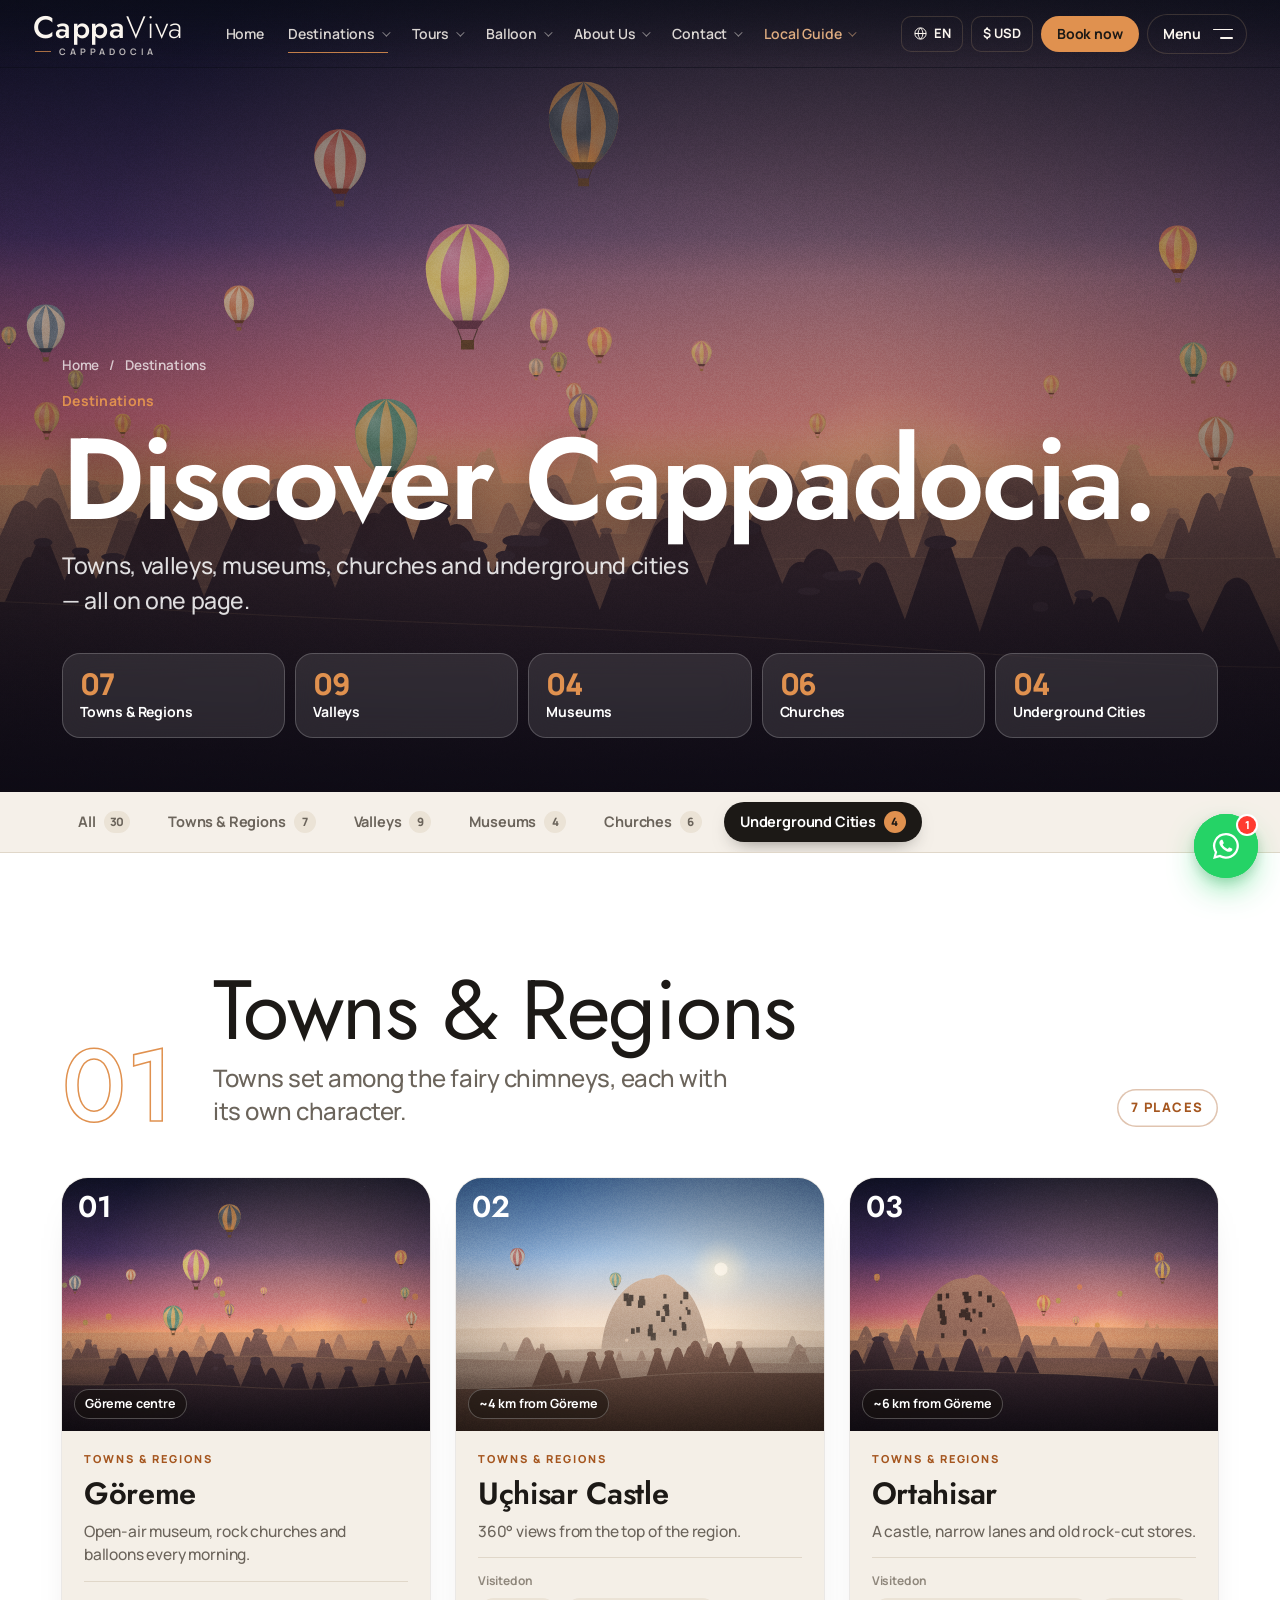
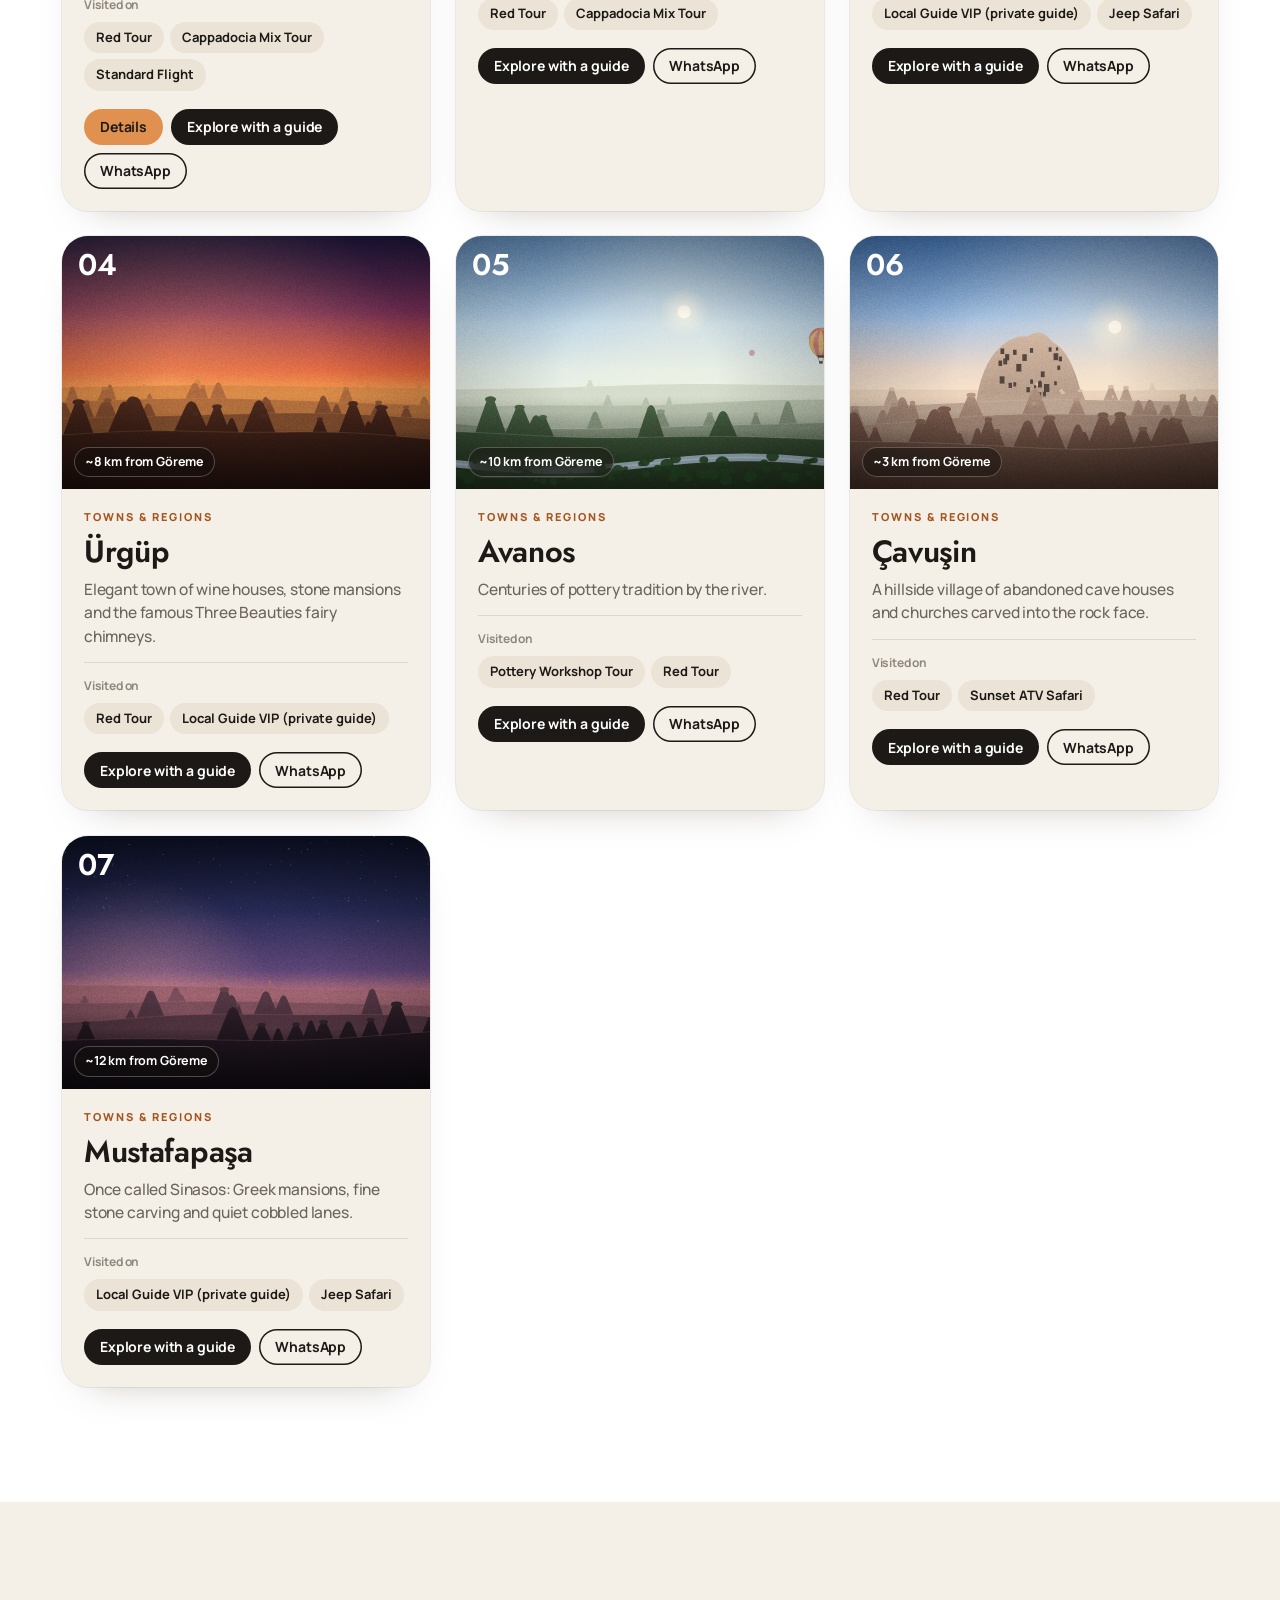
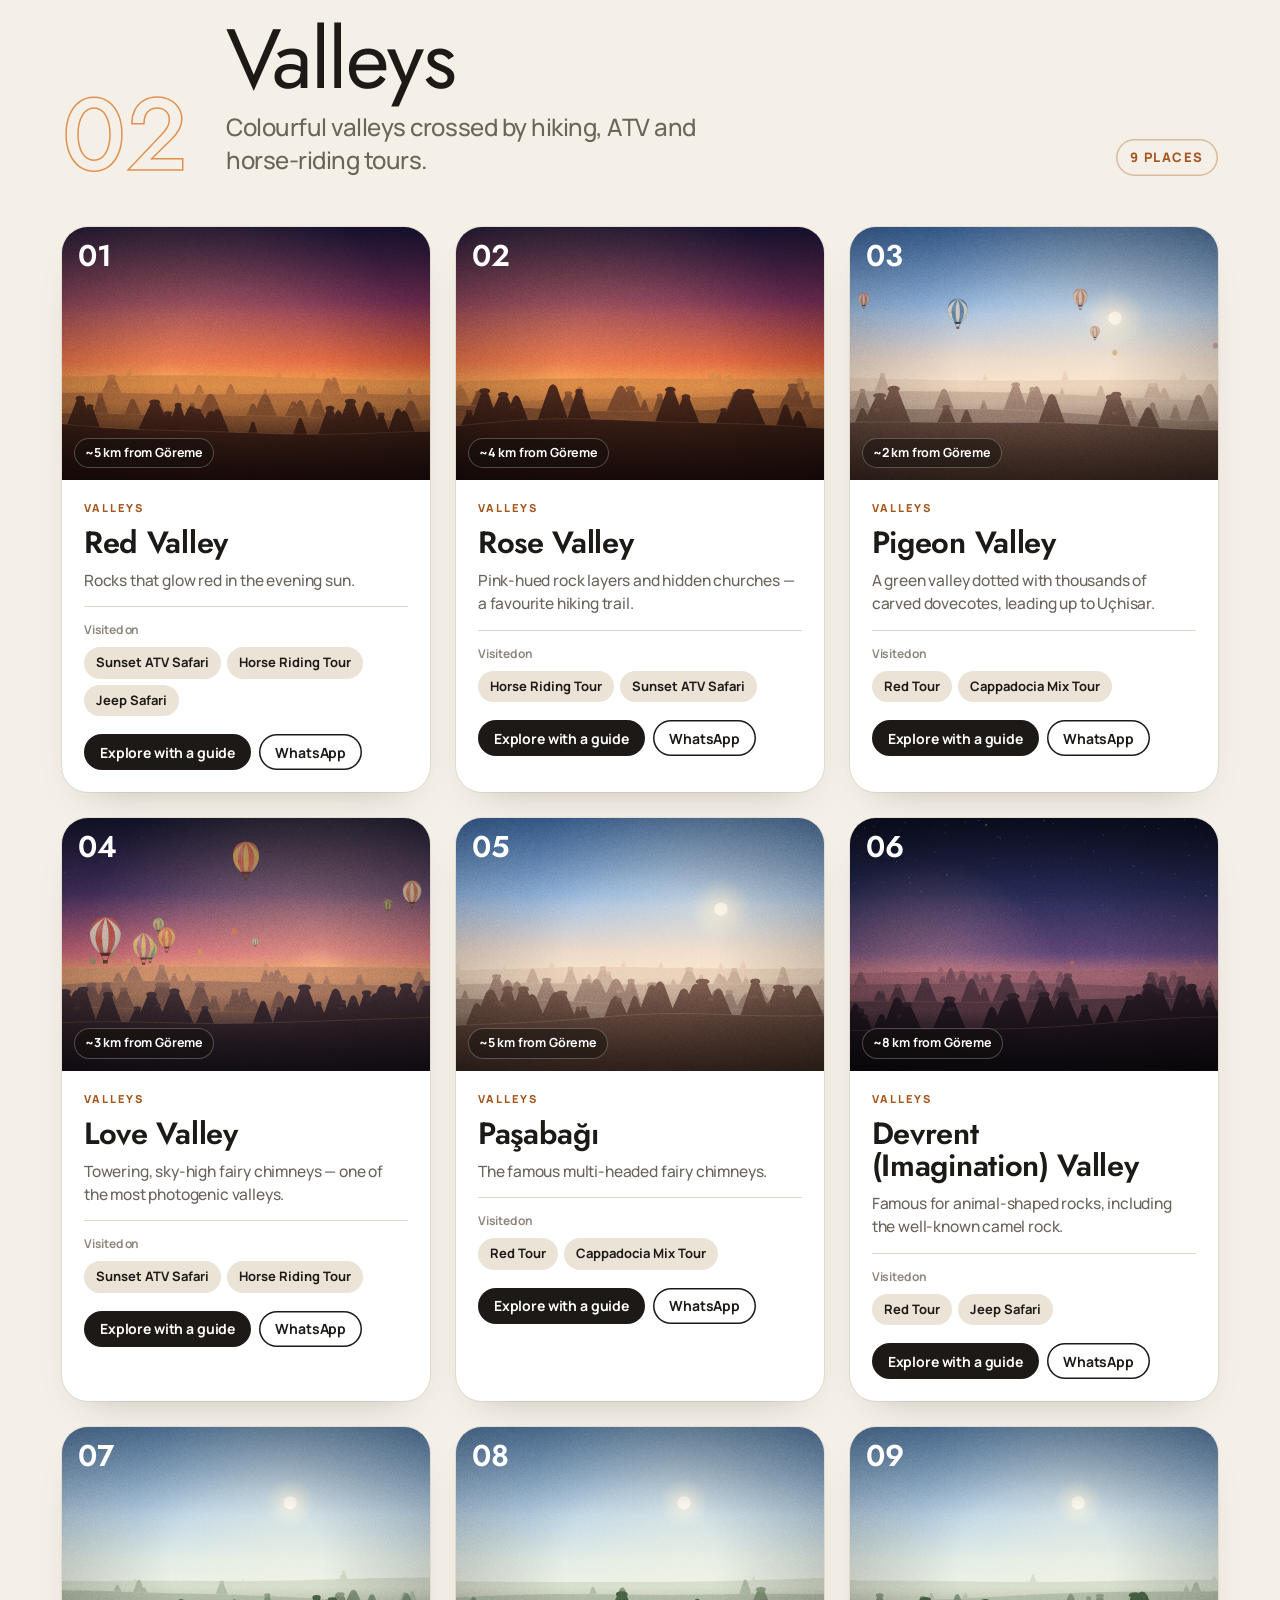
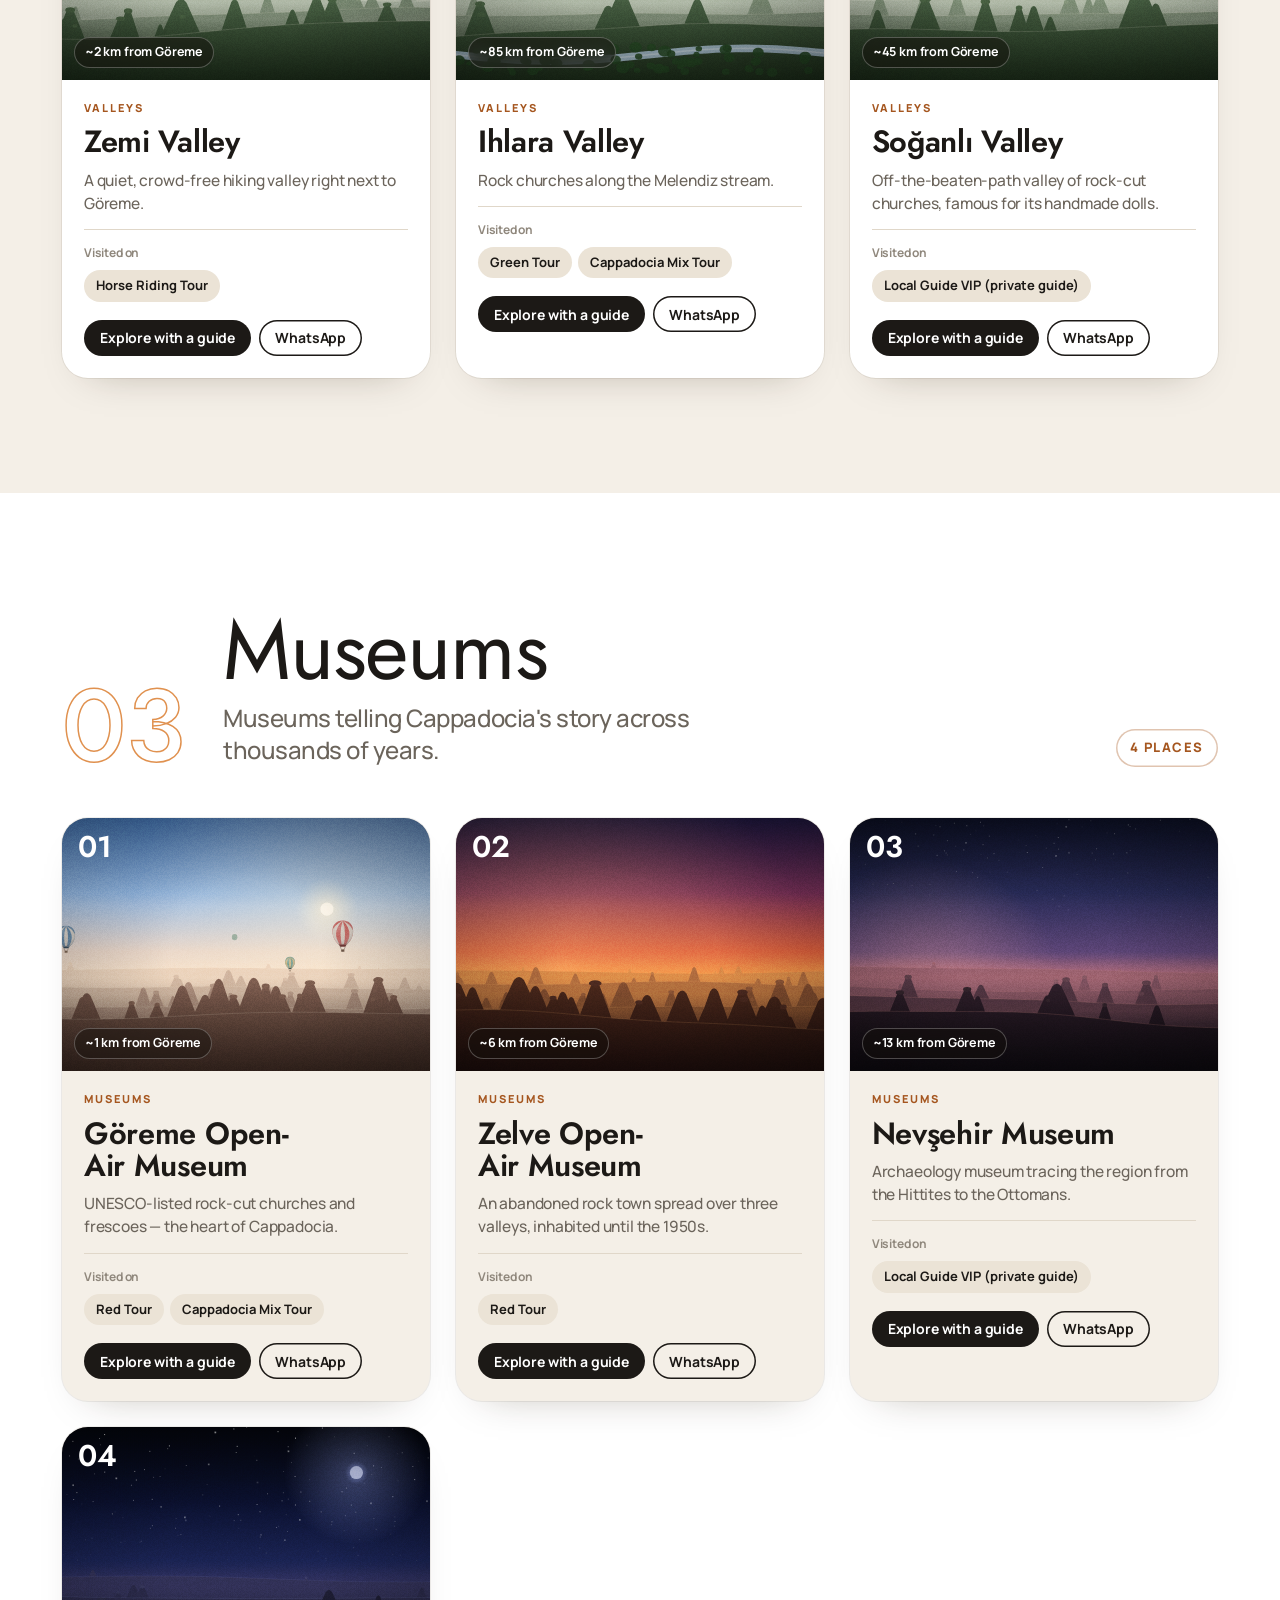
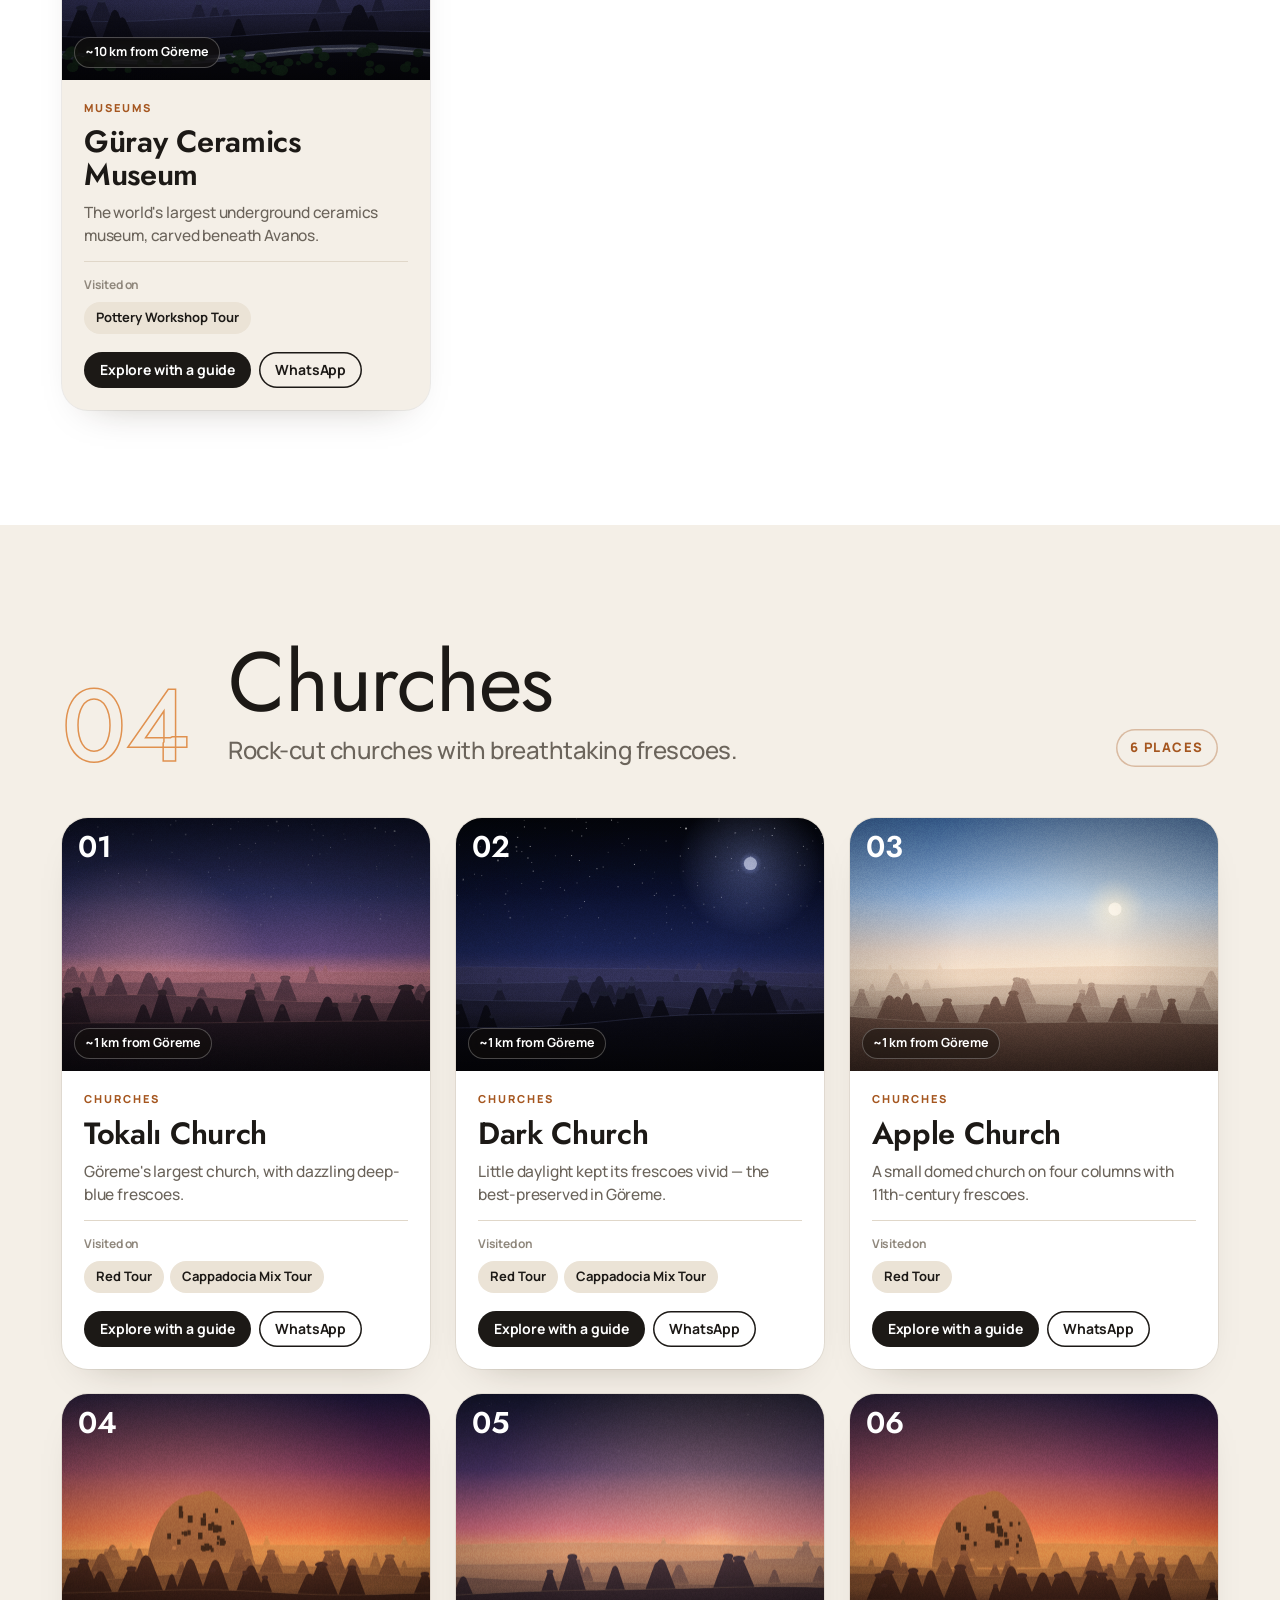
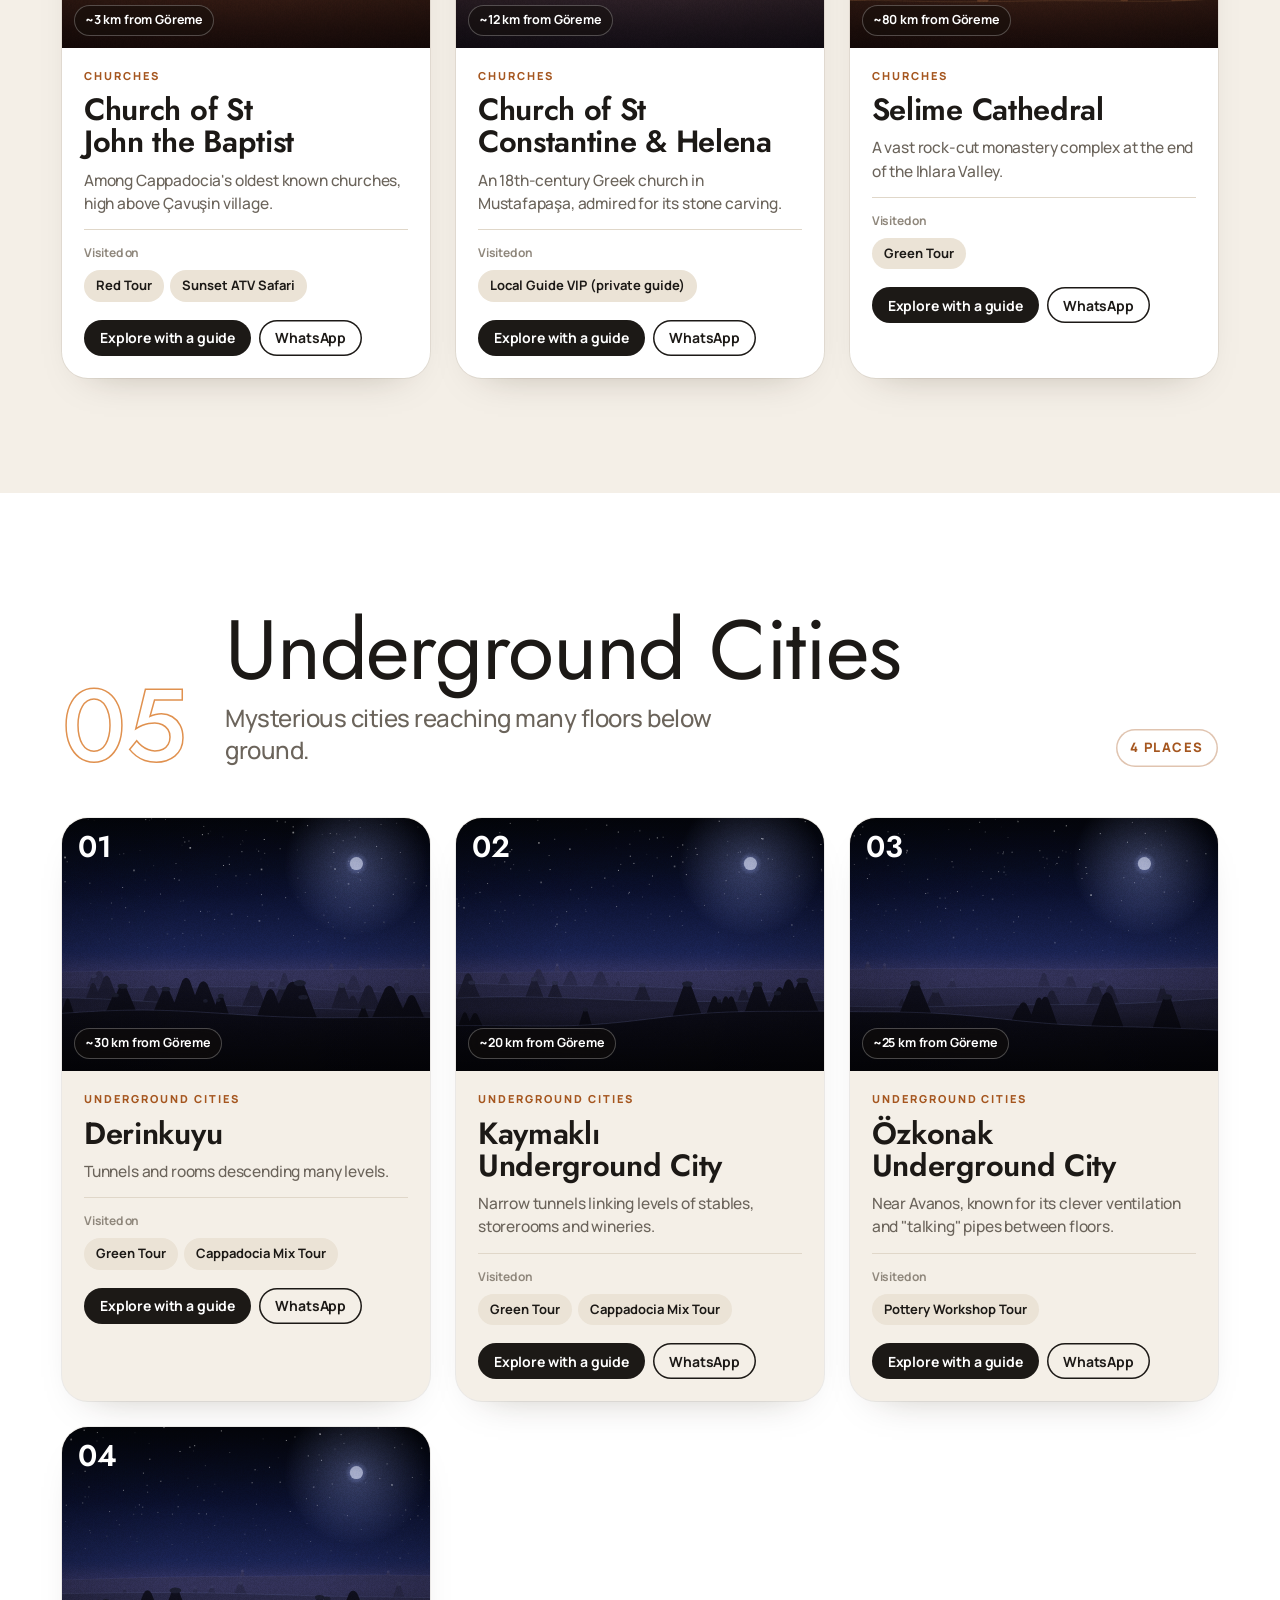
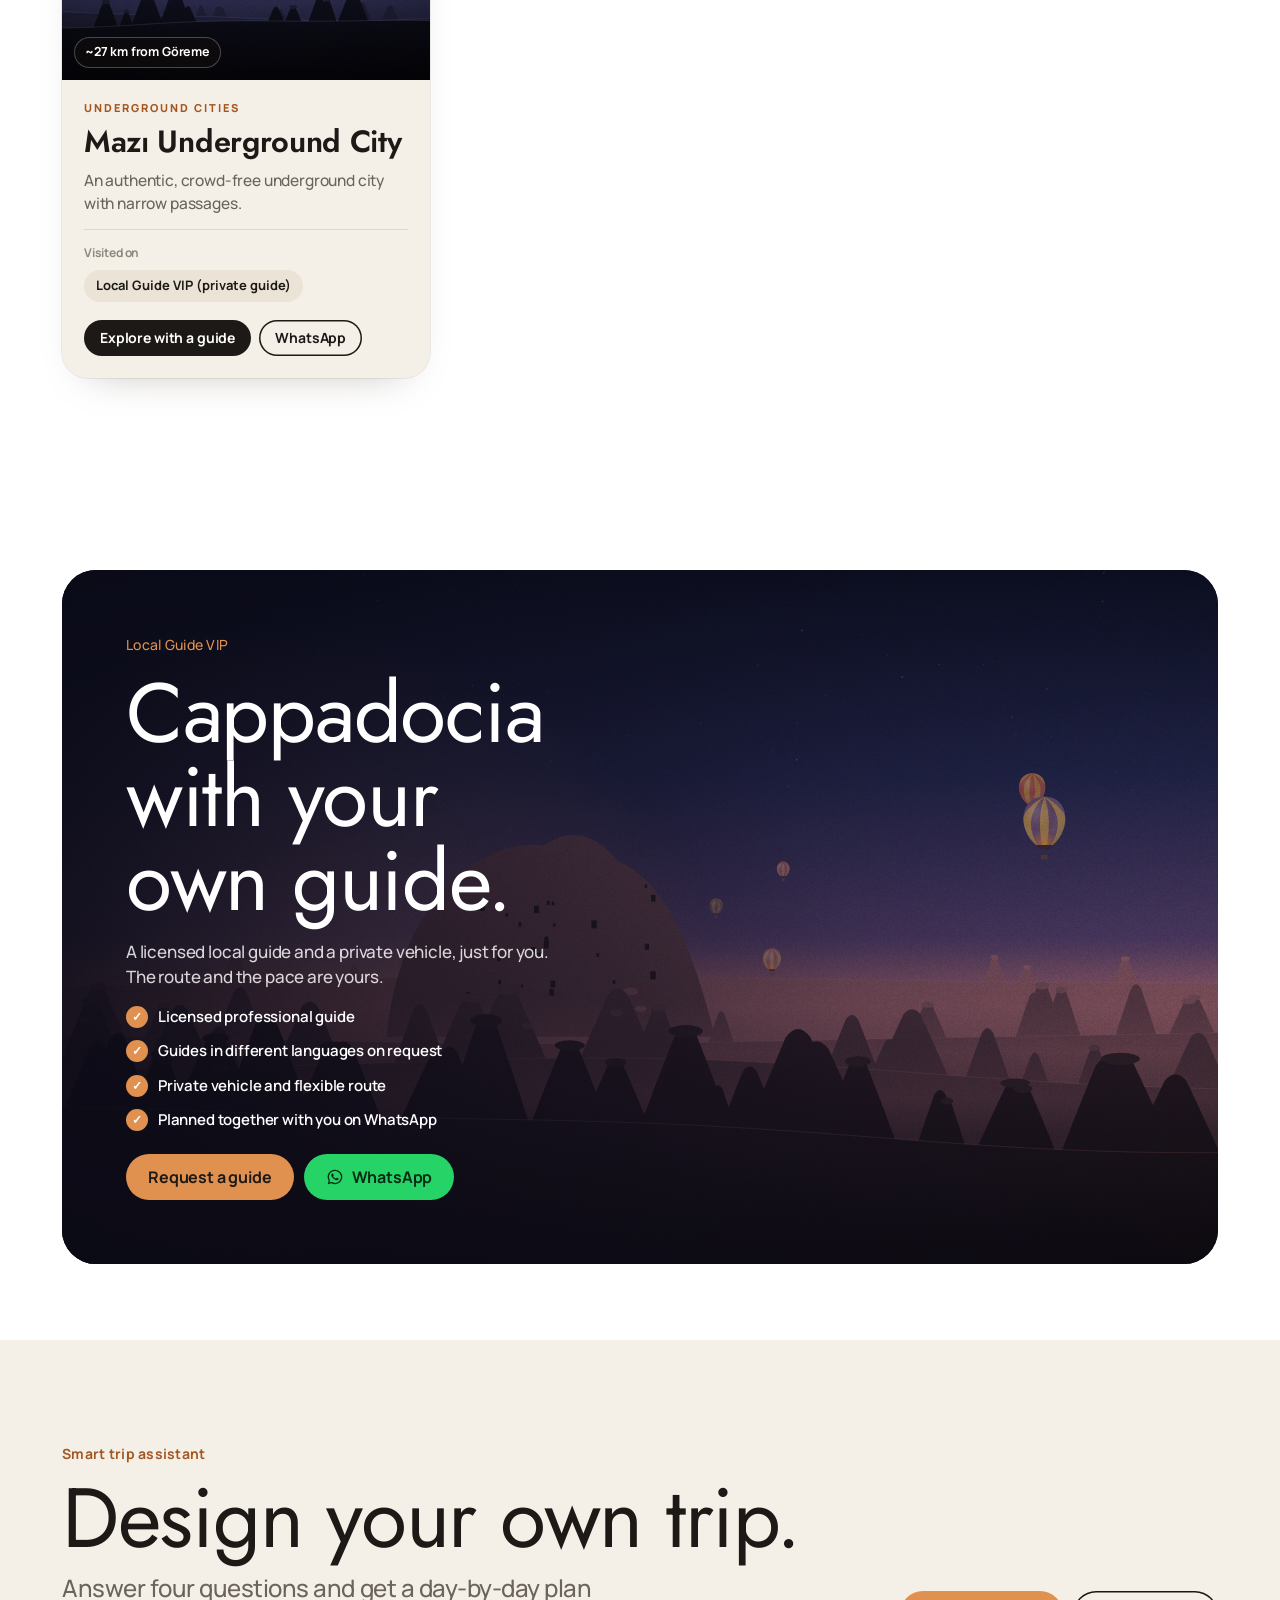
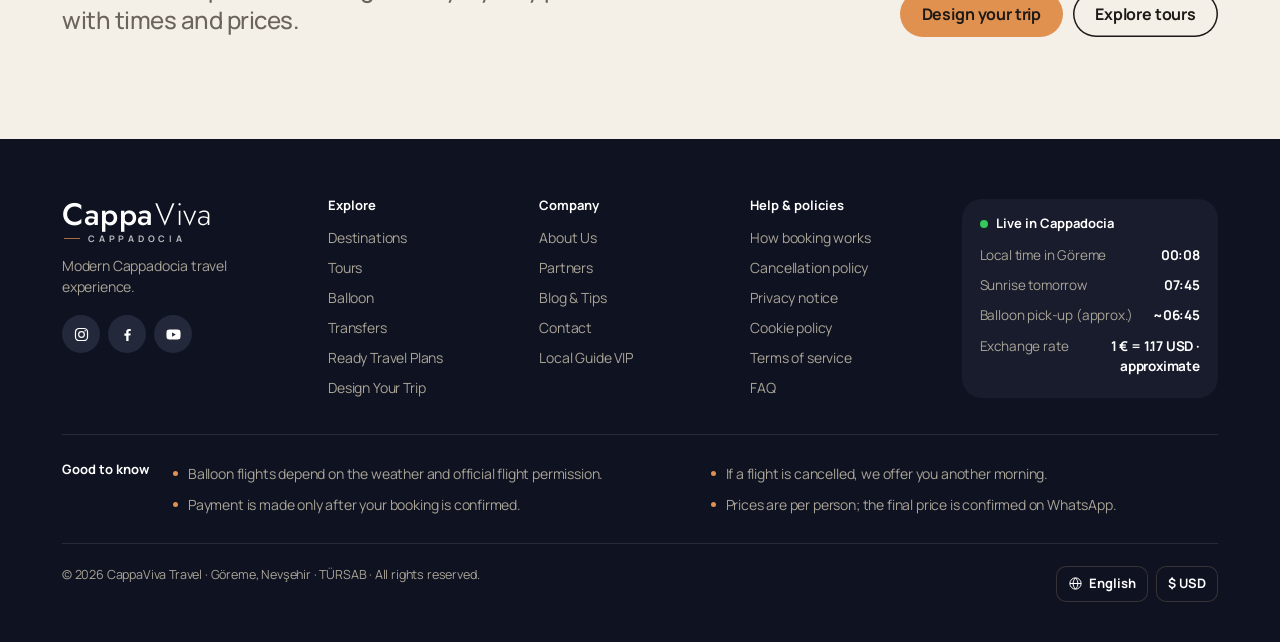
==== destinasyon.html @ 3844f974 "Terminal kurulumu" ====
<!doctype html>
<html lang="en" dir="ltr">
<head>
<meta charset="utf-8">
<meta name="viewport" content="width=device-width,initial-scale=1,viewport-fit=cover">
<title>CappaViva</title>
<meta name="description" content="Cappadocia destinations: towns, valleys, museums, churches and underground cities — Göreme, Uçhisar, Ürgüp, Red Valley, Derinkuyu and more.">
<link rel="preconnect" href="https://fonts.googleapis.com">
<link rel="preconnect" href="https://fonts.gstatic.com" crossorigin>
<link rel="stylesheet" href="https://fonts.googleapis.com/css2?family=Manrope:wght@400;500;600;700;800&family=Jost:ital,wght@0,300;0,400;0,500;0,600;1,300;1,400&family=Noto+Sans+Arabic:wght@400;600;700;800&display=swap">
<link rel="stylesheet" href="assets/css/style.css">
</head>
<body>
<svg width="0" height="0" style="position:absolute" aria-hidden="true">
  <defs>
    <symbol id="i-star" viewBox="0 0 24 24"><path fill="currentColor" d="M12 2.8l2.8 6 6.5.7-4.9 4.4 1.4 6.4L12 17l-5.8 3.3 1.4-6.4L2.7 9.5l6.5-.7z"/></symbol>
    <symbol id="i-wa" viewBox="0 0 24 24"><path fill="currentColor" d="M12 2.2a9.7 9.7 0 0 0-8.4 14.6L2.3 21.7l5-1.3A9.7 9.7 0 1 0 12 2.2zm0 17.7a8 8 0 0 1-4.1-1.1l-.3-.2-3 .8.8-2.9-.2-.3A8 8 0 1 1 12 19.9zm4.4-6c-.2-.1-1.4-.7-1.7-.8s-.4-.1-.5.1-.6.8-.8.9-.3.2-.5 0a6.6 6.6 0 0 1-3.3-2.9c-.2-.4.2-.4.7-1.3.1-.2 0-.3 0-.4l-.8-1.8c-.2-.5-.4-.4-.5-.4h-.5a.9.9 0 0 0-.6.3 2.7 2.7 0 0 0-.9 2 4.7 4.7 0 0 0 1 2.5 10.7 10.7 0 0 0 4.1 3.6c1.5.7 2.1.7 2.9.6a2.4 2.4 0 0 0 1.6-1.1 2 2 0 0 0 .1-1.1c0-.1-.2-.2-.4-.3z"/></symbol>
    <symbol id="i-globe" viewBox="0 0 24 24"><g fill="none" stroke="currentColor" stroke-width="1.6"><circle cx="12" cy="12" r="9"/><path d="M3 12h18M12 3c2.6 2.6 3.8 5.6 3.8 9s-1.2 6.4-3.8 9c-2.6-2.6-3.8-5.6-3.8-9S9.4 5.6 12 3z"/></g></symbol>
    <symbol id="i-plane" viewBox="0 0 24 24"><path fill="none" stroke="currentColor" stroke-width="1.6" stroke-linejoin="round" d="M10.5 13.5 3 11l1.5-1.5 7 1L16 6c1-1 2.6-1.4 3.2-.8s.2 2.2-.8 3.2l-4.5 4.5 1 7L13.4 21.4l-2.5-7.5-3.4 3.4.3 2.2-1.3 1.3-1.4-3-3-1.4 1.3-1.3 2.2.3z"/></symbol>
    <symbol id="i-balloon" viewBox="0 0 24 24"><path fill="none" stroke="currentColor" stroke-width="1.6" stroke-linejoin="round" d="M12 2.5c-4 0-6.5 3-6.5 6.3 0 3 2.3 5.4 4.4 6.7h4.2c2.1-1.3 4.4-3.7 4.4-6.7 0-3.3-2.5-6.3-6.5-6.3zM12 2.5c-1.6 0-2.7 3-2.7 6.3 0 3 .9 5.4 1.7 6.7M12 2.5c1.6 0 2.7 3 2.7 6.3 0 3-.9 5.4-1.7 6.7M10 15.5l.4 3m3.6-3-.4 3"/><rect x="9.8" y="18.5" width="4.4" height="3" rx=".8" fill="none" stroke="currentColor" stroke-width="1.6"/></symbol>
    <symbol id="i-shield" viewBox="0 0 24 24"><path fill="none" stroke="currentColor" stroke-width="1.6" stroke-linejoin="round" d="M12 3 4.5 6v5.5c0 4.6 3.2 8 7.5 9.5 4.3-1.5 7.5-4.9 7.5-9.5V6zM8.5 12l2.5 2.5 4.5-5"/></symbol>
    <symbol id="i-arrow" viewBox="0 0 16 16"><path fill="none" stroke="currentColor" stroke-width="2" stroke-linecap="round" stroke-linejoin="round" d="M6 3l5 5-5 5"/></symbol>
    <symbol id="i-x" viewBox="0 0 16 16"><path fill="none" stroke="currentColor" stroke-width="2" stroke-linecap="round" d="M3 3l10 10M13 3 3 13"/></symbol>
    <symbol id="i-copy" viewBox="0 0 16 16"><rect x="5" y="5" width="8.5" height="8.5" rx="1.5" fill="none" stroke="currentColor" stroke-width="1.5"/><path fill="none" stroke="currentColor" stroke-width="1.5" d="M3 10.5V3.8A1.3 1.3 0 0 1 4.3 2.5H11"/></symbol>
    <symbol id="i-ig" viewBox="0 0 24 24"><rect x="3.5" y="3.5" width="17" height="17" rx="5" fill="none" stroke="currentColor" stroke-width="1.7"/><circle cx="12" cy="12" r="4" fill="none" stroke="currentColor" stroke-width="1.7"/><circle cx="17.2" cy="6.8" r="1.1" fill="currentColor"/></symbol>
    <symbol id="i-fb" viewBox="0 0 24 24"><path fill="currentColor" d="M13.5 21v-7.5h2.6l.4-3h-3V8.6c0-.9.3-1.5 1.5-1.5h1.6V4.4a21 21 0 0 0-2.4-.1c-2.4 0-4 1.4-4 4.1v2.2H7.6v3h2.6V21z"/></symbol>
    <symbol id="i-yt" viewBox="0 0 24 24"><path fill="currentColor" d="M21.6 7.2a2.5 2.5 0 0 0-1.8-1.8C18.2 5 12 5 12 5s-6.2 0-7.8.4A2.5 2.5 0 0 0 2.4 7.2 26 26 0 0 0 2 12a26 26 0 0 0 .4 4.8 2.5 2.5 0 0 0 1.8 1.8C5.8 19 12 19 12 19s6.2 0 7.8-.4a2.5 2.5 0 0 0 1.8-1.8A26 26 0 0 0 22 12a26 26 0 0 0-.4-4.8zM10 15V9l5.2 3z"/></symbol>
  </defs>
</svg>

<div id="page">
<header class="nav on-hero" id="nav">
  <div class="nav-in">
    <a class="wm" href="index.html" aria-label="CappaViva"><span class="wm-name">Cappa<i>Viva</i></span><span class="wm-sub">Cappadocia</span></a>
    <ul class="nav-links" id="navLinks">
      <li><a href="index.html" data-i18n="nav.home">Home</a></li>
      <li data-mega="dest"><a href="destinasyonlar.html" class="active" aria-current="page"><span data-i18n="nav.dest">Destinations</span><i class="car"></i></a></li>
      <li data-mega="tours"><a href="index.html#turlar"><span data-i18n="nav.tours">Tours</span><i class="car"></i></a></li>
      <li data-mega="balloon"><a href="index.html#balon"><span data-i18n="nav.balloon">Balloon</span><i class="car"></i></a></li>
      <li data-mega="about"><a href="index.html#hakkimizda"><span data-i18n="nav.about">About Us</span><i class="car"></i></a></li>
      <li data-mega="contact"><a href="index.html#iletisim"><span data-i18n="nav.contact">Contact</span><i class="car"></i></a></li>
      <li data-mega="guide"><a href="index.html#rezervasyon" class="guide" data-book="vip"><span data-i18n="nav.guide">Local Guide</span><i class="car"></i></a></li>
    </ul>
    <div class="nav-tools">
      <div class="pop-wrap" id="langWrap">
        <button class="chip-btn" id="langBtn" aria-haspopup="menu" aria-expanded="false" data-i18n-aria="nav.lang"><svg><use href="#i-globe"/></svg><span id="langCode">EN</span></button>
        <div class="pop" role="menu"><h5 data-i18n="nav.lang">Language</h5><div class="lang-grid" id="langGrid"></div></div>
      </div>
      <div class="pop-wrap cur-btn" id="curWrap">
        <button class="chip-btn" id="curBtn" aria-haspopup="menu" aria-expanded="false" data-i18n-aria="nav.cur"><span id="curCode">€ EUR</span></button>
        <div class="pop" role="menu"><h5 data-i18n="nav.cur">Currency</h5><div class="cur-list" id="curList"></div><p class="note" id="curNote"></p></div>
      </div>
      <a class="btn btn-primary btn-sm" href="index.html#rezervasyon" data-book="" data-i18n="nav.book">Book now</a>
      <button class="menu-btn" id="menuBtn" aria-expanded="false" aria-controls="drawer"><span data-i18n="nav.menu">Menu</span><span class="lines"><i></i><i></i></span></button>
    </div>
  </div>
  <i class="progress" id="progress"></i>
  <div class="mega" id="mega"><div class="mega-in" id="megaIn"></div></div>
</header>
<div class="mega-scrim" id="megaScrim"></div>

<!-- GÖREME (ve diğer yerlerin) DETAY SAYFASI — içerik place-details.js'ten otomatik gelir -->
<main id="placePage" class="dpage"></main>

<footer>
  <div class="c">
    <div class="ft-top">
      <div class="ft-brand">
        <span class="wm"><span class="wm-name">Cappa<i>Viva</i></span><span class="wm-sub">Cappadocia</span></span>
        <p data-i18n="ft.tagline">Modern Cappadocia travel experience.</p>
        <div class="ft-social"><a href="#" aria-label="Instagram"><svg><use href="#i-ig"/></svg></a><a href="#" aria-label="Facebook"><svg><use href="#i-fb"/></svg></a><a href="#" aria-label="YouTube"><svg><use href="#i-yt"/></svg></a></div>
      </div>
      <div><h4 data-i18n="ft.explore"></h4><ul><li><a href="destinasyonlar.html" data-i18n="nav.dest"></a></li><li><a href="index.html#turlar" data-i18n="nav.tours"></a></li><li><a href="index.html#balon" data-i18n="nav.balloon"></a></li><li><a href="index.html#transfer" data-i18n="dr.transfer"></a></li><li><a href="index.html#planlar" data-i18n="dr.plans"></a></li><li><a href="index.html#planla" data-i18n="dr.planner"></a></li></ul></div>
      <div><h4 data-i18n="ft.company"></h4><ul><li><a href="index.html#hakkimizda" data-i18n="nav.about"></a></li><li><a href="index.html#ortaklar" data-i18n="pt.eyebrow"></a></li><li><a href="index.html#blog" data-i18n="dr.blog"></a></li><li><a href="index.html#iletisim" data-i18n="nav.contact"></a></li><li><a href="index.html#rezervasyon" data-book="vip" data-i18n="dr.vip"></a></li></ul></div>
      <div><h4 data-i18n="ft.help"></h4><ul><li><a href="index.html#sss" data-i18n="ft.guide"></a></li><li><a href="#" data-i18n="ft.cancel"></a></li><li><a href="#" data-i18n="ft.privacy"></a></li><li><a href="#" data-i18n="ft.cookies"></a></li><li><a href="#" data-i18n="ft.terms"></a></li><li><a href="index.html#sss" data-i18n="dr.faq"></a></li></ul></div>
      <div class="live">
        <h4><i></i><span data-i18n="ft.live"></span></h4>
        <div class="live-row"><span data-i18n="ft.time"></span><b data-live="time">—</b></div>
        <div class="live-row"><span data-i18n="ft.sunrise"></span><b data-live="sun">—</b></div>
        <div class="live-row"><span data-i18n="ft.pickup"></span><b data-live="pick">—</b></div>
        <div class="live-row" data-live-wrap="temp" hidden><span data-i18n="wx.temp"></span><b data-live="temp">—</b></div>
        <div class="live-row" data-live-wrap="wind" hidden><span data-i18n="wx.wind"></span><b data-live="wind">—</b></div>
        <div class="live-row"><span data-i18n="ft.rate"></span><b data-live="rate">—</b></div>
      </div>
    </div>
    <div class="ft-pol">
      <h4 data-i18n="ft.pol.t">Good to know</h4>
      <ul><li data-i18n="ft.pol1"></li><li data-i18n="ft.pol2"></li><li data-i18n="ft.pol3"></li><li data-i18n="ft.pol4"></li></ul>
    </div>
    <div class="ft-bot">
      <span>© 2026 CappaViva Travel · Göreme, Nevşehir · TÜRSAB · <span data-i18n="ft.rights"></span></span>
      <span class="ft-set"><button class="chip-btn" data-open="lang"><svg><use href="#i-globe"/></svg><span data-lang-name></span></button><button class="chip-btn" data-open="cur"><span data-cur-name></span></button></span>
    </div>
  </div>
</footer>
</div>

<aside class="drawer" id="drawer" aria-label="Menu" aria-hidden="true">
  <div class="dr-head"><a class="wm" href="index.html"><span class="wm-name">Cappa<i>Viva</i></span><span class="wm-sub">Cappadocia</span></a><button class="dr-close" id="drClose"><span data-i18n="nav.close">Close</span><svg><use href="#i-x"/></svg></button></div>
  <div class="dr-body"><div class="dr-grid" id="drBody"></div></div>
  <div class="dr-foot">
    <div class="row"><a class="btn btn-primary" href="index.html#rezervasyon" data-book="" data-i18n="nav.book">Book now</a><a class="btn btn-wa" data-wa-link target="_blank" rel="noopener"><svg width="18" height="18"><use href="#i-wa"/></svg>WhatsApp</a></div>
    <div class="dr-contact"><span><b data-phone></b></span><span><b data-email></b></span></div>
  </div>
</aside>

<div class="lp" id="lp" role="dialog" aria-live="polite" hidden>
  <div class="lp-top"><span class="lp-globe"><svg><use href="#i-globe"/></svg></span><p id="lpQ"></p></div>
  <div class="lp-acts"><button class="btn btn-sm" id="lpNo" style="color:rgba(255,255,255,.8)"></button><button class="btn btn-primary btn-sm" id="lpYes"></button></div>
</div>

<div class="toast" id="toast" role="status" aria-live="polite"></div>

<script src="assets/js/data.js"></script>
<script src="assets/js/lang/en.js"></script>
<script src="assets/js/i18n.js"></script>
<script src="assets/js/scene.js"></script>
<script src="assets/js/places.js"></script>
<script src="assets/js/app.js"></script>
<script src="assets/js/wa-widget.js"></script>
<script src="assets/js/place-details.js"></script>
<script src="assets/js/place-page.js"></script>
</body>
</html>
---- assets/css/style.css ----
/* =========================================================
   CappaViva — stil dosyası
   Palet: Kapadokya'nın doğal tonları — tüf taşı (açık bej), gün doğumu
   (kayısı), gece mavisi (koyu bölümler). Marka yazısı: Cormorant Garamond.
   ========================================================= */
:root{
  --white:#ffffff; --paper:#f4efe7; --sand:#ebe3d6; --ink:#1c1916; --ink-2:#6b645b; --ink-3:#8f877c; --line:#e0d7c9;
  --night:#0f1220; --dark-2:#181c2c; --dark-3:#23283a; --on-dark:#f4efe7; --on-dark-2:#a9a497;
  --black:var(--night);
  --accent:#e0914f; --accent-deep:#a5561f; --rose:#b8566f; --wa:#25d366;
  --f:"Manrope","SF Pro Display",-apple-system,BlinkMacSystemFont,"Segoe UI",Roboto,"Noto Sans",sans-serif;
  --f-brand:"Cormorant Garamond","Cormorant","Iowan Old Style","Palatino Linotype",Georgia,serif;
  --f-serif:var(--f-brand);
  --c:1200px; --g:22px; --r:22px; --nav:68px;
  --ease:cubic-bezier(.22,.8,.2,1);
  color-scheme:light;
}
:lang(ar),:lang(fa){--f:"Noto Sans Arabic","Manrope",Tahoma,sans-serif;--f-serif:var(--f)}
:lang(zh){--f:"Manrope","PingFang SC","Hiragino Sans GB","Microsoft YaHei","Noto Sans SC",sans-serif;--f-serif:var(--f)}
:lang(ja){--f:"Manrope","Hiragino Kaku Gothic ProN","Hiragino Sans","Yu Gothic","Noto Sans JP",sans-serif;--f-serif:var(--f)}
:lang(ko){--f:"Manrope","Apple SD Gothic Neo","Malgun Gothic","Noto Sans KR",sans-serif;--f-serif:var(--f)}
*{box-sizing:border-box}
[hidden]{display:none!important}
html{-webkit-text-size-adjust:100%}
body{margin:0;background:var(--white);color:var(--ink);font-family:var(--f);font-size:17px;line-height:1.5;letter-spacing:-.01em;-webkit-font-smoothing:antialiased;overflow-x:hidden}
body.lock{overflow:hidden}
a{color:inherit;text-decoration:none}
button{font:inherit;color:inherit;background:none;border:0;cursor:pointer;padding:0}
h1,h2,h3,h4{margin:0;text-wrap:balance;letter-spacing:-.035em;line-height:1.06;font-weight:800}
:lang(ar) h1,:lang(ar) h2,:lang(ar) h3,:lang(fa) h1,:lang(fa) h2,:lang(fa) h3,:lang(zh) h1,:lang(zh) h2,:lang(ja) h1,:lang(ja) h2,:lang(ko) h1,:lang(ko) h2{letter-spacing:0;line-height:1.2}
p{margin:0}
:focus-visible{outline:2px solid var(--accent);outline-offset:3px;border-radius:6px}
.c{max-width:var(--c);margin:0 auto;padding-inline:var(--g)}
section{scroll-margin-top:var(--nav)}
.eyebrow{font-size:14px;font-weight:700;letter-spacing:.02em;color:var(--accent-deep)}
.dark .eyebrow{color:var(--accent)}
.h2{font-size:clamp(44px,6.6vw,84px)}
.h2,.tile h3,.dcard h3,.tier h3,.plan-sum h3,.news-box h2,.bv-top h1,.rv-text h3,.pl-intro .h2{font-family:var(--f-serif);font-weight:600;letter-spacing:-.012em;line-height:1}
.tile h3,.dcard h3{font-weight:600}
.lede{font-size:clamp(19px,2.1vw,24px);line-height:1.35;color:var(--ink-2);font-weight:500;max-width:36ch;letter-spacing:-.02em}
.dark{background:var(--black);color:var(--on-dark)}
.dark .lede{color:var(--on-dark-2)}
.sec{padding-block:clamp(84px,12vw,150px)}
.sec-head{display:grid;gap:14px;margin-bottom:clamp(36px,5vw,64px)}
.row-head{display:flex;flex-wrap:wrap;align-items:end;justify-content:space-between;gap:18px}
.tnum{font-variant-numeric:tabular-nums}
.owner{display:inline-flex;gap:6px;align-items:center;font-size:12px;font-weight:700;color:#8a560c;background:#fff1e0;border:1px dashed #e5a45c;border-radius:8px;padding:4px 10px}
.owner::before{content:"✎"}

/* Wordmark — CappaViva yazısı */
.wm{display:inline-grid;gap:4px;line-height:1;direction:ltr;text-align:left;white-space:nowrap}
.wm-name{font-family:var(--f-brand);font-weight:600;font-size:31px;letter-spacing:.005em}
.wm-name i{font-style:italic;font-weight:500;margin-left:1px}
.wm-sub{font-family:"Manrope",sans-serif;font-size:9px;font-weight:700;letter-spacing:.42em;text-transform:uppercase;opacity:.72;padding-left:2px;display:flex;align-items:center;gap:8px}
.wm-sub::before{content:"";width:16px;height:1px;background:var(--accent)}

/* Buttons */
.btn{display:inline-flex;align-items:center;justify-content:center;gap:8px;height:46px;padding:0 22px;border-radius:999px;font-weight:700;font-size:16px;letter-spacing:-.01em;transition:transform .25s var(--ease),background .25s,color .25s,box-shadow .25s;white-space:nowrap}
.btn:hover{transform:translateY(-1px)}
.btn:active{transform:scale(.97)}
.btn-primary{background:var(--accent);color:#1c1916}
.btn-primary:hover{background:#eba063}
.btn-dark{background:var(--ink);color:#fff}
.btn-glass{background:rgba(255,255,255,.16);color:#fff;backdrop-filter:blur(14px);-webkit-backdrop-filter:blur(14px);box-shadow:inset 0 0 0 1px rgba(255,255,255,.35)}
.btn-glass:hover{background:rgba(255,255,255,.26)}
.btn-line{box-shadow:inset 0 0 0 1.5px currentColor}
.btn-wa{background:var(--wa);color:#062b14}
.btn-sm{height:36px;padding:0 16px;font-size:14px}
.link{color:var(--accent-deep);font-weight:700;display:inline-flex;align-items:center;gap:4px}
.dark .link{color:var(--accent)}
.link::after{content:"›";font-size:1.25em;line-height:1;transition:transform .25s var(--ease)}
[dir=rtl] .link::after{content:"‹"}
.link:hover::after{transform:translateX(3px)}
.link.back::after{content:none}
.link.back::before{content:"‹";font-size:1.25em;line-height:1;transition:transform .25s var(--ease)}
[dir=rtl] .link.back::before{content:"›"}
.link.back:hover::before{transform:translateX(-3px)}
[dir=rtl] .link:hover::after{transform:translateX(-3px)}

/* ---------- INTRO ---------- */
.intro{position:fixed;inset:0;z-index:200;background:var(--night);display:grid;place-items:center;color:#f4efe7;clip-path:inset(0 0 0 0);transition:clip-path 1s cubic-bezier(.76,0,.24,1)}
.intro.go{clip-path:inset(0 0 100% 0)}
.intro .wm{justify-items:center}
.intro .wm-name{font-size:clamp(56px,10vw,120px);overflow:hidden;padding-bottom:.06em}
.intro .wm-name span{display:inline-block;transform:translateY(110%);animation:rise 1s var(--ease) forwards}
.intro .wm-name i{display:inline-block;transform:translateY(110%);animation:rise 1s var(--ease) .3s forwards}
.intro .wm-sub{font-size:12px;opacity:0;animation:fade .8s ease .7s forwards}
.intro .bar{position:absolute;bottom:18%;left:50%;width:120px;height:1px;background:rgba(255,255,255,.15);transform:translateX(-50%);overflow:hidden}
.intro .bar::after{content:"";position:absolute;inset:0;background:var(--accent);transform:translateX(-100%);animation:load 1.1s var(--ease) forwards}
@keyframes rise{to{transform:none}}
@keyframes load{to{transform:none}}
@keyframes fade{to{opacity:.72}}

/* ---------- NAV ---------- */
.nav{position:sticky;top:env(safe-area-inset-top,0px);z-index:60;height:var(--nav);background:rgba(244,239,231,.84);backdrop-filter:saturate(160%) blur(20px);-webkit-backdrop-filter:saturate(160%) blur(20px);border-bottom:1px solid rgba(60,40,20,.09);transition:background .35s,color .35s,border-color .35s}
.nav.on-hero{background:linear-gradient(180deg,rgba(10,12,22,.5),rgba(10,12,22,0));backdrop-filter:none;-webkit-backdrop-filter:none;border-bottom-color:transparent;color:#fbf6ef}
.nav.mega-open{background:rgba(244,239,231,.98);color:var(--ink);backdrop-filter:saturate(160%) blur(24px);-webkit-backdrop-filter:saturate(160%) blur(24px);border-bottom-color:rgba(60,40,20,.09)}
.nav-in{height:100%;display:flex;align-items:center;gap:clamp(18px,2.4vw,40px);max-width:1520px;margin:0 auto;padding-inline:clamp(16px,2.6vw,44px)}
.nav-links{display:flex;align-items:center;gap:0;list-style:none;margin:0;padding:0;height:100%}
.nav-links>li{height:100%;display:flex;align-items:center}
.nav-links>li>a{font-size:14px;font-weight:600;padding:9px 12px;border-radius:9px;opacity:.86;display:inline-flex;align-items:center;gap:7px;position:relative;transition:opacity .2s}
.nav-links>li>a:hover,.nav-links>li.open>a{opacity:1}
.nav-links .car{width:6px;height:6px;border-right:1.5px solid currentColor;border-bottom:1.5px solid currentColor;transform:rotate(45deg) translateY(-2px);opacity:.55;transition:transform .35s var(--ease)}
.nav-links>li.open .car{transform:rotate(225deg) translate(-1px,-1px)}
.nav-links>li>a.active::after,.nav-links>li.open>a::after{content:"";position:absolute;left:12px;right:12px;bottom:0;height:1.5px;background:var(--accent)}
.nav-links .guide{color:var(--accent-deep)}
.nav.on-hero:not(.mega-open) .nav-links .guide{color:#ffc58f}
.nav-tools{display:flex;align-items:center;gap:8px;margin-inline-start:auto}
.chip-btn{height:36px;padding:0 12px;border-radius:10px;font-size:13px;font-weight:700;display:inline-flex;align-items:center;gap:6px;box-shadow:inset 0 0 0 1px rgba(128,110,90,.35);transition:background .2s}
.chip-btn:hover{background:rgba(128,110,90,.12)}
.chip-btn svg{width:15px;height:15px}
.menu-btn{height:40px;padding:0 14px 0 16px;border-radius:999px;display:inline-flex;align-items:center;gap:12px;font-size:14px;font-weight:700;box-shadow:inset 0 0 0 1px rgba(128,110,90,.35);transition:background .2s}
.menu-btn:hover{background:rgba(128,110,90,.12)}
.menu-btn .lines{width:20px;height:10px;position:relative}
.menu-btn .lines i{position:absolute;left:0;right:0;height:1.5px;border-radius:2px;background:currentColor;transition:.35s var(--ease)}
.menu-btn .lines i:first-child{top:0}.menu-btn .lines i:last-child{bottom:0;left:7px}
.menu-btn:hover .lines i:last-child{left:0}
.progress{position:absolute;left:0;bottom:-1px;height:2px;width:100%;transform-origin:0 50%;transform:scaleX(0);background:linear-gradient(90deg,var(--accent),var(--rose))}
[dir=rtl] .progress{transform-origin:100% 50%}
@media (max-width:1240px){.nav-links{display:none}}
@media (max-width:640px){.nav-tools .btn,.nav-tools .cur-btn{display:none}.menu-btn>span:first-child{display:none}.menu-btn{padding:0 11px}.wm-name{font-size:26px}.wm-sub{font-size:8px;letter-spacing:.34em}}

/* ---------- MEGA MENU (üst bar açılır menüler) ---------- */
.mega{position:absolute;left:0;right:0;top:100%;background:rgba(244,239,231,.98);color:var(--ink);backdrop-filter:saturate(160%) blur(24px);-webkit-backdrop-filter:saturate(160%) blur(24px);border-bottom:1px solid rgba(60,40,20,.1);box-shadow:0 40px 70px -40px rgba(40,25,10,.35);clip-path:inset(0 0 100% 0);visibility:hidden;transition:clip-path .55s var(--ease),visibility 0s .55s}
.mega.open{clip-path:inset(0 0 -80px 0);visibility:visible;transition:clip-path .55s var(--ease)}
.mega-in{max-width:1520px;margin:0 auto;padding:34px clamp(16px,2.6vw,44px) 42px}
.mega-pane{display:none;gap:clamp(24px,3vw,48px)}
.mega-pane.on{display:grid;animation:mIn .5s var(--ease)}
@keyframes mIn{from{opacity:0;transform:translateY(-10px)}to{opacity:1;transform:none}}
.mega h5{margin:0 0 12px;font-size:11px;font-weight:800;letter-spacing:.2em;text-transform:uppercase;color:var(--accent-deep)}
.m-title{font-family:var(--f-serif);font-size:clamp(30px,2.6vw,40px);font-weight:600;line-height:1.05;letter-spacing:-.01em}
.m-p{color:var(--ink-2);font-weight:500;font-size:15px;margin:10px 0 16px;max-width:34ch}
.m-dest{grid-template-columns:260px minmax(0,1fr)}
.m-dest-grid{display:grid;grid-template-columns:repeat(4,minmax(0,1fr));gap:18px 16px}
.m-card{display:grid;gap:6px;align-content:start}
.m-card .thumb{position:relative;aspect-ratio:16/10;border-radius:14px;overflow:hidden;isolation:isolate;background:#d8cdbd}
.m-card .thumb .media{z-index:0}
.m-card:hover .media canvas,.m-card:hover .media img{transform:scale(1.06)}
.m-card b{font-family:var(--f-serif);font-size:21px;font-weight:600;line-height:1.1}
.m-card small{font-size:12.5px;color:var(--ink-2);font-weight:600}
.m-cols{grid-template-columns:repeat(4,minmax(0,1fr)) minmax(0,1.15fr)}
.m-list{list-style:none;margin:0;padding:0;display:grid;gap:2px}
.m-list a,.m-list button{display:flex;justify-content:space-between;align-items:baseline;gap:12px;width:100%;text-align:start;padding:7px 0;font-size:15px;font-weight:600;border-bottom:1px solid transparent;transition:color .2s,border-color .2s}
.m-list a:hover,.m-list button:hover{color:var(--accent-deep);border-bottom-color:var(--line)}
.m-list em{font-style:normal;font-size:13px;font-weight:700;color:var(--ink-3);white-space:nowrap}
.m-feature{border-radius:22px;padding:24px;background:var(--night);color:var(--on-dark);display:grid;gap:10px;align-content:start;position:relative;overflow:hidden}
.m-feature::before{content:"";position:absolute;inset:auto -40% -60% auto;width:320px;height:320px;background:radial-gradient(circle,rgba(224,145,79,.4),transparent 60%)}
.m-feature>*{position:relative}
.m-feature h5{color:var(--accent)}
.m-feature p{color:var(--on-dark-2);font-size:14.5px;font-weight:500}
.m-feature .btn{justify-self:start;margin-top:6px}
.m-balloon{grid-template-columns:minmax(0,1fr) minmax(0,2fr) minmax(0,1fr)}
.m-tiers{display:grid;grid-template-columns:repeat(3,minmax(0,1fr));gap:14px}
.m-tier{background:var(--white);border-radius:18px;padding:18px;display:grid;gap:6px;align-content:start;box-shadow:inset 0 0 0 1px var(--line);text-align:start;transition:box-shadow .25s,transform .35s var(--ease)}
.m-tier:hover{box-shadow:inset 0 0 0 1.5px var(--accent);transform:translateY(-2px)}
.m-tier small{font-size:12px;font-weight:700;color:var(--accent-deep)}
.m-tier b{font-family:var(--f-serif);font-size:22px;font-weight:600}
.m-tier span{font-size:14px;font-weight:700;color:var(--ink-2)}
.live-list{display:grid;gap:8px}
.live-list div{display:flex;justify-content:space-between;gap:12px;font-size:14px;padding-bottom:8px;border-bottom:1px solid var(--line)}
.live-list span{color:var(--ink-2);font-weight:600}
.live-list b{font-weight:800;direction:ltr;unicode-bidi:isolate}
.m-note{font-size:12.5px;color:var(--ink-3);font-weight:600;margin-top:10px}
.m-about{grid-template-columns:260px minmax(0,2fr) minmax(0,1fr)}
.m-reasons{display:grid;grid-template-columns:repeat(2,minmax(0,1fr));gap:18px 26px}
.m-reasons b{display:block;font-family:var(--f-serif);font-size:21px;font-weight:600;margin-bottom:4px}
.m-reasons p{font-size:14px;color:var(--ink-2);font-weight:500}
.m-contact{grid-template-columns:260px minmax(0,1.3fr) minmax(0,1fr)}
.m-ct{display:grid;gap:10px}
.m-ct div{display:flex;justify-content:space-between;align-items:center;gap:12px;padding:14px 16px;border-radius:14px;background:var(--white);box-shadow:inset 0 0 0 1px var(--line)}
.m-ct small{display:block;font-size:12px;color:var(--ink-3);font-weight:700}
.m-ct b{font-size:16px;direction:ltr;unicode-bidi:isolate}
.m-guide{grid-template-columns:minmax(0,1.2fr) minmax(0,1fr) minmax(0,1fr)}
.m-checks{list-style:none;margin:0;padding:0;display:grid;gap:12px}
.m-checks li{display:flex;gap:10px;font-weight:600;font-size:15px}
.m-checks li::before{content:"✓";width:22px;height:22px;flex:none;border-radius:50%;display:grid;place-items:center;font-size:12px;font-weight:800;color:#fff;background:var(--accent)}
.mega-scrim{position:fixed;left:0;right:0;bottom:0;top:var(--nav);z-index:55;background:rgba(28,22,14,.28);backdrop-filter:blur(6px);-webkit-backdrop-filter:blur(6px);opacity:0;pointer-events:none;transition:opacity .45s}
body.mega-on .mega-scrim{opacity:1;pointer-events:auto}

/* Popovers */
.pop-wrap{position:relative}
.pop{position:absolute;inset-inline-end:0;top:calc(100% + 10px);background:rgba(255,255,255,.97);color:var(--ink);backdrop-filter:blur(24px);-webkit-backdrop-filter:blur(24px);border-radius:18px;box-shadow:0 24px 60px rgba(0,0,0,.2),0 0 0 1px rgba(0,0,0,.06);padding:8px;opacity:0;transform:translateY(-6px) scale(.98);transform-origin:top right;pointer-events:none;transition:.24s var(--ease);z-index:5}
.pop{visibility:hidden}
.pop-wrap.open .pop{opacity:1;transform:none;pointer-events:auto;visibility:visible}
@media (max-width:640px){.pop{position:fixed;top:calc(var(--nav) + 8px + env(safe-area-inset-top,0px));left:16px;right:16px}.lang-grid,.cur-list{width:auto}}
.pop h5{margin:6px 10px 8px;font-size:12px;color:var(--ink-3);font-weight:700;letter-spacing:.02em}
.lang-grid{display:grid;grid-template-columns:repeat(2,minmax(0,1fr));gap:2px;width:min(340px,calc(100vw - 32px))}
.cur-list{display:grid;gap:2px;width:220px}
.opt{text-align:start;padding:9px 12px;border-radius:10px;font-size:14px;font-weight:600;display:flex;justify-content:space-between;align-items:center;gap:10px}
.opt:hover{background:var(--paper)}
.opt small{color:var(--ink-3);font-weight:600;font-size:12px}
.opt[aria-checked="true"]{background:#f7ebdc;color:var(--accent-deep)}
.pop .note{font-size:11.5px;color:var(--ink-3);padding:8px 12px 4px}

/* ---------- PREMIUM MENÜ (tam ekran) ---------- */
.dr-scrim{display:none}
.drawer{position:fixed;inset:0;z-index:90;background:radial-gradient(900px 600px at 100% 0%,rgba(224,145,79,.16),transparent 60%),radial-gradient(700px 500px at 0% 100%,rgba(184,86,111,.12),transparent 60%),var(--night);color:var(--on-dark);display:grid;grid-template-rows:auto minmax(0,1fr) auto;clip-path:circle(0px at calc(100% - 70px) 34px);visibility:hidden;transition:clip-path .85s cubic-bezier(.76,0,.24,1),visibility 0s .85s}
[dir=rtl] .drawer{clip-path:circle(0px at 70px 34px)}
body.drawer-open .drawer{clip-path:circle(160% at calc(100% - 70px) 34px);visibility:visible;transition:clip-path .85s cubic-bezier(.76,0,.24,1)}
[dir=rtl] body.drawer-open .drawer{clip-path:circle(160% at 70px 34px)}
.dr-head{display:flex;align-items:center;justify-content:space-between;height:var(--nav);max-width:1520px;width:100%;margin:0 auto;padding:env(safe-area-inset-top,0px) clamp(16px,2.6vw,44px) 0}
.dr-close{height:40px;padding:0 16px;border-radius:999px;display:inline-flex;align-items:center;gap:10px;font-size:14px;font-weight:700;box-shadow:inset 0 0 0 1px rgba(255,255,255,.25);transition:background .2s}
.dr-close:hover{background:rgba(255,255,255,.08)}
.dr-close svg{width:13px;height:13px;transition:transform .45s var(--ease)}
.dr-close:hover svg{transform:rotate(90deg)}
.dr-body{overflow:auto;overscroll-behavior:contain}
.dr-grid{max-width:1520px;margin:0 auto;padding:clamp(16px,3vh,40px) clamp(16px,2.6vw,44px) 30px;display:grid;grid-template-columns:minmax(0,1.15fr) minmax(0,1fr) minmax(0,.85fr);gap:clamp(24px,4vw,70px);align-items:start}
.dr-main ol{list-style:none;margin:0;padding:0;display:grid}
.dr-item{display:flex;align-items:baseline;gap:16px;width:100%;text-align:start;padding:5px 0;font-family:var(--f-serif);font-size:clamp(30px,3.6vw,52px);font-weight:500;line-height:1.08;letter-spacing:-.01em;color:rgba(244,239,231,.55);opacity:0;transform:translateY(24px);transition:color .3s,opacity .6s var(--ease),transform .7s var(--ease)}
.dr-item small{font-family:"Manrope",sans-serif;font-size:12px;font-weight:700;letter-spacing:.12em;color:var(--accent);min-width:22px;transform:translateY(-4px)}
.dr-item:hover,.dr-item.on{color:var(--on-dark)}
.dr-item.on span{font-style:italic}
.dr-item .arr{margin-inline-start:auto;font-family:"Manrope",sans-serif;font-size:18px;opacity:0;transition:opacity .3s,transform .3s var(--ease);transform:translateX(-6px)}
.dr-item.on .arr{opacity:1;transform:none;color:var(--accent)}
[dir=rtl] .dr-item .arr{transform:scaleX(-1)}
body.drawer-open .dr-item{opacity:1;transform:none}
.dr-inline{display:none}
.dr-sub{position:sticky;top:0;min-height:300px}
.dr-sub-in{display:grid;gap:26px;animation:mIn .5s var(--ease)}
.dr-g h6{margin:0 0 10px;font-size:11px;font-weight:800;letter-spacing:.2em;text-transform:uppercase;color:var(--accent)}
.dr-g ul{list-style:none;margin:0;padding:0;display:grid;gap:2px}
.dr-g a,.dr-g button{display:flex;justify-content:space-between;align-items:baseline;gap:12px;width:100%;text-align:start;padding:8px 0;font-size:16px;font-weight:600;color:var(--on-dark);border-bottom:1px solid rgba(255,255,255,.08);transition:color .2s,padding .3s var(--ease)}
.dr-g a:hover,.dr-g button:hover{color:var(--accent);padding-inline-start:6px}
.dr-g em{font-style:normal;font-size:13px;color:var(--on-dark-2);font-weight:700}
.dr-g p{color:var(--on-dark-2);font-size:15px;font-weight:500;margin-bottom:12px}
.dr-side{display:grid;gap:18px}
.dr-card{background:rgba(255,255,255,.05);border-radius:22px;padding:20px;box-shadow:inset 0 0 0 1px rgba(255,255,255,.08);display:grid;gap:10px}
.dr-card h6{margin:0 0 4px;font-size:11px;font-weight:800;letter-spacing:.2em;text-transform:uppercase;color:var(--on-dark-2);display:flex;align-items:center;gap:8px}
.dr-card h6 i{width:8px;height:8px;border-radius:50%;background:#34c759;animation:pulse 2s infinite}
.dr-row{display:flex;justify-content:space-between;gap:12px;font-size:14px}
.dr-row span{color:var(--on-dark-2);font-weight:600}
.dr-row b{font-weight:800;direction:ltr;unicode-bidi:isolate}
.dr-chips{display:flex;flex-wrap:wrap;gap:6px}
.dr-chips button{height:32px;padding:0 12px;border-radius:999px;background:rgba(255,255,255,.07);font-size:13px;font-weight:700;color:var(--on-dark-2);transition:background .2s,color .2s}
.dr-chips button:hover{background:rgba(255,255,255,.14);color:#fff}
.dr-chips button[aria-checked="true"]{background:var(--accent);color:#1c1916}
.dr-foot{max-width:1520px;width:100%;margin:0 auto;padding:16px clamp(16px,2.6vw,44px) calc(18px + env(safe-area-inset-bottom,0px));border-top:1px solid rgba(255,255,255,.08);display:flex;flex-wrap:wrap;gap:12px 24px;align-items:center;justify-content:space-between}
.dr-foot .row{display:flex;gap:10px;flex-wrap:wrap}
.dr-contact{font-size:13.5px;color:var(--on-dark-2);display:flex;gap:18px;flex-wrap:wrap}
.dr-contact b{color:#fff;font-weight:700;user-select:all}
@media (max-width:900px){
  .dr-grid{grid-template-columns:1fr;gap:28px}
  .dr-sub{display:none}
  .dr-inline{display:block;padding:6px 0 18px 38px}
  [dir=rtl] .dr-inline{padding:6px 38px 18px 0}
  .dr-inline[hidden]{display:none!important}
  .dr-item{font-size:34px}
  .dr-foot .row{width:100%}.dr-foot .row .btn{flex:1}
}

/* ---------- LANGUAGE PROMPT ---------- */
.lp{position:fixed;left:50%;bottom:calc(24px + env(safe-area-inset-bottom,0px));z-index:120;transform:translate(-50%,140%);width:min(520px,calc(100vw - 32px));background:rgba(22,22,26,.9);color:#fff;backdrop-filter:blur(24px) saturate(160%);-webkit-backdrop-filter:blur(24px) saturate(160%);border-radius:22px;padding:18px 18px 16px;box-shadow:0 30px 80px rgba(0,0,0,.45),inset 0 0 0 1px rgba(255,255,255,.1);display:grid;gap:14px;transition:transform .7s var(--ease)}
.lp.show{transform:translate(-50%,0)}
.lp-top{display:flex;gap:14px;align-items:center}
.lp-globe{width:42px;height:42px;border-radius:50%;flex:none;background:conic-gradient(from 200deg,#e0914f,#b8566f,#5b4bd6,#e0914f);display:grid;place-items:center}
.lp-globe svg{width:22px;height:22px;color:#fff}
.lp p{font-size:16px;font-weight:700;letter-spacing:-.02em}
.lp-acts{display:flex;gap:8px;flex-wrap:wrap;justify-content:flex-end}

/* ---------- HERO ---------- */
.hero{height:250vh;position:relative;background:#14142a;margin-top:calc(-1 * var(--nav))}
.hero-sticky{position:sticky;top:0;height:100vh;height:100svh;overflow:hidden}
#heroCanvas,.hero-img{position:absolute;inset:0;width:100%;height:100%;display:block;transform-origin:50% 70%;object-fit:cover}
.hero-shade{position:absolute;inset:0;background:linear-gradient(180deg,rgba(12,10,20,.55) 0%,rgba(12,10,20,.05) 30%,rgba(12,10,20,.05) 55%,rgba(20,12,8,.55) 100%),radial-gradient(80% 60% at 50% 55%,rgba(0,0,0,0),rgba(0,0,0,.22));pointer-events:none}
.hero-copy{position:absolute;inset:0;display:grid;place-content:center;justify-items:center;text-align:center;gap:18px;padding:var(--nav) var(--g) 150px;color:#fbf5ec;will-change:transform,opacity}
.hero-eyebrow{font-size:12px;font-weight:700;letter-spacing:.42em;text-transform:uppercase;display:flex;align-items:center;gap:14px;opacity:.92}
.hero-eyebrow::before,.hero-eyebrow::after{content:"";width:34px;height:1px;background:currentColor;opacity:.6}
:lang(ar) .hero-eyebrow,:lang(fa) .hero-eyebrow,:lang(zh) .hero-eyebrow,:lang(ja) .hero-eyebrow,:lang(ko) .hero-eyebrow{letter-spacing:.08em}
.hero-title{font-family:var(--f-serif);font-weight:500;font-size:clamp(68px,13.5vw,210px);letter-spacing:-.015em;line-height:.88;color:#fff7ec;text-shadow:0 6px 60px rgba(40,18,6,.35)}
.hero-title>span:first-child{display:block}
.hero-sub{display:block;font-family:var(--f);font-size:clamp(17px,1.8vw,24px);font-weight:500;letter-spacing:.01em;line-height:1.3;margin-top:.9em;color:rgba(255,246,234,.92);text-shadow:0 2px 20px rgba(0,0,0,.35)}
.hero-ctas{display:flex;flex-wrap:wrap;gap:12px;justify-content:center;margin-top:10px}
.hero-msg{position:absolute;inset:auto 0 22vh 0;text-align:center;color:#fff7ec;padding-inline:var(--g);opacity:0;pointer-events:none}
.hero-msg p{font-family:var(--f-serif);font-size:clamp(36px,5.6vw,78px);font-weight:500;font-style:italic;letter-spacing:-.01em;line-height:1.05;text-shadow:0 2px 30px rgba(0,0,0,.35);max-width:18ch;margin:0 auto}
:lang(ar) .hero-msg p,:lang(fa) .hero-msg p,:lang(zh) .hero-msg p,:lang(ja) .hero-msg p,:lang(ko) .hero-msg p{font-style:normal}
.hero-bar{position:absolute;left:50%;bottom:calc(24px + env(safe-area-inset-bottom,0px));transform:translateX(-50%);display:flex;background:rgba(15,18,32,.38);backdrop-filter:blur(18px) saturate(140%);-webkit-backdrop-filter:blur(18px) saturate(140%);border-radius:18px;box-shadow:inset 0 0 0 1px rgba(255,255,255,.14);color:#fbf5ec;max-width:calc(100vw - 32px)}
.hero-bar>div{padding:12px 22px;display:grid;gap:2px;min-width:0}
.hero-bar>div+div{border-inline-start:1px solid rgba(255,255,255,.14)}
.hero-bar small{font-size:11.5px;font-weight:600;opacity:.72;white-space:nowrap}
.hero-bar b{font-size:16px;font-weight:800;white-space:nowrap;direction:ltr;unicode-bidi:isolate}
.hero-bar .st{color:#ffc36b;letter-spacing:1px;font-size:12px}
@media (max-width:760px){.hero-bar{display:grid;grid-template-columns:1fr 1fr;width:calc(100vw - 32px)}.hero-bar>div{padding:10px 14px}.hero-bar>div:nth-child(3){border-inline-start:0}.hero-bar>div:nth-child(n+3){border-top:1px solid rgba(255,255,255,.14)}.hero-copy{padding-bottom:190px}}
.scroll-cue{display:none}

/* ---------- TRUST ---------- */
.trust{background:var(--white);border-bottom:1px solid var(--line)}
.trust-in{display:grid;grid-template-columns:repeat(5,minmax(0,1fr));gap:18px;padding-block:26px;align-items:center}
.trust-in>div{display:grid;gap:2px;text-align:center;justify-items:center}
.trust-in strong{font-size:22px;font-weight:800;letter-spacing:-.03em}
.trust-in span{font-size:13px;color:var(--ink-2);font-weight:600}
.stars{display:inline-flex;gap:2px;color:var(--accent)}
.stars svg{width:14px;height:14px}
.tursab-mini{display:inline-flex;align-items:center;gap:8px}
.tursab-mini .badge-t{height:30px;padding:0 10px;border-radius:7px;background:#0a3d8f;color:#fff;font-weight:800;font-size:13px;letter-spacing:.04em;display:grid;place-items:center}
.tursab-mini img{height:34px;width:auto}
@media (max-width:900px){.trust-in{grid-template-columns:repeat(3,minmax(0,1fr));row-gap:22px}}
@media (max-width:560px){.trust-in{grid-template-columns:repeat(2,minmax(0,1fr))}}

/* ---------- MEDIA SLOT (fotoğraf ya da geçici çizim) ---------- */
.media{position:absolute;inset:0;z-index:-2;overflow:hidden}
.media canvas,.media img{position:absolute;inset:0;width:100%;height:100%;display:block;object-fit:cover;transition:transform 1.2s var(--ease),opacity .6s}
.media img{opacity:0}
.media.has-img img{opacity:1}
.media.has-img canvas{opacity:0}

/* ---------- DESTINATIONS (pinned horizontal) ---------- */
.dest{background:var(--white);position:relative}
.dest-sticky{padding-block:clamp(84px,10vw,130px) 40px}
.dest-track-wrap{overflow-x:auto;scroll-snap-type:x mandatory;scrollbar-width:none;padding-block:6px 20px}
.dest-track-wrap::-webkit-scrollbar{display:none}
.dest-track{display:flex;gap:20px;width:max-content}
.dest-track::before,.dest-track::after{content:"";flex:none;width:max(2px,calc((100vw - var(--c))/2 + var(--g) - 20px))}
.dcard{scroll-snap-align:start;position:relative;width:clamp(260px,26vw,370px);aspect-ratio:4/5.3;border-radius:26px;overflow:hidden;color:#fff;isolation:isolate;display:flex;flex-direction:column;justify-content:flex-end;padding:26px;flex:none;transition:transform .6s var(--ease)}
.dcard::before{content:"";position:absolute;inset:0;z-index:-1;background:linear-gradient(180deg,rgba(0,0,0,0) 42%,rgba(0,0,0,.68))}
.dcard:hover .media canvas,.dcard:hover .media img{transform:scale(1.05)}
.dcard .num{position:absolute;top:22px;inset-inline-start:26px;font-family:var(--f-serif);font-style:italic;font-size:22px;opacity:.9}
.dcard small{font-size:12.5px;font-weight:700;opacity:.88}
.dcard h3{font-size:32px;margin-block:4px 6px}
.dcard p{font-size:15px;font-weight:500;opacity:.92}
.dest-bar{margin-top:18px;height:3px;border-radius:3px;background:var(--sand);overflow:hidden;max-width:360px}
.dest-bar i{display:block;height:100%;width:100%;transform-origin:0 50%;transform:scaleX(.1);background:var(--ink)}
[dir=rtl] .dest-bar i{transform-origin:100% 50%}
.dest.pinned .dest-sticky{position:sticky;top:0;height:100vh;height:100svh;display:flex;flex-direction:column;justify-content:center;padding-block:calc(var(--nav) + 20px) 30px;overflow:hidden}
.dest.pinned .dest-track-wrap{overflow:visible;scroll-snap-type:none}
.dest-sticky>.c{width:100%}
.dest.pinned .dest-track{will-change:transform}

/* ---------- TOURS ---------- */
.tours{background:var(--paper)}
.filters{display:flex;flex-wrap:wrap;gap:8px;margin-bottom:26px}
.filters button{height:40px;padding:0 18px;border-radius:999px;background:var(--sand);font-size:15px;font-weight:700;transition:background .25s,color .25s}
.filters button:hover{background:#e0d5c4}
.filters button[aria-pressed="true"]{background:var(--ink);color:#fff}
.tgrid{display:grid;grid-template-columns:repeat(3,minmax(0,1fr));gap:18px}
.tile{position:relative;border-radius:var(--r);overflow:hidden;background:#222;color:#fff;min-height:440px;display:flex;flex-direction:column;justify-content:space-between;isolation:isolate;transition:transform .5s var(--ease),box-shadow .5s var(--ease)}
.tile:hover{transform:translateY(-4px);box-shadow:0 30px 60px -20px rgba(0,0,0,.35)}
.tile:hover .media canvas,.tile:hover .media img{transform:scale(1.045)}
.tile::before{content:"";position:absolute;inset:0;z-index:-1;background:linear-gradient(180deg,rgba(0,0,0,.45) 0%,rgba(0,0,0,0) 36%,rgba(0,0,0,0) 55%,rgba(0,0,0,.62) 100%)}
.tile::after{content:"";position:absolute;inset:0;z-index:0;pointer-events:none;background:radial-gradient(400px circle at var(--mx,50%) var(--my,50%),rgba(255,255,255,.14),transparent 45%);opacity:0;transition:opacity .4s}
.tile:hover::after{opacity:1}
.tile>:not(.media){position:relative;z-index:1}
.tile.wide{grid-column:span 2}
.tile-top{padding:28px 28px 0;display:grid;gap:8px}
.tile-tag{font-size:12.5px;font-weight:700;letter-spacing:.02em;opacity:.9}
.tile h3{font-size:clamp(28px,3.2vw,40px);letter-spacing:-.045em}
.tile.wide h3{font-size:clamp(34px,4.6vw,56px)}
.tile-top p{font-size:15.5px;font-weight:500;opacity:.92;max-width:38ch}
.tile-bot{padding:0 28px 26px;display:flex;flex-wrap:wrap;align-items:end;justify-content:space-between;gap:14px}
.price{display:grid;gap:0}
.price small{font-size:12px;font-weight:600;opacity:.8}
.price b{font-size:28px;letter-spacing:-.04em;font-weight:800}
.price s{font-size:15px;opacity:.7;font-weight:600;margin-inline-start:6px}
.price.ask b{font-size:19px}
.tile-acts{display:flex;gap:8px}
.tile.hide{display:none}
@media (max-width:960px){.tgrid{grid-template-columns:repeat(2,minmax(0,1fr))}}
@media (max-width:640px){.tgrid{grid-template-columns:1fr}.tile.wide{grid-column:auto}.tile{min-height:420px}}

/* ---------- BALLOON ---------- */
.bstory{background:var(--black);color:var(--on-dark)}
.bgrid{display:grid;grid-template-columns:minmax(0,1.15fr) minmax(0,1fr);gap:clamp(28px,5vw,70px)}
.bvis{position:sticky;top:calc(var(--nav) + 24px);height:calc(100vh - var(--nav) - 48px);max-height:720px;border-radius:30px;overflow:hidden;background:#111;isolation:isolate}
.bvis .media{z-index:0;opacity:0;transform:scale(1.06);transition:opacity 1s var(--ease),transform 1.6s var(--ease)}
.bvis .media.on{opacity:1;transform:none}
.bvis .bchip{position:absolute;inset-inline-start:18px;bottom:18px;z-index:2;background:rgba(0,0,0,.42);backdrop-filter:blur(14px);-webkit-backdrop-filter:blur(14px);padding:8px 14px;border-radius:999px;font-size:13px;font-weight:700}
.tiers{display:grid}
.tier{min-height:78vh;display:grid;align-content:center;gap:16px;padding-block:30px;opacity:.28;transition:opacity .6s var(--ease)}
.tier.on{opacity:1}
.tier:first-child{min-height:60vh;align-content:start;padding-top:0}
.tier h3{font-size:clamp(34px,4.4vw,54px)}
.tier ul{list-style:none;margin:0;padding:0;display:grid;gap:10px;color:var(--on-dark-2);font-weight:600}
.tier li{display:flex;gap:10px;align-items:baseline}
.tier li::before{content:"";width:6px;height:6px;border-radius:50%;background:var(--accent);flex:none;transform:translateY(-2px)}
.tier .price b{font-size:40px}
@media (max-width:860px){.bgrid{grid-template-columns:1fr}.bvis{top:calc(var(--nav) + 10px);height:44vh;z-index:2}.tier{min-height:auto;padding-block:48px;opacity:1}.tier:first-child{min-height:auto;padding-top:30px}}

/* ---------- TRANSFER ---------- */
.trans{background:var(--paper)}
.tr-grid{display:grid;grid-template-columns:repeat(4,minmax(0,1fr));gap:18px}
.tr{background:var(--white);border-radius:var(--r);padding:28px 24px;display:grid;gap:12px;align-content:start;transition:transform .45s var(--ease),box-shadow .45s var(--ease)}
.tr:hover{transform:translateY(-4px);box-shadow:0 24px 50px -26px rgba(0,0,0,.3)}
.tr svg{width:34px;height:34px;color:var(--accent-deep)}
.tr h3{font-size:22px;letter-spacing:-.03em}
.tr p{font-size:15px;color:var(--ink-2);font-weight:500}
.tr .link{margin-top:6px;font-size:15px}
.tr-note{margin-top:26px;display:flex;flex-wrap:wrap;gap:10px 26px;font-size:14.5px;font-weight:600;color:var(--ink-2)}
.tr-note span::before{content:"✓";color:var(--accent-deep);margin-inline-end:8px;font-weight:800}
@media (max-width:960px){.tr-grid{grid-template-columns:repeat(2,minmax(0,1fr))}}
@media (max-width:520px){.tr-grid{grid-template-columns:1fr}}

/* ---------- PLANS ---------- */
.plans{background:var(--white)}
.seg{display:inline-flex;background:var(--sand);border-radius:999px;padding:4px;position:relative;max-width:100%;overflow-x:auto;scrollbar-width:none}
.seg::-webkit-scrollbar{display:none}
.seg button{flex:1 0 auto}
.seg button{position:relative;z-index:1;height:40px;padding:0 clamp(12px,2.4vw,26px);font-size:15px;font-weight:700;border-radius:999px;transition:color .3s;white-space:nowrap}
.seg button[aria-selected="true"]{color:#fff}
.seg-ind{position:absolute;top:4px;bottom:4px;left:0;border-radius:999px;background:var(--ink);transition:transform .45s var(--ease),width .45s var(--ease)}
.plan-panel{margin-top:34px;display:grid;grid-template-columns:minmax(0,1fr) minmax(0,1.5fr);gap:clamp(24px,5vw,70px);align-items:start}
.plan-sum{display:grid;gap:14px;position:sticky;top:calc(var(--nav) + 30px);justify-items:start}
.plan-sum h3{font-size:clamp(34px,4vw,50px)}
.plan-sum p{color:var(--ink-2);font-weight:500}
.plan-days{display:grid;gap:14px}
.day{background:var(--paper);border-radius:var(--r);padding:24px 26px;display:grid;gap:12px}
.day h4{font-size:14px;letter-spacing:.02em;color:var(--accent-deep);font-weight:800}
.day ol{list-style:none;margin:0;padding:0;display:grid;gap:12px}
.day li{display:grid;grid-template-columns:78px 1fr;gap:14px;align-items:baseline}
.day time{font-size:13px;font-weight:700;color:var(--ink-3)}
.day b{font-size:17px;letter-spacing:-.02em}
.day li span{display:block;font-size:14.5px;color:var(--ink-2);font-weight:500}
.plan-anim{animation:planIn .55s var(--ease)}
@keyframes planIn{from{opacity:0;transform:translateY(14px)}to{opacity:1;transform:none}}
@media (max-width:860px){.plan-panel{grid-template-columns:1fr}.plan-sum{position:static}}

/* ---------- WORKSHOPS ---------- */
.ws{background:var(--black);color:var(--on-dark)}
.ws-feature{display:grid;grid-template-columns:repeat(2,minmax(0,1fr));gap:18px;margin-bottom:18px}
.ws-feature .tile{min-height:400px}
.ws-grid{display:grid;grid-template-columns:repeat(3,minmax(0,1fr));gap:18px}
.xcard{background:var(--dark-2);border-radius:var(--r);padding:26px;display:grid;gap:10px;align-content:start;text-align:start;transition:background .3s,transform .45s var(--ease);position:relative;overflow:hidden}
.xcard:hover{background:var(--dark-3);transform:translateY(-3px)}
.xcard svg{width:30px;height:30px;color:var(--accent)}
.xcard h3{font-size:21px;letter-spacing:-.03em}
.xcard p{font-size:14.5px;color:var(--on-dark-2);font-weight:500}
.xcard .go{position:absolute;top:24px;inset-inline-end:24px;font-size:13px;font-weight:700;color:var(--accent);opacity:0;transform:translateX(-6px);transition:.3s var(--ease)}
.xcard:hover .go{opacity:1;transform:none}
@media (max-width:860px){.ws-feature{grid-template-columns:1fr}.ws-grid{grid-template-columns:repeat(2,minmax(0,1fr))}}
@media (max-width:520px){.ws-grid{grid-template-columns:1fr}}

/* ---------- WHY ---------- */
.why{background:var(--paper)}
.stats{display:grid;grid-template-columns:repeat(4,minmax(0,1fr));gap:18px;margin-bottom:18px}
.stat{background:var(--white);border-radius:var(--r);padding:30px 26px;display:grid;gap:6px}
.stat strong{font-size:clamp(44px,5.4vw,70px);letter-spacing:-.055em;font-weight:800;line-height:1;background:linear-gradient(135deg,var(--accent),var(--rose));-webkit-background-clip:text;background-clip:text;color:transparent;direction:ltr;justify-self:start}
[dir=rtl] .stat strong{justify-self:end}
.stat span{font-size:15px;font-weight:700;color:var(--ink-2)}
.reasons{display:grid;grid-template-columns:repeat(4,minmax(0,1fr));gap:18px}
.reason{padding:6px 4px;display:grid;gap:8px;align-content:start}
.reason h3{font-size:20px;letter-spacing:-.03em}
.reason p{font-size:15px;color:var(--ink-2);font-weight:500}
@media (max-width:860px){.stats,.reasons{grid-template-columns:repeat(2,minmax(0,1fr))}}
@media (max-width:600px){.stats,.reasons{grid-template-columns:1fr}}

/* ---------- BLOG ---------- */
.blog{background:var(--white)}
.bl-grid{display:grid;grid-template-columns:repeat(3,minmax(0,1fr));gap:18px}
.post{background:var(--paper);border-radius:var(--r);overflow:hidden;display:grid;grid-template-rows:auto 1fr;transition:transform .45s var(--ease),box-shadow .45s var(--ease)}
.post:hover{transform:translateY(-4px);box-shadow:0 24px 50px -24px rgba(0,0,0,.3)}
.post .ph{position:relative;aspect-ratio:16/10;max-width:100%;isolation:isolate;overflow:hidden}
.post .ph .media{z-index:0}
.post:hover .media canvas,.post:hover .media img{transform:scale(1.05)}
.post-b{padding:22px 24px 26px;display:grid;gap:8px;align-content:start}
.post-b small{font-size:12.5px;font-weight:700;color:var(--accent-deep)}
.post-b h3{font-size:22px;letter-spacing:-.03em;line-height:1.15}
.post-b p{font-size:15px;color:var(--ink-2);font-weight:500}
@media (max-width:860px){.bl-grid{grid-template-columns:1fr}}

/* ---------- REVIEWS ---------- */
.reviews{background:var(--paper)}
.rv-box{display:grid;grid-template-columns:auto minmax(0,1fr);gap:clamp(24px,5vw,70px);align-items:center;background:var(--white);border-radius:30px;padding:clamp(28px,5vw,60px)}
.rv-score{display:grid;justify-items:start;gap:8px}
.rv-score strong{font-size:clamp(90px,12vw,150px);font-weight:800;letter-spacing:-.07em;line-height:.9;direction:ltr}
.rv-score .stars svg{width:24px;height:24px}
.rv-text{display:grid;gap:14px;justify-items:start}
.rv-text h3{font-size:clamp(26px,3vw,38px)}
.rv-text p{color:var(--ink-2);font-weight:500}
.rv-acts{display:flex;flex-wrap:wrap;gap:10px}
@media (max-width:720px){.rv-box{grid-template-columns:1fr}}

/* ---------- FAQ ---------- */
.faq{background:var(--white)}
.faq-list{max-width:880px;border-top:1px solid var(--line)}
.faq details{border-bottom:1px solid var(--line);interpolate-size:allow-keywords}
.faq summary{list-style:none;cursor:pointer;display:flex;justify-content:space-between;gap:20px;align-items:center;padding:24px 0;font-size:clamp(18px,2vw,22px);font-weight:800;letter-spacing:-.03em}
.faq summary::-webkit-details-marker{display:none}
.faq summary i{width:30px;height:30px;border-radius:50%;background:var(--paper);flex:none;position:relative;transition:transform .4s var(--ease),background .3s}
.faq summary i::before,.faq summary i::after{content:"";position:absolute;left:9px;right:9px;top:14.25px;height:1.5px;background:var(--ink);border-radius:2px}
.faq summary i::after{transform:rotate(90deg);transition:transform .4s var(--ease)}
.faq details[open] summary i{background:var(--accent);transform:rotate(180deg)}
.faq details[open] summary i::after{transform:rotate(0)}
.faq details::details-content{height:0;overflow:clip;transition:height .45s var(--ease),content-visibility .45s allow-discrete}
.faq details[open]::details-content{height:auto}
.faq .ans{padding:0 0 26px;color:var(--ink-2);font-weight:500;max-width:68ch}

/* ---------- CONTACT ---------- */
.contact{background:var(--black);color:var(--on-dark)}
.ct-grid{display:grid;grid-template-columns:minmax(0,1fr) minmax(0,1.25fr);gap:clamp(24px,5vw,70px);align-items:stretch}
.ct-list{display:grid;gap:12px;align-content:start}
.ct-item{background:var(--dark-2);border-radius:18px;padding:18px 20px;display:flex;justify-content:space-between;align-items:center;gap:12px;flex-wrap:wrap}
.ct-item small{display:block;font-size:12.5px;color:var(--on-dark-2);font-weight:700}
.ct-item b{font-size:19px;letter-spacing:-.02em;user-select:all;direction:ltr;unicode-bidi:isolate}
.ct-item .acts{display:flex;gap:8px}
.chipbtn{height:34px;padding:0 14px;border-radius:999px;background:var(--dark-3);font-size:13px;font-weight:700;display:inline-flex;align-items:center;gap:6px;transition:background .2s}
.chipbtn:hover{background:#2d3347}
.chipbtn.wa{background:var(--wa);color:#062b14}
.map{position:relative;border-radius:26px;overflow:hidden;background:#151a2b;min-height:400px}
.map svg{width:100%;height:100%;display:block;position:absolute;inset:0}
.map .mlink{position:absolute;inset-inline-end:18px;bottom:18px}
.map .mnote{position:absolute;inset-inline-end:16px;top:14px;font-size:11px;color:var(--on-dark-2)}
@media (max-width:860px){.ct-grid{grid-template-columns:1fr}}

/* ---------- PLANNER ---------- */
.planner{background:radial-gradient(1200px 600px at 85% 0%,#f6e3cf 0%,rgba(255,241,227,0) 60%),radial-gradient(900px 500px at 0% 100%,#f2dfe2 0%,rgba(251,232,239,0) 60%),var(--paper)}
.pl-grid{display:grid;grid-template-columns:minmax(0,.9fr) minmax(0,1.3fr);gap:clamp(24px,5vw,70px);align-items:start}
.pl-intro{display:grid;gap:18px;position:sticky;top:calc(var(--nav) + 40px)}
.pl-feats{list-style:none;margin:10px 0 0;padding:0;display:grid;gap:10px;font-weight:600;color:var(--ink-2)}
.pl-feats li{display:flex;gap:10px;align-items:center}
.pl-feats li::before{content:"✓";width:22px;height:22px;border-radius:50%;flex:none;display:grid;place-items:center;font-size:12px;font-weight:800;color:#fff;background:linear-gradient(135deg,#e0914f,#b8566f)}
.bot{background:rgba(255,255,255,.82);backdrop-filter:blur(20px);-webkit-backdrop-filter:blur(20px);border-radius:30px;box-shadow:0 30px 80px -30px rgba(0,0,0,.25),inset 0 0 0 1px rgba(0,0,0,.05);overflow:hidden}
.bot-head{display:flex;align-items:center;gap:12px;padding:18px 22px;border-bottom:1px solid rgba(0,0,0,.06)}
.bot-av{width:40px;height:40px;border-radius:50%;background:conic-gradient(from 200deg,#e0914f,#b8566f,#6b5bd6,#e0914f);display:grid;place-items:center;flex:none;position:relative}
.bot-av::after{content:"";position:absolute;right:-1px;bottom:-1px;width:12px;height:12px;border-radius:50%;background:#34c759;border:2px solid #fff}
.bot-av svg{width:20px;height:20px;color:#fff}
.bot-head b{font-size:15px}
.bot-head small{display:block;font-size:12.5px;color:var(--ink-2);font-weight:600}
.bot-steps{margin-inline-start:auto;display:flex;gap:5px}
.bot-steps i{width:22px;height:4px;border-radius:4px;background:#e4dacb;transition:background .4s}
.bot-steps i.on{background:var(--accent)}
.bot-body{padding:22px;display:grid;gap:16px;min-height:380px;align-content:start}
.bubble{max-width:88%;background:var(--paper);border-radius:20px 20px 20px 6px;padding:14px 16px;font-weight:600;font-size:16px;animation:pop .5s var(--ease)}
[dir=rtl] .bubble{border-radius:20px 20px 6px 20px}
@keyframes pop{from{opacity:0;transform:translateY(10px) scale(.97)}to{opacity:1;transform:none}}
.ans-area{display:grid;gap:14px;animation:pop .55s var(--ease) .08s both}
.chips{display:flex;flex-wrap:wrap;gap:8px}
.chip{height:42px;padding:0 16px;border-radius:999px;background:var(--white);box-shadow:inset 0 0 0 1.5px var(--line);font-size:15px;font-weight:700;transition:background .2s,box-shadow .2s,color .2s,transform .2s}
.chip:hover{box-shadow:inset 0 0 0 1.5px var(--ink-3)}
.chip:active{transform:scale(.96)}
.chip[aria-pressed="true"]{background:var(--ink);color:#fff;box-shadow:none}
.fld{display:grid;gap:6px}
.fld label,.fld .lbl{font-size:13px;font-weight:700;color:var(--ink-2)}
.fld input,.fld select,.fld textarea{height:50px;border-radius:14px;border:1.5px solid var(--line);background:var(--white);padding:0 14px;font:inherit;font-size:16px;color:var(--ink);transition:border-color .2s;width:100%;min-width:0}
.fld textarea{height:90px;padding:12px 14px;resize:vertical}
.fld input:focus,.fld select:focus,.fld textarea:focus{outline:0;border-color:var(--accent)}
.two{display:grid;grid-template-columns:1fr 1fr;gap:12px}
@media (max-width:460px){.two{grid-template-columns:1fr}}
.stepper{display:flex;align-items:center;justify-content:space-between;height:50px;border-radius:14px;border:1.5px solid var(--line);padding:0 6px;background:var(--white)}
.stepper button{width:38px;height:38px;border-radius:10px;background:var(--paper);font-size:20px;font-weight:700}
.stepper output{font-weight:800;font-size:18px}
.bot-acts{display:flex;gap:10px;justify-content:space-between;align-items:center;flex-wrap:wrap;padding:14px 22px 20px;border-top:1px solid rgba(0,0,0,.06)}
.bot-err{color:#c0362c;font-size:14px;font-weight:700}
.typing{display:inline-flex;gap:5px;padding:16px 18px;background:var(--paper);border-radius:20px 20px 20px 6px;width:max-content}
.typing i{width:8px;height:8px;border-radius:50%;background:var(--ink-3);animation:dot 1.1s infinite}
.typing i:nth-child(2){animation-delay:.15s}.typing i:nth-child(3){animation-delay:.3s}
@keyframes dot{0%,60%,100%{transform:none;opacity:.4}30%{transform:translateY(-5px);opacity:1}}
.res{display:grid;gap:14px}
.res-day{background:var(--white);border-radius:20px;padding:18px 20px;box-shadow:inset 0 0 0 1px rgba(0,0,0,.06);display:grid;gap:10px;animation:pop .6s var(--ease) both}
.res-day h4{font-size:14px;color:var(--accent-deep);font-weight:800;letter-spacing:.02em;display:flex;justify-content:space-between;gap:8px}
.res-day h4 span{color:var(--ink-3);font-weight:700}
.res-day ol{list-style:none;margin:0;padding:0;display:grid;gap:10px}
.res-day li{display:grid;grid-template-columns:62px 1fr auto;gap:12px;align-items:baseline}
.res-day time{font-size:13px;font-weight:800;color:var(--ink-3)}
.res-day b{font-size:16px;letter-spacing:-.02em}
.res-day li span{display:block;font-size:13.5px;color:var(--ink-2);font-weight:500}
.res-day .pp{font-size:13px;font-weight:800;white-space:nowrap}
.res-sum{display:flex;justify-content:space-between;align-items:end;gap:10px;flex-wrap:wrap;background:var(--ink);color:#fff;border-radius:20px;padding:18px 20px}
.res-sum small{display:block;font-size:12.5px;opacity:.7;font-weight:600}
.res-sum b{font-size:30px;letter-spacing:-.04em}
.tip{font-size:14px;color:var(--ink-2);font-weight:600;display:flex;gap:10px;background:#f8eee1;border-radius:14px;padding:12px 14px}
.tip::before{content:"✦";color:var(--accent-deep)}
@media (max-width:900px){.pl-grid{grid-template-columns:1fr}.pl-intro{position:static}}

/* ---------- PARTNERS ---------- */
.partners{background:var(--white)}
.pt-grid{display:grid;grid-template-columns:repeat(4,minmax(0,1fr));gap:18px}
.pt{border-radius:var(--r);padding:28px 24px;background:var(--paper);display:grid;gap:14px;align-content:start;min-height:190px;position:relative;overflow:hidden}
.pt svg{width:32px;height:32px;color:var(--accent-deep)}
.pt h3{font-size:20px;letter-spacing:-.03em}
.pt .slot{margin-top:auto;display:flex;gap:6px}
.pt .slot i{height:26px;flex:1;border-radius:6px;background:repeating-linear-gradient(135deg,#e6ddd0 0 6px,#efe8dd 6px 12px)}
.pt-foot{margin-top:24px;display:flex;flex-wrap:wrap;align-items:center;gap:14px;justify-content:space-between}
.marquee{overflow:hidden;margin-top:36px;mask-image:linear-gradient(90deg,transparent,#000 12%,#000 88%,transparent);-webkit-mask-image:linear-gradient(90deg,transparent,#000 12%,#000 88%,transparent)}
.marquee-in{display:flex;gap:40px;width:max-content;animation:mq 40s linear infinite}
.marquee-in span{font-size:clamp(28px,4vw,48px);font-weight:800;letter-spacing:-.04em;color:#e2d8c8;white-space:nowrap}
.marquee-in span em{font-family:var(--f-serif);font-weight:400;color:#d2a177}
@keyframes mq{to{transform:translateX(-50%)}}
@media (max-width:860px){.pt-grid{grid-template-columns:repeat(2,minmax(0,1fr))}}
@media (max-width:480px){.pt-grid{grid-template-columns:1fr}}

/* ---------- NEWSLETTER ---------- */
.news{background:var(--white);padding-block:0 clamp(84px,10vw,130px)}
.news-box{border-radius:36px;padding:clamp(34px,6vw,80px);background:radial-gradient(700px 400px at 90% 10%,rgba(224,145,79,.5),transparent 60%),radial-gradient(600px 400px at 10% 100%,rgba(184,86,111,.45),transparent 60%),#0d0d12;color:#fff;display:grid;grid-template-columns:minmax(0,1.1fr) minmax(0,1fr);gap:30px;align-items:center;overflow:hidden;position:relative}
.news-box h2{font-size:clamp(32px,4.6vw,56px)}
.news-box p{color:rgba(255,255,255,.75);font-weight:500;margin-top:12px}
.news-form{display:flex;gap:10px;flex-wrap:wrap}
.news-form input{flex:1 1 220px;min-width:0;height:54px;border-radius:999px;border:0;background:rgba(255,255,255,.12);color:#fff;padding:0 22px;font:inherit;font-size:16px;box-shadow:inset 0 0 0 1px rgba(255,255,255,.2)}
.news-form input::placeholder{color:rgba(255,255,255,.6)}
.news-form input:focus{outline:0;box-shadow:inset 0 0 0 1.5px var(--accent)}
.news-form .btn{height:54px;padding:0 28px}
@media (max-width:860px){.news-box{grid-template-columns:1fr}}

/* ---------- TÜRSAB BAR ---------- */
.tbar{background:var(--paper);border-top:1px solid var(--line)}
.tbar-in{display:flex;flex-wrap:wrap;align-items:center;justify-content:space-between;gap:18px;padding-block:22px}
.tbar-l{display:flex;align-items:center;gap:16px;flex-wrap:wrap}
.tlogo{height:48px;min-width:96px;border-radius:10px;background:#0a3d8f;color:#fff;display:grid;place-items:center;padding:0 14px;font-weight:800;letter-spacing:.06em;font-size:17px}
.tlogo img{height:48px;width:auto}
.tbar-l b{display:block;font-size:15px}
.tbar-l small{font-size:13px;color:var(--ink-2);font-weight:600}
.tbar-r{display:flex;align-items:center;gap:22px;flex-wrap:wrap;font-size:13px;font-weight:700;color:var(--ink-2)}
.tbar-r span{display:inline-flex;align-items:center;gap:8px}
.tbar-r svg{width:18px;height:18px;color:var(--accent-deep)}

/* ---------- FOOTER ---------- */
footer{background:var(--night);color:var(--on-dark-2);font-size:14px;padding-block:60px 40px}
.ft-top{display:grid;grid-template-columns:minmax(0,1.3fr) repeat(3,minmax(0,1fr)) minmax(0,1.4fr);gap:28px;padding-bottom:36px;border-bottom:1px solid rgba(255,255,255,.1)}
.ft-brand{display:grid;gap:12px;align-content:start}
.ft-brand .wm{font-size:28px;color:#fff}
.ft-brand p{max-width:26ch}
.ft-social{display:flex;gap:8px;margin-top:6px}
.ft-social a{width:38px;height:38px;border-radius:50%;background:var(--dark-3);display:grid;place-items:center;transition:background .2s}
.ft-social a:hover{background:#2d3347}
.ft-social svg{width:17px;height:17px;color:#fff}
footer h4{font-size:13px;color:#fff;font-weight:700;letter-spacing:0;margin-bottom:14px}
footer ul{list-style:none;margin:0;padding:0;display:grid;gap:9px}
footer ul a:hover{color:#fff}
.live{background:var(--dark-2);border-radius:20px;padding:18px 18px;display:grid;gap:10px;align-content:start}
.live h4{display:flex;align-items:center;gap:8px;margin:0 0 4px}
.live h4 i{width:8px;height:8px;border-radius:50%;background:#34c759;box-shadow:0 0 0 0 rgba(52,199,89,.6);animation:pulse 2s infinite}
@keyframes pulse{70%{box-shadow:0 0 0 8px rgba(52,199,89,0)}100%{box-shadow:0 0 0 0 rgba(52,199,89,0)}}
.live-row{display:flex;justify-content:space-between;gap:12px;font-size:13.5px}
.live-row b{color:#fff;font-weight:700;direction:ltr;unicode-bidi:isolate;text-align:end}
.live-row span{flex:none}
.ft-pol{display:grid;grid-template-columns:auto minmax(0,1fr);gap:24px;padding-block:28px;border-bottom:1px solid rgba(255,255,255,.1)}
.ft-pol h4{margin:0}
.ft-pol ul{grid-template-columns:repeat(2,minmax(0,1fr));gap:10px 30px}
.ft-pol li{display:flex;gap:10px}
.ft-pol li::before{content:"";width:5px;height:5px;border-radius:50%;background:var(--accent);flex:none;margin-top:8px}
.ft-bot{padding-top:22px;display:flex;flex-wrap:wrap;justify-content:space-between;gap:12px;font-size:12.5px}
.ft-bot .ft-set{display:flex;gap:8px}
.ft-bot .chip-btn{color:#fff}
@media (max-width:1000px){.ft-top{grid-template-columns:repeat(3,minmax(0,1fr))}.ft-brand{grid-column:1/-1}.live{grid-column:1/-1}}
@media (max-width:640px){.ft-top{grid-template-columns:repeat(2,minmax(0,1fr))}.ft-pol{grid-template-columns:1fr}.ft-pol ul{grid-template-columns:1fr}}

/* ---------- FAB & TOAST ---------- */
.fab{position:fixed;inset-inline-end:20px;bottom:calc(20px + env(safe-area-inset-bottom,0px));z-index:70;height:58px;padding:0 20px 0 16px;border-radius:999px;background:var(--wa);color:#062b14;font-weight:800;display:flex;align-items:center;gap:10px;box-shadow:0 14px 34px -8px rgba(37,211,102,.55),0 4px 12px rgba(0,0,0,.12);transition:transform .3s var(--ease),opacity .3s}
.fab:hover{transform:translateY(-2px) scale(1.02)}
.fab svg{width:26px;height:26px}
body.drawer-open .fab,body.bview-on .fab{opacity:0;pointer-events:none}
@media (max-width:560px){.fab span{display:none}.fab{padding:0;width:58px;justify-content:center}}
.toast{position:fixed;left:50%;bottom:calc(96px + env(safe-area-inset-bottom,0px));z-index:130;transform:translate(-50%,20px);background:rgba(29,29,31,.94);color:#fff;padding:12px 18px;border-radius:14px;font-size:14.5px;font-weight:600;max-width:calc(100vw - 32px);opacity:0;pointer-events:none;transition:.35s var(--ease)}
.toast.show{opacity:1;transform:translate(-50%,0)}

/* ---------- BOOKING VIEW ---------- */
.bview{min-height:100vh;background:var(--paper);padding-block:calc(var(--nav) + 30px) 80px}
.bv-top{display:flex;justify-content:space-between;align-items:end;gap:20px;flex-wrap:wrap;margin-bottom:28px}
.bv-top h1{font-size:clamp(40px,6vw,72px)}
.bv-top p{color:var(--ink-2);font-weight:500;margin-top:10px;max-width:52ch}
.bv-steps{display:grid;grid-template-columns:repeat(4,minmax(0,1fr));gap:8px;margin-bottom:26px}
.bv-step{display:grid;gap:8px;font-size:13px;font-weight:700;color:var(--ink-3);text-align:start}
.bv-step i{height:4px;border-radius:4px;background:#e4dacb;position:relative;overflow:hidden}
.bv-step i::after{content:"";position:absolute;inset:0;background:var(--accent);transform:scaleX(0);transform-origin:0 50%;transition:transform .6s var(--ease)}
[dir=rtl] .bv-step i::after{transform-origin:100% 50%}
.bv-step.done i::after,.bv-step.cur i::after{transform:none}
.bv-step.cur{color:var(--ink)}
.bv-grid{display:grid;grid-template-columns:minmax(0,1.6fr) minmax(0,1fr);gap:24px;align-items:start}
.bv-card{background:var(--white);border-radius:28px;padding:clamp(20px,3vw,34px);display:grid;gap:18px}
.bv-card h2{font-size:clamp(24px,3vw,32px)}
.bv-panel{display:grid;gap:18px;animation:pop .5s var(--ease)}
.cat-tabs{display:flex;gap:6px;flex-wrap:wrap}
.cat-tabs button{height:36px;padding:0 14px;border-radius:999px;background:var(--paper);font-size:14px;font-weight:700;transition:background .2s,color .2s}
.cat-tabs button[aria-pressed="true"]{background:var(--ink);color:#fff}
.exp-list{display:grid;grid-template-columns:repeat(2,minmax(0,1fr));gap:10px}
.exp{display:flex;justify-content:space-between;align-items:center;gap:10px;text-align:start;padding:16px;border-radius:18px;box-shadow:inset 0 0 0 1.5px var(--line);transition:box-shadow .2s,background .2s;min-width:0}
.exp:hover{box-shadow:inset 0 0 0 1.5px var(--ink-3)}
.exp[aria-checked="true"]{box-shadow:inset 0 0 0 2px var(--accent);background:#fbf3e8}
.exp b{font-size:15.5px;letter-spacing:-.02em;display:block}
.exp small{font-size:12.5px;color:var(--ink-2);font-weight:600}
.exp .rad{width:22px;height:22px;border-radius:50%;box-shadow:inset 0 0 0 1.5px var(--line);flex:none;position:relative}
.exp[aria-checked="true"] .rad{box-shadow:inset 0 0 0 7px var(--accent)}
.cal{display:grid;gap:10px}
.cal-head{display:flex;justify-content:space-between;align-items:center}
.cal-head b{font-size:18px;letter-spacing:-.02em;text-transform:capitalize}
.cal-nav{display:flex;gap:6px}
.cal-nav button{width:36px;height:36px;border-radius:50%;background:var(--paper);display:grid;place-items:center}
.cal-nav button:disabled{opacity:.35;cursor:default}
.cal-nav svg{width:14px;height:14px}
[dir=rtl] .cal-nav svg{transform:scaleX(-1)}
.cal-grid{display:grid;grid-template-columns:repeat(7,minmax(0,1fr));gap:4px;text-align:center}
.cal-grid .wd{font-size:12px;font-weight:700;color:var(--ink-3);padding:6px 0}
.cal{max-width:480px}
.cal-grid button{height:44px;border-radius:12px;font-size:15px;font-weight:700;transition:background .15s,color .15s;max-width:100%}
.cal-grid button:hover:not(:disabled){background:var(--paper)}
.cal-grid button:disabled{color:#bdb4a6;cursor:default}
.cal-grid button.today{box-shadow:inset 0 0 0 1.5px var(--line)}
.cal-grid button[aria-pressed="true"]{background:var(--ink);color:#fff}
.check{display:flex;align-items:center;gap:10px;font-weight:600;font-size:15px;cursor:pointer}
.check input{width:20px;height:20px;accent-color:var(--accent)}
.bv-acts{display:flex;justify-content:space-between;gap:10px;flex-wrap:wrap}
.bv-err{color:#c0362c;font-size:14px;font-weight:700}
.sumcard{position:sticky;top:calc(var(--nav) + 24px);background:var(--ink);color:#fff;border-radius:28px;padding:26px;display:grid;gap:14px;overflow:hidden}
.sumcard::before{content:"";position:absolute;inset:auto -30% -50% auto;width:360px;height:360px;background:radial-gradient(circle,rgba(240,138,36,.35),transparent 60%);pointer-events:none}
.sumcard h3{font-size:14px;color:rgba(255,255,255,.6);font-weight:700;letter-spacing:.02em}
.sum-row{display:flex;justify-content:space-between;gap:12px;font-size:15px;position:relative}
.sum-row span{color:rgba(255,255,255,.65);font-weight:600}
.sum-row b{text-align:end}
.sum-total{border-top:1px solid rgba(255,255,255,.15);padding-top:14px;display:grid;gap:4px;position:relative}
.sum-total small{color:rgba(255,255,255,.65);font-weight:600}
.sum-total b{font-size:34px;letter-spacing:-.04em}
.sum-note{font-size:12.5px;color:rgba(255,255,255,.6);position:relative}
.bk-msg{font-family:ui-monospace,Menlo,monospace;font-size:13px;background:var(--paper);border-radius:14px;padding:14px;white-space:pre-wrap;line-height:1.55;max-height:280px;overflow:auto}
@media (max-width:900px){.bv-grid{grid-template-columns:1fr}.sumcard{position:static}.exp-list{grid-template-columns:1fr}.bv-steps{grid-template-columns:repeat(4,minmax(0,1fr))}.bv-step{font-size:11.5px}}

/* ---------- Scroll-linked reveals (content stays visible without support) ---------- */
@supports (animation-timeline: view()){
  @media (prefers-reduced-motion:no-preference){
    .rv{animation:rv linear both;animation-timeline:view();animation-range:entry 0% entry 70%}
    .rv-s{animation:rvs linear both;animation-timeline:view();animation-range:entry 0% cover 35%}
    @keyframes rv{from{opacity:.15;transform:translateY(60px)}to{opacity:1;transform:none}}
    @keyframes rvs{from{transform:scale(.93)}to{transform:none}}
  }
}
::view-transition-old(root),::view-transition-new(root){animation-duration:.45s;animation-timing-function:cubic-bezier(.22,.8,.2,1)}
@media (prefers-reduced-motion:reduce){*,*::before,*::after{animation-duration:.01ms!important;animation-iteration-count:1!important;transition-duration:.01ms!important}.intro{display:none}}

[data-phone]{direction:ltr;unicode-bidi:isolate}

/* Premium menü ek stiller */
.dr-big{font-family:var(--f-serif);font-size:clamp(28px,2.6vw,38px);font-weight:600;line-height:1.08;margin-bottom:12px;color:var(--on-dark)!important}
.dr-g .m-checks li{color:var(--on-dark)}
.live-list div[hidden]{display:none!important}
.mega .link{font-size:14.5px}
.m-feature .link{color:var(--accent)}
.tile h3,.dcard h3,.tier h3,.plan-sum h3{letter-spacing:-.01em}
.m-tiers{align-items:start}
.m-feature .m-title{font-size:30px;color:var(--on-dark);font-weight:600}
/* ===== YAZI TİPİ: Jost (sade ve modern) ===== */
:root{--f-brand:"Jost","Manrope",-apple-system,"Segoe UI",sans-serif}
.wm-name{font-weight:500;letter-spacing:.02em}
.wm-name i{font-style:normal;font-weight:300}
.hero-title{font-weight:300;letter-spacing:-.02em}
.hero-msg p{font-style:normal;font-weight:300}
.h2,.tile h3,.dcard h3,.tier h3,.plan-sum h3,.news-box h2,.bv-top h1,.rv-text h3,.m-title,.m-card b,.m-tier b,.m-reasons b,.dr-big{font-weight:400;letter-spacing:-.015em}
.dr-item{font-weight:300}
.dr-item.on span{font-style:normal;font-weight:400}
/* ===== ÜST BAR: fareyle gelince altında ışık yanar ===== */
.nav-links>li>a{isolation:isolate;transition:opacity .2s,background .3s}
.nav-links>li>a:hover,.nav-links>li.open>a{background:rgba(224,145,79,.10)}
.nav-links>li>a::before{content:"";position:absolute;left:50%;bottom:-8px;width:80%;height:20px;transform:translateX(-50%) scaleX(.2);background:radial-gradient(50% 60% at 50% 100%,rgba(240,160,90,.9),rgba(240,160,90,0));filter:blur(5px);opacity:0;z-index:-1;pointer-events:none;transition:opacity .35s,transform .5s var(--ease)}
.nav-links>li>a:hover::before,.nav-links>li.open>a::before{opacity:1;transform:translateX(-50%) scaleX(1);animation:navGlow 2.4s ease-in-out infinite}
.nav-links>li>a:hover::after,.nav-links>li.open>a::after{content:"";position:absolute;left:12px;right:12px;bottom:0;height:2px;border-radius:2px;background:linear-gradient(90deg,transparent,var(--accent),#ffe2b8,var(--accent),transparent);background-size:200% 100%;animation:navSweep 1.8s linear infinite}
@keyframes navGlow{50%{opacity:.5}}
@keyframes navSweep{from{background-position:200% 0}to{background-position:-200% 0}}

/* ===== PREMIUM MENÜ: kutu kutu, ışıklı bölümler ===== */
.dr-main ol{grid-template-columns:repeat(2,minmax(0,1fr));gap:10px}
.dr-item{position:relative;overflow:hidden;align-items:center;gap:14px;min-height:86px;padding:18px 20px;border-radius:20px;background:rgba(255,255,255,.035);box-shadow:inset 0 0 0 1px rgba(255,255,255,.09);font-size:clamp(19px,1.6vw,25px);font-weight:400;line-height:1.15;color:rgba(244,239,231,.82);transition:color .3s,background .35s,box-shadow .35s,opacity .6s var(--ease),transform .7s var(--ease)}
.dr-item::before{content:"";position:absolute;inset:0;background:linear-gradient(115deg,transparent 30%,rgba(255,255,255,.14) 50%,transparent 70%);transform:translateX(-120%);transition:transform .9s var(--ease);pointer-events:none}
.dr-item:hover::before{transform:translateX(120%)}
.dr-item::after{content:"";position:absolute;right:-40px;bottom:-60px;width:170px;height:170px;border-radius:50%;background:radial-gradient(circle,rgba(224,145,79,.38),transparent 65%);opacity:0;transition:opacity .45s;pointer-events:none}
.dr-item:hover,.dr-item.on{background:rgba(255,255,255,.07);box-shadow:inset 0 0 0 1px rgba(224,145,79,.6),0 18px 40px -20px rgba(224,145,79,.45);color:#fff}
.dr-item:hover::after,.dr-item.on::after{opacity:1}
.dr-item small{transform:none;padding:6px 8px;border-radius:8px;background:rgba(224,145,79,.16);flex:none}
.dr-item span{position:relative}
.dr-item .arr{position:relative}
.dr-item.on span{font-style:normal;font-weight:500}
body.drawer-open .dr-item:hover{transform:translateY(-2px)}
@media (max-width:900px){.dr-main ol{grid-template-columns:1fr;gap:8px}.dr-item{min-height:64px;font-size:22px;padding:14px 16px}.dr-inline{padding:10px 6px 14px}}   

/* ===== ANA SAYFA: premium ışıklı kutular ve geçişli yazılar ===== */
/* 1) Başlıklar: ekrana girerken üzerinden ışık geçer */
.sec-head .h2{background:linear-gradient(100deg,currentColor 0 42%,#f3b27a 50%,currentColor 58% 100%);background-size:260% 100%;background-position:100% 0;-webkit-background-clip:text;background-clip:text;-webkit-text-fill-color:transparent}
@supports (animation-timeline: view()){@media (prefers-reduced-motion:no-preference){
  .sec-head .h2{animation:h2Shine linear both;animation-timeline:view();animation-range:entry 30% cover 50%}
}}
@keyframes h2Shine{from{background-position:100% 0}to{background-position:0 0}}
.sec-head .eyebrow{display:inline-flex;align-items:center;gap:10px}
.sec-head .eyebrow::before{content:"";width:28px;height:1.5px;background:currentColor}

/* 2) Tüm kartlar: kutulu, çerçeveli, üzerine gelince ışık geçer */
.tr,.xcard,.stat,.reason,.post,.day,.pt,.ct-item{position:relative;overflow:hidden;isolation:isolate;border-radius:22px;transition:transform .5s var(--ease),box-shadow .5s var(--ease),background .4s}
.tr,.stat,.reason,.post,.pt{background:var(--white);box-shadow:inset 0 0 0 1px var(--line)}
.reason{padding:26px 24px}
.plans .day{background:var(--paper);box-shadow:inset 0 0 0 1px var(--line)}
.xcard,.ct-item{box-shadow:inset 0 0 0 1px rgba(255,255,255,.08)}
.tr:hover,.stat:hover,.reason:hover,.post:hover,.pt:hover,.day:hover{transform:translateY(-4px);box-shadow:inset 0 0 0 1px rgba(224,145,79,.6),0 26px 50px -26px rgba(165,86,31,.4)}
.xcard:hover,.ct-item:hover{transform:translateY(-3px);box-shadow:inset 0 0 0 1px rgba(224,145,79,.6),0 26px 50px -26px rgba(224,145,79,.35)}
.tr::before,.xcard::before,.stat::before,.reason::before,.post::before,.day::before,.pt::before,.ct-item::before{content:"";position:absolute;inset:0;z-index:3;pointer-events:none;background:linear-gradient(115deg,transparent 35%,rgba(255,255,255,.6) 50%,transparent 65%);transform:translateX(-130%);transition:transform 1s var(--ease)}
.xcard::before,.ct-item::before{background:linear-gradient(115deg,transparent 35%,rgba(255,255,255,.13) 50%,transparent 65%)}
.tr:hover::before,.xcard:hover::before,.stat:hover::before,.reason:hover::before,.post:hover::before,.day:hover::before,.pt:hover::before,.ct-item:hover::before{transform:translateX(130%)}
.tr::after,.xcard::after,.stat::after,.reason::after,.post::after,.day::after,.pt::after,.ct-item::after{content:"";position:absolute;inset:0;z-index:-1;pointer-events:none;background:radial-gradient(340px circle at var(--mx,50%) var(--my,0%),rgba(224,145,79,.18),transparent 60%);opacity:0;transition:opacity .4s}
.tr:hover::after,.xcard:hover::after,.stat:hover::after,.reason:hover::after,.post:hover::after,.day:hover::after,.pt:hover::after,.ct-item:hover::after{opacity:1}

/* 3) Büyük görsel kartlar: üzerine gelince ışıklı çerçeve */
.tile:hover,.dcard:hover{box-shadow:0 0 0 1.5px rgba(243,178,122,.85),0 30px 70px -24px rgba(165,86,31,.5)}
.dcard{transition:transform .6s var(--ease),box-shadow .5s var(--ease)}
.dcard:hover{transform:translateY(-6px)}

/* 4) Sık sorulanlar: her soru ayrı kutu */
.faq-list{border-top:0;display:grid;gap:10px}
.faq details{border:0;border-radius:18px;background:var(--paper);padding:0 22px;box-shadow:inset 0 0 0 1px var(--line);transition:box-shadow .35s,background .35s}
.faq details:hover,.faq details[open]{background:var(--white);box-shadow:inset 0 0 0 1px rgba(224,145,79,.6),0 22px 44px -28px rgba(165,86,31,.4)}
.faq summary{padding:20px 0}

/* 5) Düğmeler ve filtreler: parlama */
.btn-primary,.btn-dark{position:relative;overflow:hidden;isolation:isolate}
.btn-primary::after,.btn-dark::after{content:"";position:absolute;inset:0;z-index:-1;background:linear-gradient(115deg,transparent 30%,rgba(255,255,255,.45) 50%,transparent 70%);transform:translateX(-130%);transition:transform .8s var(--ease)}
.btn-primary:hover::after,.btn-dark:hover::after{transform:translateX(130%)}
.btn-primary:hover{box-shadow:0 12px 30px -10px rgba(224,145,79,.8)}
.filters button:hover,.seg button:hover{box-shadow:0 0 0 1.5px rgba(224,145,79,.5)}

/* 6) Güven barı: kutucuklar */
.trust-in>div{padding:14px 10px;border-radius:16px;transition:background .35s,box-shadow .35s,transform .45s var(--ease)}
.trust-in>div:hover{background:var(--paper);box-shadow:inset 0 0 0 1px rgba(224,145,79,.5);transform:translateY(-2px)}

/* =========================================================
   DESTİNASYONLAR SAYFASI + MENÜDE KATEGORİLER
   ========================================================= */
/* üst menü: 5 kategori sütunu + Local Rehber kutusu */
.m-places{grid-template-columns:repeat(5,minmax(0,1fr)) minmax(240px,1.25fr)}
.m-pc h5 a{color:inherit;display:inline-flex;gap:6px;align-items:center;transition:color .2s}
.m-pc h5 a::after{content:"→";transition:transform .25s var(--ease)}
.m-pc h5 a:hover{color:var(--ink)}
.m-pc h5 a:hover::after{transform:translateX(3px)}
.m-pc .m-list a{padding:5px 0;font-size:14px}
.m-places .m-feature .link{color:var(--accent);margin-top:4px}
@media (max-width:1180px){.m-places{grid-template-columns:repeat(3,minmax(0,1fr))}}
/* yan menü: kategoriler çip çip */
.dr-pl h6 a{color:inherit}
.dr-pl ul{display:flex;flex-wrap:wrap;gap:6px}
.dr-pl li a{display:inline-flex;width:auto;padding:7px 12px;border:1px solid rgba(255,255,255,.14);border-radius:999px;font-size:14px}
.dr-pl li a:hover{padding-inline-start:12px;border-color:var(--accent);background:rgba(224,145,79,.12)}

/* sayfa başlığı */
.page-hero{position:relative;isolation:isolate;overflow:hidden;margin-top:calc(-1 * var(--nav));min-height:min(88vh,820px);display:flex;align-items:flex-end;color:#fff;background:#14142a}
.page-hero .media{z-index:-2}
.page-hero .media canvas,.page-hero .media img{animation:phZoom 18s ease-out both}
@keyframes phZoom{from{transform:scale(1.12)}to{transform:scale(1)}}
.page-hero-shade{position:absolute;inset:0;z-index:-1;background:linear-gradient(180deg,rgba(10,10,22,.55) 0%,rgba(10,10,22,.1) 35%,rgba(12,10,20,.25) 60%,rgba(12,10,20,.82) 100%)}
.page-hero-in{width:100%;padding-top:calc(var(--nav) + 60px);padding-bottom:clamp(36px,6vh,64px);display:grid;gap:14px;justify-items:start}
.page-hero .eyebrow{color:var(--accent)}
.page-hero h1{font-family:var(--f-serif);font-weight:600;font-size:clamp(52px,9vw,128px);line-height:.95;letter-spacing:-.02em;text-shadow:0 10px 40px rgba(0,0,0,.35)}
.page-lede{font-size:clamp(18px,2vw,23px);font-weight:500;max-width:46ch;color:rgba(255,255,255,.86);letter-spacing:-.015em}
.crumbs{display:flex;gap:10px;align-items:center;font-size:13.5px;font-weight:600;color:rgba(255,255,255,.72)}
.crumbs a:hover{color:#fff}
.ph-cats{display:grid;grid-template-columns:repeat(5,minmax(0,1fr));gap:10px;width:100%;margin-top:22px}
.ph-cats a{display:grid;gap:2px;padding:16px 18px;border-radius:18px;background:rgba(255,255,255,.1);backdrop-filter:blur(14px);-webkit-backdrop-filter:blur(14px);box-shadow:inset 0 0 0 1px rgba(255,255,255,.2);transition:background .3s,transform .3s var(--ease),box-shadow .3s}
.ph-cats a:hover{background:rgba(255,255,255,.18);transform:translateY(-3px);box-shadow:inset 0 0 0 1px rgba(243,178,122,.8),0 20px 40px -20px rgba(224,145,79,.7)}
.ph-cats b{font-size:30px;font-weight:800;letter-spacing:-.04em;line-height:1;color:var(--accent)}
.ph-cats span{font-size:14px;font-weight:700}
@media (max-width:800px){.ph-cats{grid-template-columns:repeat(2,minmax(0,1fr))}.ph-cats a:last-child{grid-column:1/-1}}

/* yapışkan kategori sekmeleri */
.dp-tabs{position:sticky;top:var(--nav);z-index:40;background:rgba(244,239,231,.9);backdrop-filter:saturate(160%) blur(18px);-webkit-backdrop-filter:saturate(160%) blur(18px);border-bottom:1px solid var(--line)}
.dp-tabs-in{display:flex;gap:6px;overflow-x:auto;scrollbar-width:none;padding-top:10px;padding-bottom:10px}
.dp-tabs-in::-webkit-scrollbar{display:none}
.dp-tabs a{flex:none;display:inline-flex;align-items:center;gap:8px;height:40px;padding:0 16px;border-radius:999px;font-size:14.5px;font-weight:700;color:var(--ink-2);transition:background .25s,color .25s,box-shadow .25s}
.dp-tabs a small{font-size:11.5px;font-weight:800;min-width:22px;height:22px;padding:0 6px;border-radius:999px;display:grid;place-items:center;background:var(--sand);color:var(--ink-2)}
.dp-tabs a:hover{color:var(--ink);background:rgba(255,255,255,.7)}
.dp-tabs a.on{background:var(--ink);color:#fff;box-shadow:0 8px 20px -10px rgba(28,25,22,.6)}
.dp-tabs a.on small{background:var(--accent);color:#1c1916}

/* kategori bölümleri */
.dp-sec{padding:clamp(70px,9vw,120px) 0;background:var(--white);scroll-margin-top:calc(var(--nav) + 60px)}
.dp-sec.alt{background:var(--paper)}
.dp-head{display:grid;grid-template-columns:auto minmax(0,1fr) auto;gap:clamp(16px,3vw,40px);align-items:end;margin-bottom:clamp(30px,4vw,54px)}
.dp-num{font-family:var(--f-serif);font-size:clamp(60px,8vw,110px);line-height:.8;font-weight:500;color:transparent;-webkit-text-stroke:1.5px var(--accent)}
.dp-head .lede{margin-top:10px}
.dp-count{font-size:13px;font-weight:800;letter-spacing:.12em;text-transform:uppercase;color:var(--accent-deep);padding:9px 14px;border-radius:999px;box-shadow:inset 0 0 0 1.5px rgba(165,86,31,.35);white-space:nowrap}
@media (max-width:720px){.dp-head{grid-template-columns:1fr}.dp-count{justify-self:start}}

/* kartlar */
.dl-grid{display:grid;grid-template-columns:repeat(auto-fill,minmax(min(100%,330px),1fr));gap:clamp(16px,2vw,26px)}
.dl-card{position:relative;isolation:isolate;display:flex;flex-direction:column;border-radius:26px;background:var(--white);box-shadow:0 0 0 1px rgba(60,40,20,.08),0 18px 40px -28px rgba(40,25,10,.35);overflow:hidden;transition:transform .5s var(--ease),box-shadow .4s;scroll-margin-top:calc(var(--nav) + 80px)}
.dp-sec:not(.alt) .dl-card{background:var(--paper)}
.dl-card::after{content:"";position:absolute;inset:0;z-index:2;pointer-events:none;background:radial-gradient(360px circle at var(--mx,50%) var(--my,0%),rgba(224,145,79,.16),transparent 60%);opacity:0;transition:opacity .4s}
.dl-card:hover{transform:translateY(-6px);box-shadow:0 0 0 1.5px rgba(243,178,122,.85),0 30px 70px -24px rgba(165,86,31,.5)}
.dl-card:hover::after{opacity:1}
.dl-media{position:relative;aspect-ratio:16/11;overflow:hidden;isolation:isolate;background:#d8cdbd}
.dl-media .media{z-index:0}
.dl-media::after{content:"";position:absolute;inset:0;z-index:1;background:linear-gradient(180deg,rgba(0,0,0,.25),transparent 35%,transparent 65%,rgba(0,0,0,.35))}
.dl-card:hover .media canvas,.dl-card:hover .media img{transform:scale(1.07)}
.dl-no{position:absolute;z-index:2;top:14px;inset-inline-start:16px;font-family:var(--f-serif);font-size:30px;font-weight:600;color:#fff;line-height:1}
.dl-km{position:absolute;z-index:2;bottom:12px;inset-inline-start:12px;font-size:12.5px;font-weight:700;color:#fff;padding:6px 11px;border-radius:999px;background:rgba(20,16,12,.45);backdrop-filter:blur(10px);-webkit-backdrop-filter:blur(10px);box-shadow:inset 0 0 0 1px rgba(255,255,255,.25)}
.dl-body{display:grid;gap:10px;padding:20px 22px 22px;flex:1;align-content:start}
.dl-tag{font-size:11px;font-weight:800;letter-spacing:.18em;text-transform:uppercase;color:var(--accent-deep)}
.dl-body h3{font-family:var(--f-serif);font-size:clamp(26px,2.4vw,32px);font-weight:600;letter-spacing:-.01em;line-height:1.05}
.dl-body>p{color:var(--ink-2);font-weight:500;font-size:15.5px}
.dl-tours{display:grid;gap:8px;margin-top:4px;padding-top:14px;border-top:1px solid var(--line)}
.dl-tours small{font-size:12px;font-weight:700;color:var(--ink-3)}
.dl-chips{display:flex;flex-wrap:wrap;gap:6px}
.dl-chips button{font-size:13px;font-weight:700;padding:6px 12px;border-radius:999px;background:var(--sand);transition:background .2s,color .2s,transform .2s}
.dl-chips button:hover{background:var(--accent);color:#1c1916;transform:translateY(-1px)}
.dl-acts{display:flex;flex-wrap:wrap;gap:8px;margin-top:8px}
.dl-card.flash{animation:dlFlash 2.2s var(--ease)}
@keyframes dlFlash{0%,60%{box-shadow:0 0 0 3px var(--accent),0 30px 70px -20px rgba(224,145,79,.7)}100%{box-shadow:0 0 0 1px rgba(60,40,20,.08),0 18px 40px -28px rgba(40,25,10,.35)}}

/* local rehber kutusu */
.dp-guide{padding:clamp(40px,6vw,90px) 0;background:var(--white)}
.dp-guide-box{position:relative;isolation:isolate;overflow:hidden;border-radius:34px;min-height:560px;display:flex;align-items:flex-end;color:#fff;background:var(--night)}
.dp-guide-box .media{z-index:-2}
.dp-guide-box::before{content:"";position:absolute;inset:0;z-index:-1;background:linear-gradient(90deg,rgba(10,10,22,.88) 0%,rgba(10,10,22,.55) 50%,rgba(10,10,22,.1) 100%)}
[dir=rtl] .dp-guide-box::before{background:linear-gradient(270deg,rgba(10,10,22,.88) 0%,rgba(10,10,22,.55) 50%,rgba(10,10,22,.1) 100%)}
.dp-guide-copy{display:grid;gap:16px;max-width:560px;padding:clamp(28px,5vw,64px)}
.dp-guide-copy .eyebrow{color:var(--accent)}
.dp-guide-copy>p{color:rgba(255,255,255,.82);font-weight:500}
.dp-guide-copy .m-checks li{color:#fff}
.dp-guide-copy .row{display:flex;flex-wrap:wrap;gap:10px;margin-top:6px}

/* planını tasarla bandı */
.cta-band{padding:clamp(60px,8vw,110px) 0;background:var(--paper)}
.cta-in{display:flex;flex-wrap:wrap;align-items:end;justify-content:space-between;gap:28px}
.cta-in>div:first-child{display:grid;gap:12px}
.cta-in .row{display:flex;flex-wrap:wrap;gap:10px}

/* =========================================================
   DESTİNASYON DETAY SAYFASI (destinasyon.html)
   ========================================================= */
.pd-facts{display:grid;grid-template-columns:repeat(5,minmax(0,1fr));gap:10px;width:100%;margin-top:22px}
.pd-facts div{display:grid;gap:4px;align-content:start;padding:16px 18px;border-radius:18px;background:rgba(255,255,255,.1);backdrop-filter:blur(14px);-webkit-backdrop-filter:blur(14px);box-shadow:inset 0 0 0 1px rgba(255,255,255,.2)}
.pd-facts small{font-size:11.5px;font-weight:800;letter-spacing:.12em;text-transform:uppercase;color:var(--accent)}
.pd-facts b{font-size:15.5px;font-weight:700;line-height:1.3}
@media (max-width:900px){.pd-facts{grid-template-columns:repeat(2,minmax(0,1fr))}.pd-facts div:last-child{grid-column:1/-1}}

.pd-sec{padding:clamp(70px,9vw,120px) 0;background:var(--white);scroll-margin-top:calc(var(--nav) + 60px)}
.pd-sec.alt{background:var(--paper)}
.pd-sec .sec-head{margin-bottom:clamp(28px,4vw,48px)}

/* tanıtım + hızlı rezervasyon kutusu */
.pd-about{display:grid;grid-template-columns:minmax(0,1.5fr) minmax(280px,1fr);gap:clamp(30px,5vw,80px);align-items:start}
.pd-text{display:grid;gap:18px}
.pd-text>p:not(.eyebrow){font-size:clamp(17px,1.5vw,19px);color:var(--ink-2);font-weight:500;line-height:1.65}
.pd-quick{position:sticky;top:calc(var(--nav) + 80px);display:grid;gap:10px;padding:26px;border-radius:26px;background:var(--night);color:var(--on-dark);overflow:hidden;isolation:isolate;box-shadow:0 30px 60px -30px rgba(15,18,32,.7)}
.pd-quick::before{content:"";position:absolute;z-index:-1;inset:auto -30% -50% auto;width:300px;height:300px;background:radial-gradient(circle,rgba(224,145,79,.45),transparent 60%)}
.pd-quick h3{font-size:12px;font-weight:800;letter-spacing:.2em;text-transform:uppercase;color:var(--accent);margin-bottom:4px}
.pd-q{display:flex;justify-content:space-between;align-items:center;gap:12px;width:100%;text-align:start;padding:14px 16px;border-radius:16px;background:rgba(255,255,255,.06);box-shadow:inset 0 0 0 1px rgba(255,255,255,.1);font-weight:700;transition:background .25s,box-shadow .25s,transform .25s var(--ease)}
.pd-q:hover{background:rgba(224,145,79,.16);box-shadow:inset 0 0 0 1px var(--accent);transform:translateY(-2px)}
.pd-q em{font-style:normal;display:flex;gap:6px;align-items:baseline;white-space:nowrap}
.pd-q em b{color:var(--accent)}
.pd-q s,.pd-price s{font-size:.82em;opacity:.55;font-weight:600}
.pd-quick .btn{margin-top:6px}
.pd-live{display:flex;justify-content:space-between;font-size:13.5px;color:var(--on-dark-2);padding-top:10px;border-top:1px solid rgba(255,255,255,.1)}
.pd-live b{color:var(--on-dark)}
@media (max-width:900px){.pd-about{grid-template-columns:1fr}.pd-quick{position:static}}

/* ne yapılır */
.pd-todo{display:grid;grid-template-columns:repeat(3,minmax(0,1fr));gap:clamp(16px,2vw,26px)}
.pd-t{display:grid;gap:10px;align-content:start}
.pd-t-m{position:relative;aspect-ratio:4/3;border-radius:22px;overflow:hidden;isolation:isolate;background:#d8cdbd;margin-bottom:6px}
.pd-t-m .media{z-index:0}
.pd-t-no{font-style:normal;position:absolute;z-index:1;top:12px;inset-inline-start:14px;font-family:var(--f-serif);font-size:28px;font-weight:600;color:#fff;text-shadow:0 2px 12px rgba(0,0,0,.4)}
.pd-t:hover .media canvas,.pd-t:hover .media img{transform:scale(1.06)}
.pd-t h3{font-family:var(--f-serif);font-size:clamp(24px,2.2vw,30px);font-weight:600;letter-spacing:-.01em}
.pd-t p{color:var(--ink-2);font-weight:500;font-size:15.5px}
@media (max-width:900px){.pd-todo{grid-template-columns:repeat(2,minmax(0,1fr))}}
@media (max-width:560px){.pd-todo{grid-template-columns:1fr}}

/* turlar */
.pd-tours{display:grid;grid-template-columns:repeat(auto-fill,minmax(min(100%,320px),1fr));gap:clamp(16px,2vw,26px)}
.pd-tour{display:flex;flex-direction:column;border-radius:26px;overflow:hidden;background:var(--paper);box-shadow:0 0 0 1px rgba(60,40,20,.08);transition:transform .5s var(--ease),box-shadow .4s}
.pd-tour:hover{transform:translateY(-6px);box-shadow:0 0 0 1.5px rgba(243,178,122,.85),0 30px 70px -24px rgba(165,86,31,.5)}
.pd-tour-m{position:relative;aspect-ratio:16/10;overflow:hidden;isolation:isolate;background:#d8cdbd}
.pd-tour-m .media{z-index:0}
.pd-tour:hover .media canvas,.pd-tour:hover .media img{transform:scale(1.06)}
.pd-off{position:absolute;z-index:1;top:14px;inset-inline-end:14px;padding:7px 12px;border-radius:999px;background:var(--rose);color:#fff;font-size:13px;font-weight:800;box-shadow:0 10px 24px -8px rgba(184,86,111,.8)}
.pd-tour-b{display:grid;gap:10px;padding:22px;flex:1;align-content:start}
.pd-tour-b h3{font-family:var(--f-serif);font-size:30px;font-weight:600}
.pd-tour-b p{color:var(--ink-2);font-weight:500;font-size:15.5px}
.pd-tour-f{display:flex;justify-content:space-between;align-items:end;gap:12px;margin-top:8px;padding-top:16px;border-top:1px solid var(--line)}
.pd-price{display:flex;flex-wrap:wrap;align-items:baseline;gap:6px}
.pd-price small{font-size:12px;font-weight:700;color:var(--ink-3)}
.pd-price b{font-size:26px;font-weight:800;letter-spacing:-.03em}

/* ne zaman */
.pd-when{display:grid;grid-template-columns:repeat(4,minmax(0,1fr));gap:14px}
.pd-w{display:grid;gap:8px;align-content:start;padding:24px;border-radius:24px;background:var(--white);box-shadow:0 0 0 1px rgba(60,40,20,.08);position:relative;overflow:hidden}
.pd-w::before{content:"";position:absolute;inset:0 0 auto;height:5px}
.pd-w.s0::before{background:#8fb06a}.pd-w.s1::before{background:var(--accent)}.pd-w.s2::before{background:var(--accent-deep)}.pd-w.s3::before{background:#7d8fb3}
.pd-w small{font-size:12px;font-weight:800;letter-spacing:.12em;text-transform:uppercase;color:var(--ink-3)}
.pd-w h3{font-family:var(--f-serif);font-size:30px;font-weight:600}
.pd-w p{color:var(--ink-2);font-weight:500;font-size:15px}
@media (max-width:900px){.pd-when{grid-template-columns:repeat(2,minmax(0,1fr))}}
@media (max-width:520px){.pd-when{grid-template-columns:1fr}}

/* pratik bilgiler + rehber önerileri */
.pd-prac{display:grid;grid-template-columns:minmax(0,1.3fr) minmax(0,1fr);gap:clamp(30px,5vw,80px);align-items:start}
.pd-prac .h2{margin:12px 0 26px}
.pd-dl{margin:0;display:grid;border-top:1px solid var(--line)}
.pd-dl div{display:grid;grid-template-columns:170px minmax(0,1fr);gap:20px;padding:18px 0;border-bottom:1px solid var(--line)}
.pd-dl dt{font-weight:800}
.pd-dl dd{margin:0;color:var(--ink-2);font-weight:500}
.pd-tips{display:grid;gap:14px;padding:30px;border-radius:28px;background:linear-gradient(160deg,#fbeee0,#f4e2cf);box-shadow:inset 0 0 0 1px rgba(165,86,31,.15)}
.pd-tips h3{font-family:var(--f-serif);font-size:32px;font-weight:600}
.pd-tips ol{margin:0;padding:0;list-style:none;counter-reset:tip;display:grid;gap:14px}
.pd-tips li{counter-increment:tip;display:grid;grid-template-columns:32px minmax(0,1fr);gap:12px;font-weight:600;font-size:15.5px}
.pd-tips li::before{content:counter(tip);width:32px;height:32px;border-radius:50%;display:grid;place-items:center;background:var(--accent);color:#1c1916;font-weight:800;font-size:14px}
.pd-tips .btn{justify-self:start;margin-top:6px}
@media (max-width:900px){.pd-prac{grid-template-columns:1fr}.pd-dl div{grid-template-columns:1fr;gap:4px}}

/* galeri */
.pd-gal{display:grid;grid-template-columns:repeat(4,minmax(0,1fr));grid-auto-rows:220px;gap:12px}
.pd-gal figure{margin:0;position:relative;overflow:hidden;isolation:isolate;border-radius:20px;background:#d8cdbd}
.pd-gal figure .media{z-index:0}
.pd-gal figure:hover .media canvas,.pd-gal figure:hover .media img{transform:scale(1.06)}
.pd-gal .g0{grid-column:span 2;grid-row:span 2}
.pd-gal .g3,.pd-gal .g4,.pd-gal .g5{grid-column:span 2}
@media (max-width:720px){.pd-gal{grid-template-columns:repeat(2,minmax(0,1fr));grid-auto-rows:160px}.pd-gal .g3,.pd-gal .g4{grid-column:span 1}}

/* harita + yakındakiler */
.pd-map{display:grid;grid-template-columns:minmax(0,1fr) minmax(0,1.6fr);gap:clamp(24px,4vw,60px);align-items:center;margin-bottom:clamp(30px,4vw,50px)}
.pd-map>div{display:grid;gap:12px;justify-items:start}
.pd-map iframe{width:100%;aspect-ratio:16/10;border:0;border-radius:26px;background:var(--sand);box-shadow:0 0 0 1px rgba(60,40,20,.08)}
@media (max-width:900px){.pd-map{grid-template-columns:1fr}}
.pd-near{display:grid;grid-template-columns:repeat(6,minmax(0,1fr));gap:14px}
.pd-n{display:grid;gap:6px;align-content:start}
.pd-n-m{position:relative;aspect-ratio:1;border-radius:18px;overflow:hidden;isolation:isolate;background:#d8cdbd;margin-bottom:4px}
.pd-n-m .media{z-index:0}
.pd-n:hover .media canvas,.pd-n:hover .media img{transform:scale(1.07)}
.pd-n small{font-size:12px;font-weight:700;color:var(--ink-3)}
.pd-n b{font-family:var(--f-serif);font-size:21px;font-weight:600;line-height:1.1}
.pd-n:hover b{color:var(--accent-deep)}
@media (max-width:1000px){.pd-near{grid-template-columns:repeat(3,minmax(0,1fr))}}
@media (max-width:560px){.pd-near{grid-template-columns:repeat(2,minmax(0,1fr))}}

/* yorumlar */
.pd-rev{display:grid;grid-template-columns:repeat(auto-fill,minmax(min(100%,300px),1fr));gap:16px}
.pd-rev blockquote{margin:0;display:grid;gap:10px;padding:26px;border-radius:24px;background:var(--white);box-shadow:0 0 0 1px rgba(60,40,20,.08)}
.pd-rev .st{color:var(--accent);letter-spacing:2px}
.pd-rev cite{font-style:normal;font-weight:800;font-size:14px;color:var(--ink-2)}

/* SSS */
.pd-faq{display:grid;grid-template-columns:minmax(0,.8fr) minmax(0,1.5fr);gap:clamp(24px,5vw,80px);align-items:start}
@media (max-width:900px){.pd-faq{grid-template-columns:1fr}}

/* telefonda alttaki sabit rezervasyon çubuğu */
.pd-bar{display:none}
@media (max-width:900px){
  .pd-bar{position:fixed;left:12px;right:12px;bottom:calc(12px + env(safe-area-inset-bottom,0px));z-index:70;display:flex;align-items:center;justify-content:space-between;gap:12px;padding:10px 10px 10px 18px;border-radius:22px;background:rgba(15,18,32,.94);color:#fff;backdrop-filter:blur(16px);-webkit-backdrop-filter:blur(16px);box-shadow:0 20px 40px -14px rgba(0,0,0,.5);transform:translateY(140%);transition:transform .5s var(--ease)}
  .pd-bar.show{transform:none}
  .pd-bar small{display:block;font-size:12px;font-weight:700;color:var(--on-dark-2)}
  .pd-bar b{font-size:20px;font-weight:800}
  .pd-bar s{font-size:13px;opacity:.55;margin-inline-start:6px}
  body.has-pdbar .waf{bottom:calc(92px + env(safe-area-inset-bottom,0px))!important}
  body.has-pdbar .waf-tip{bottom:calc(108px + env(safe-area-inset-bottom,0px))!important}
  body.has-pdbar footer{padding-bottom:90px}
}
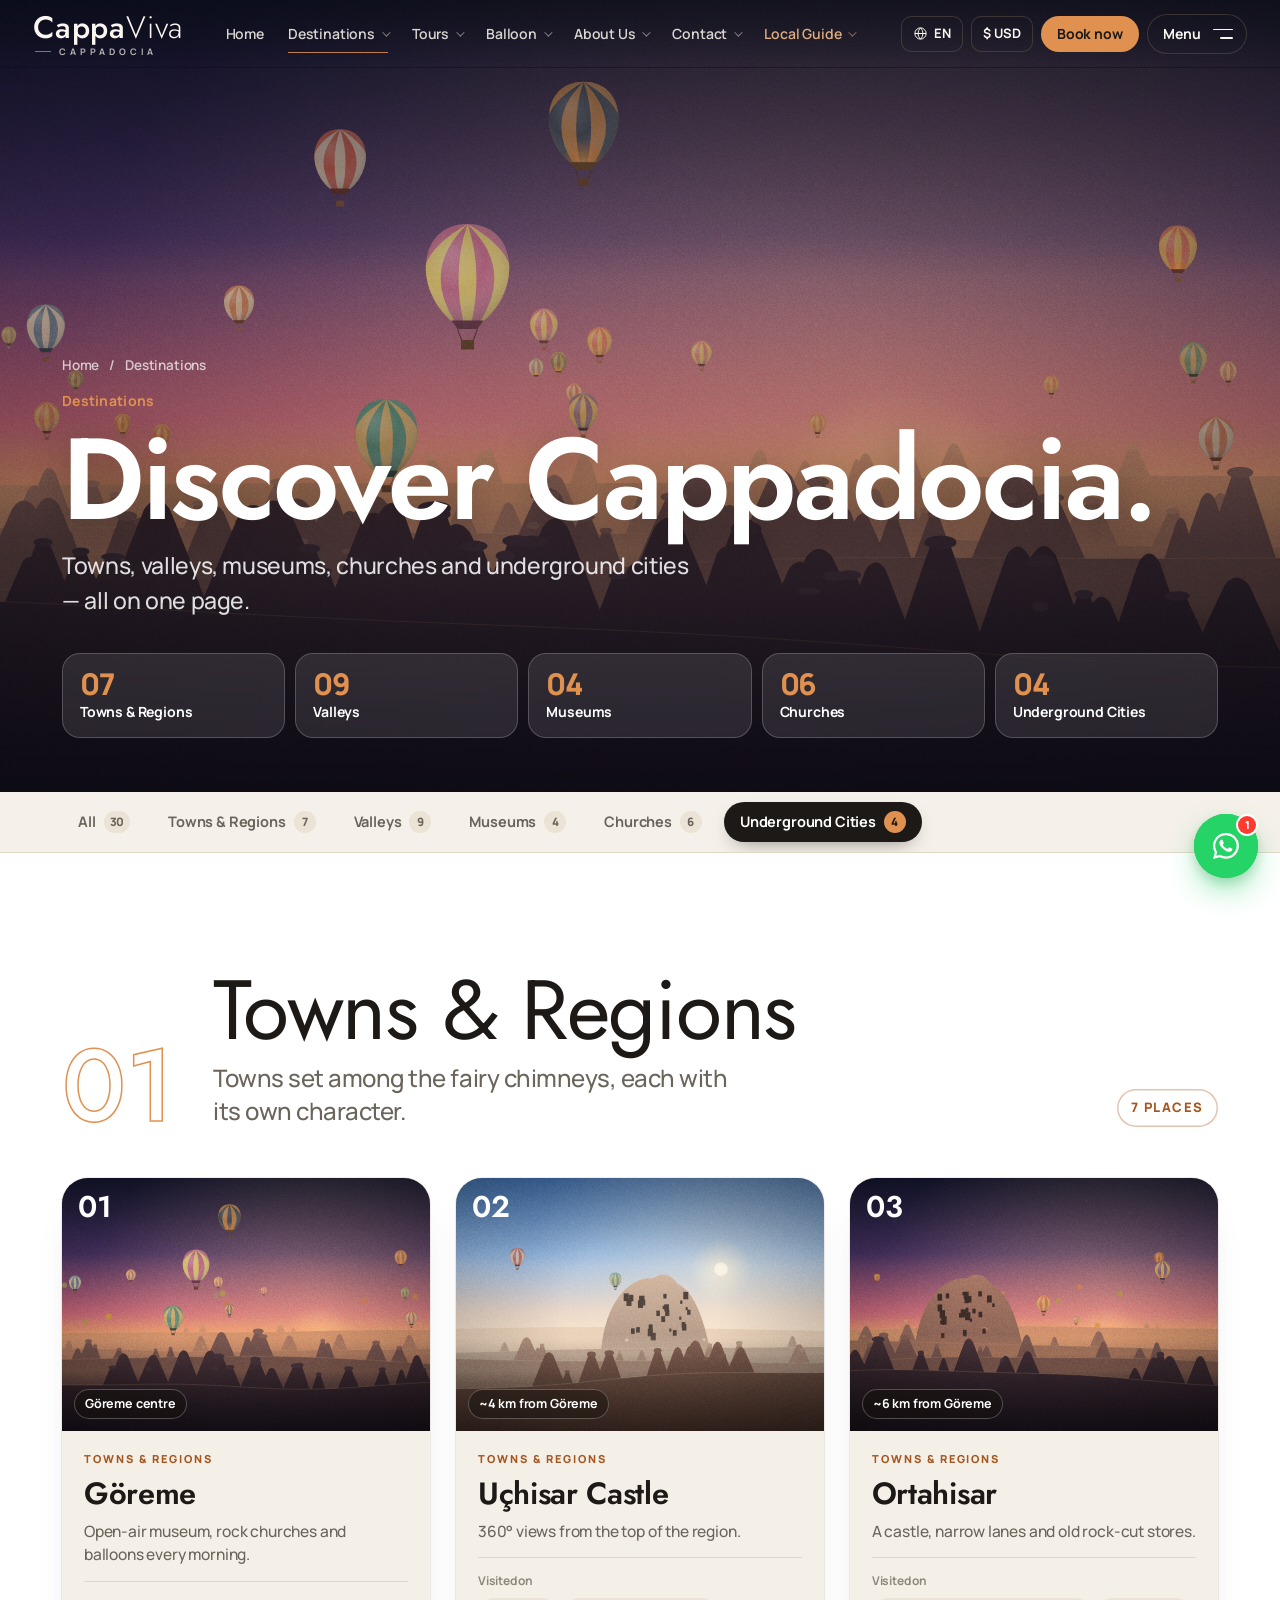
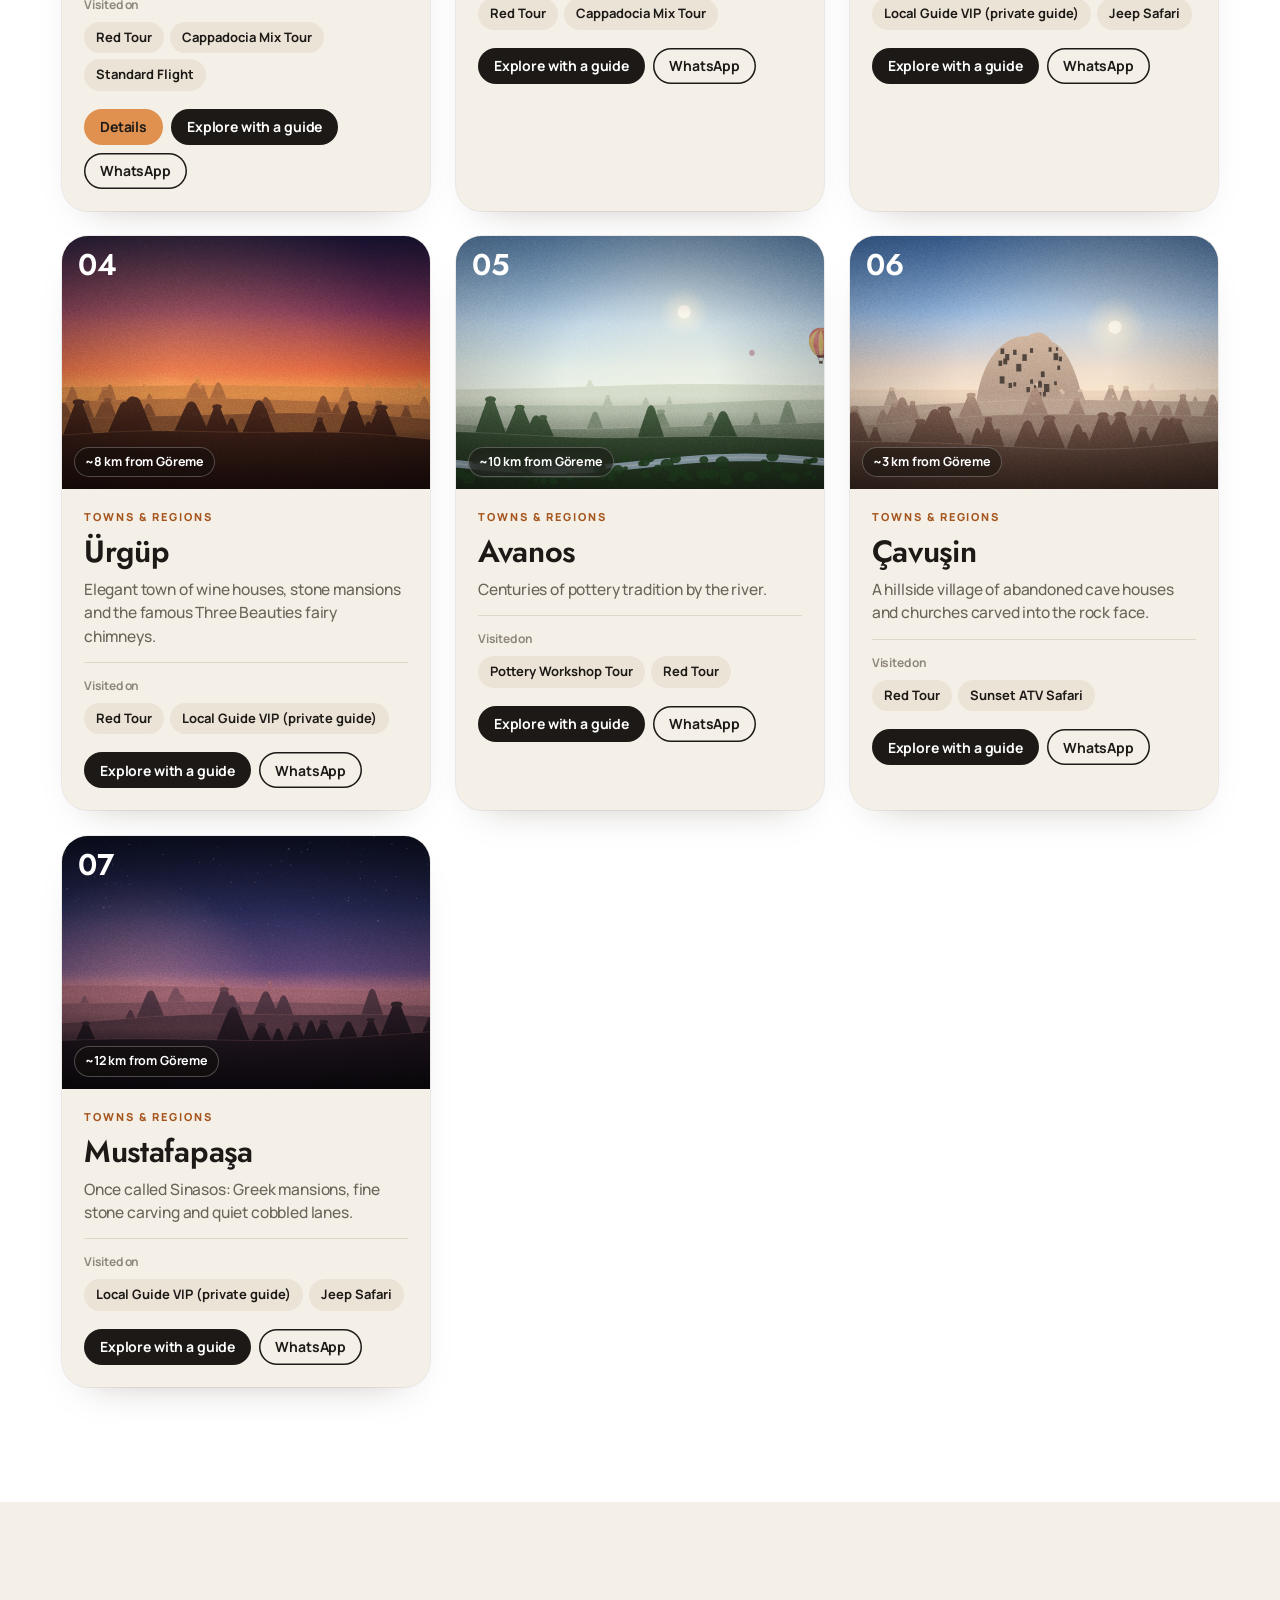
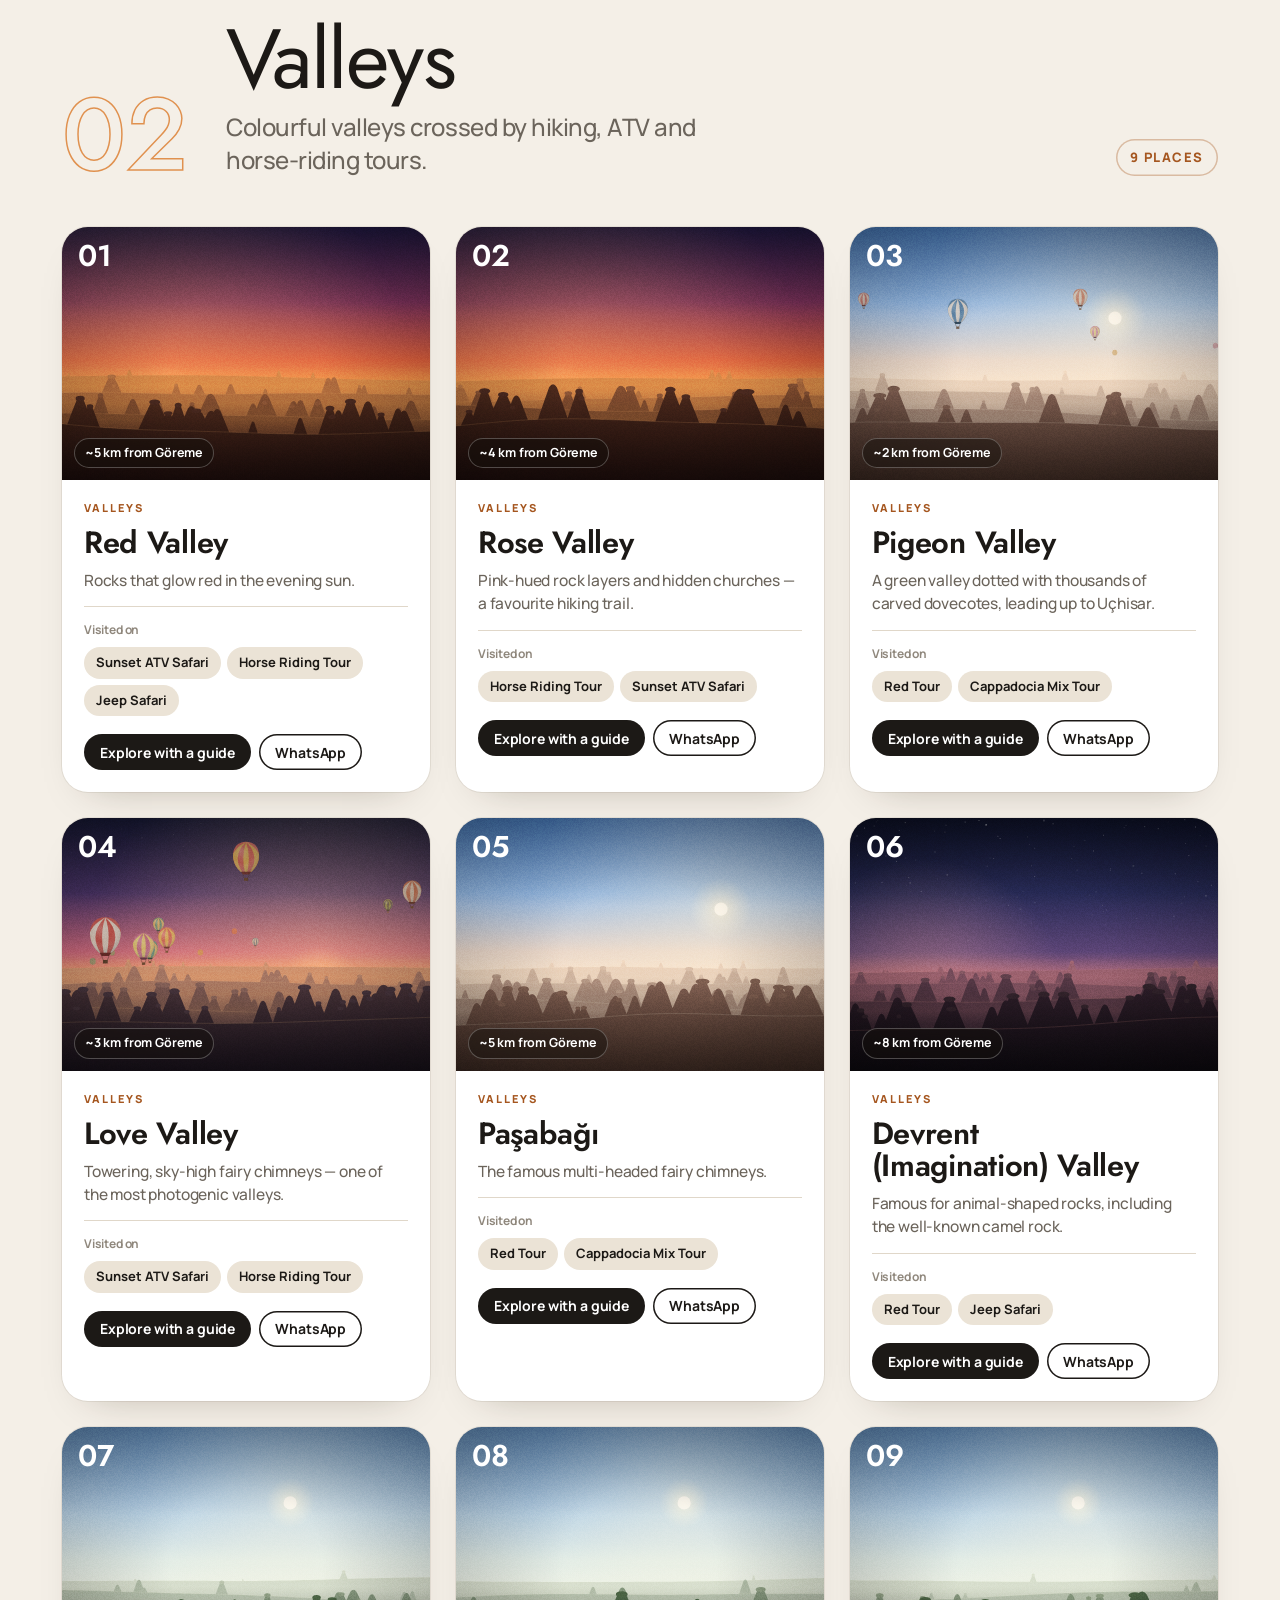
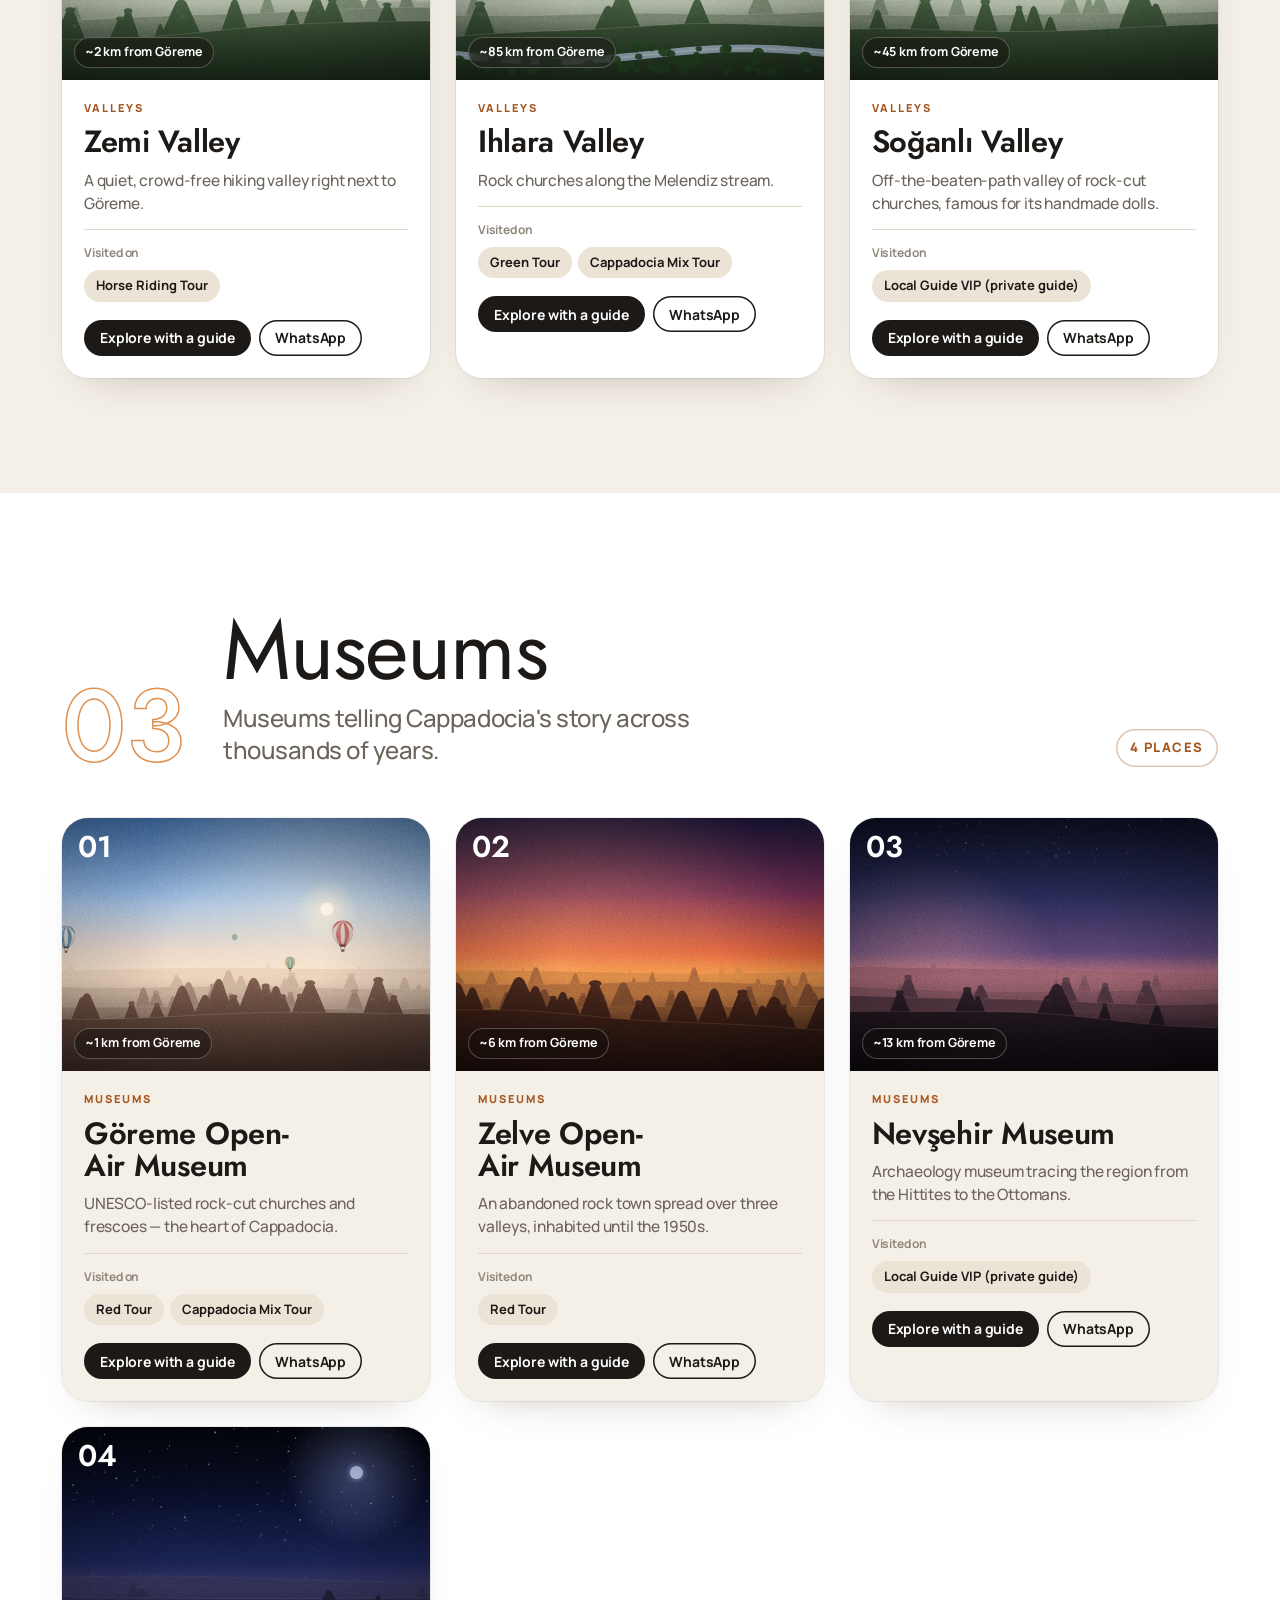
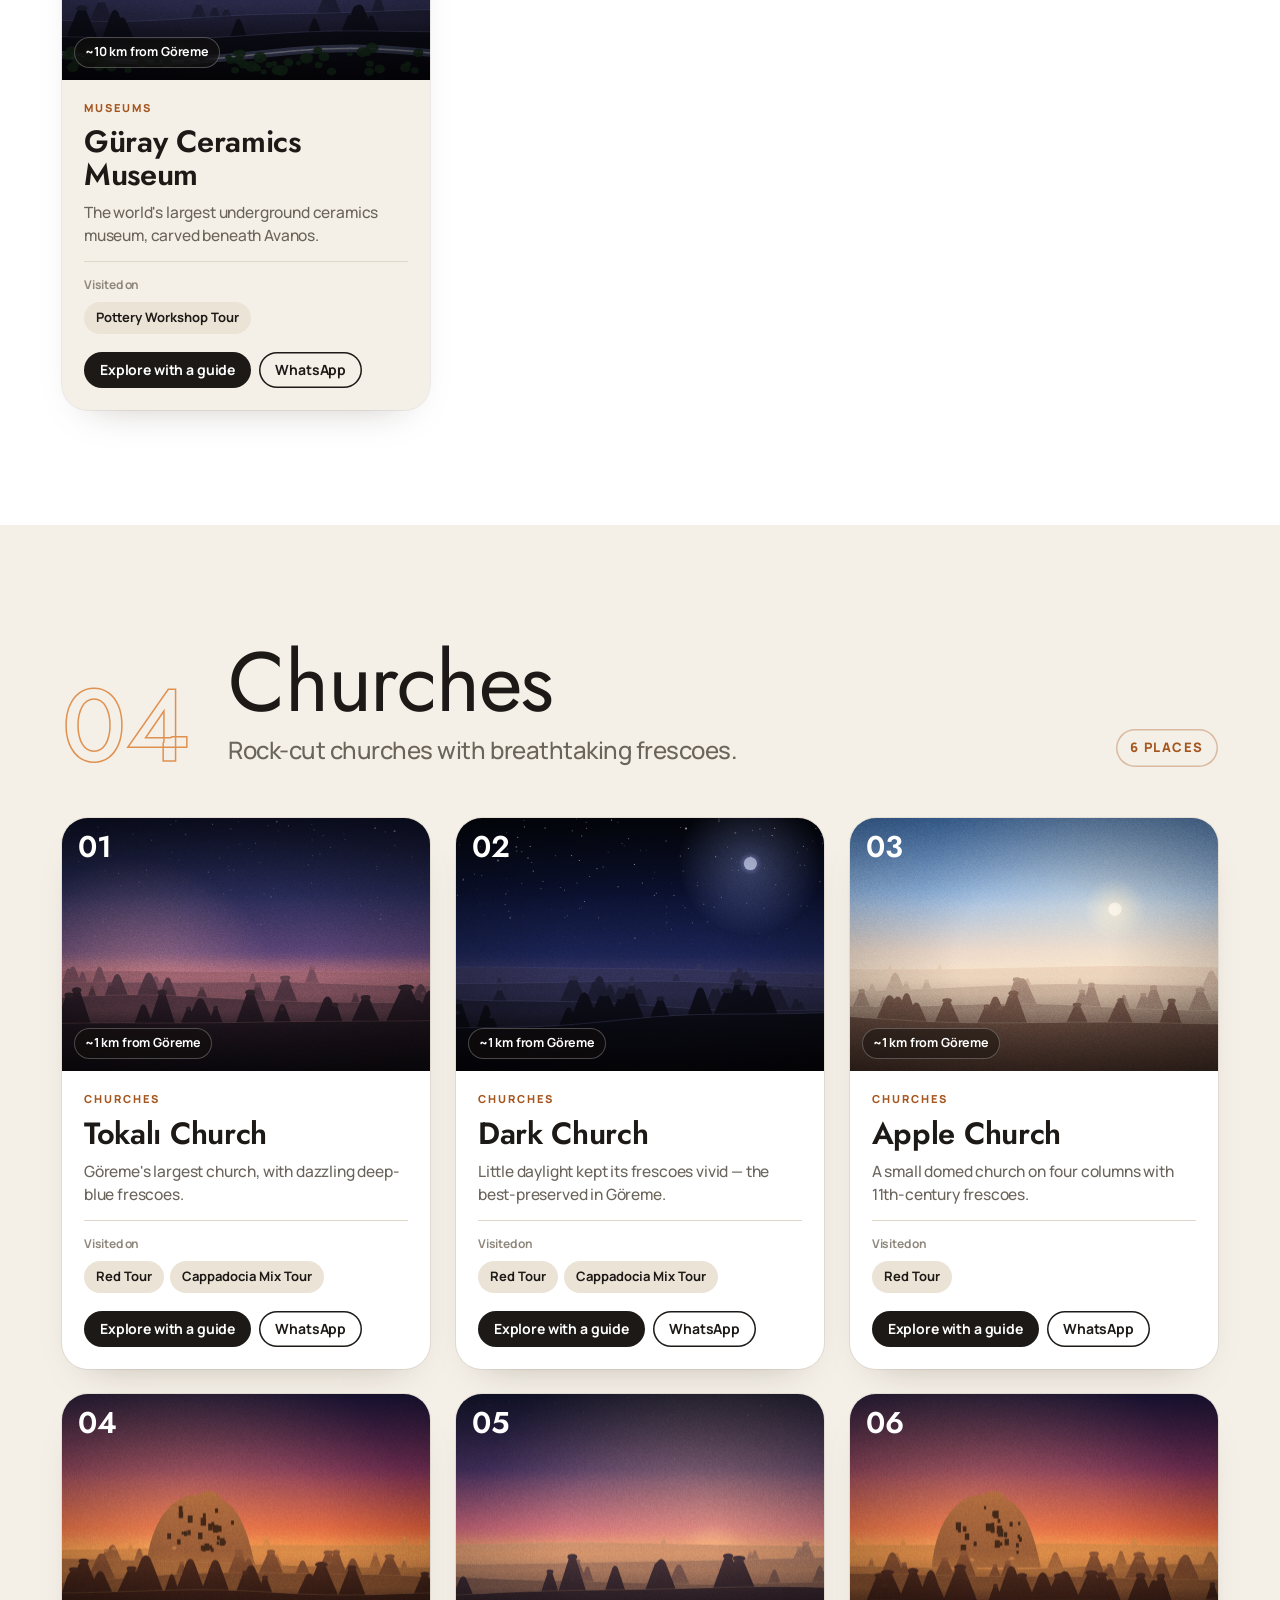
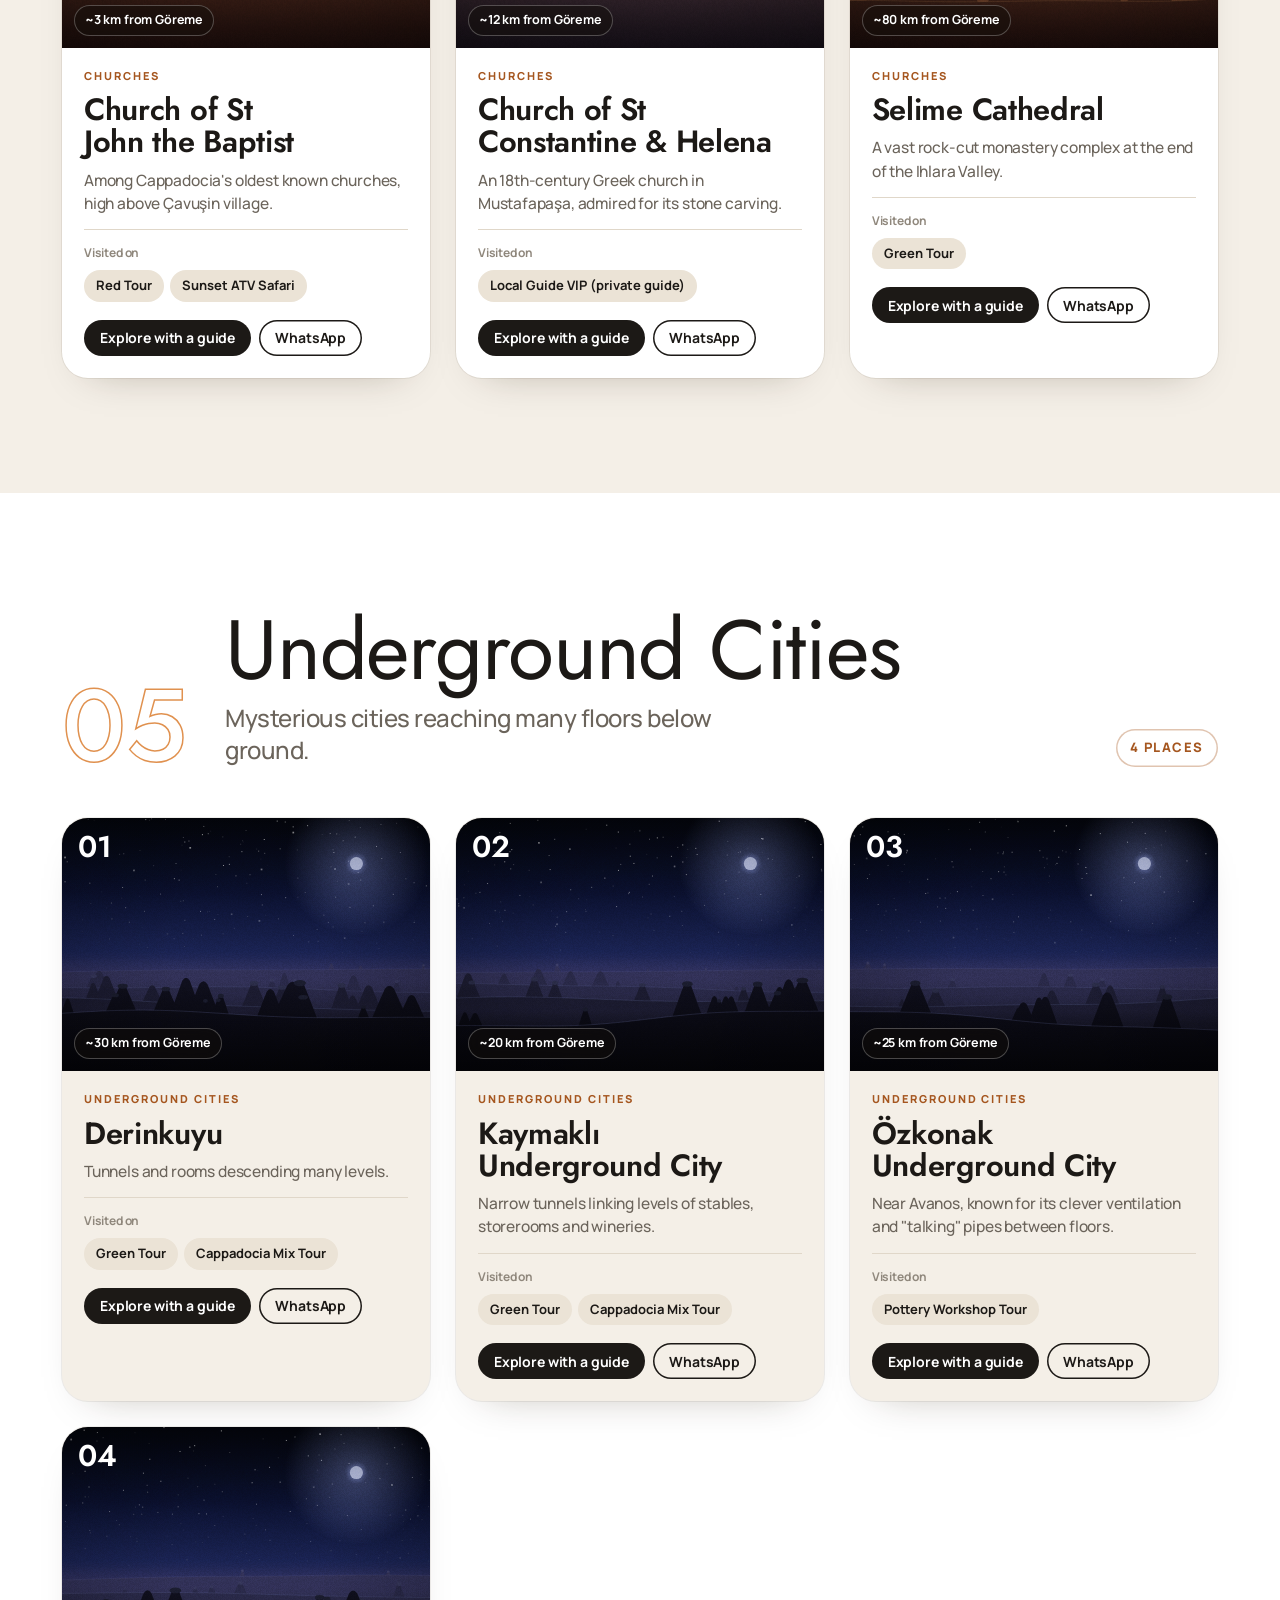
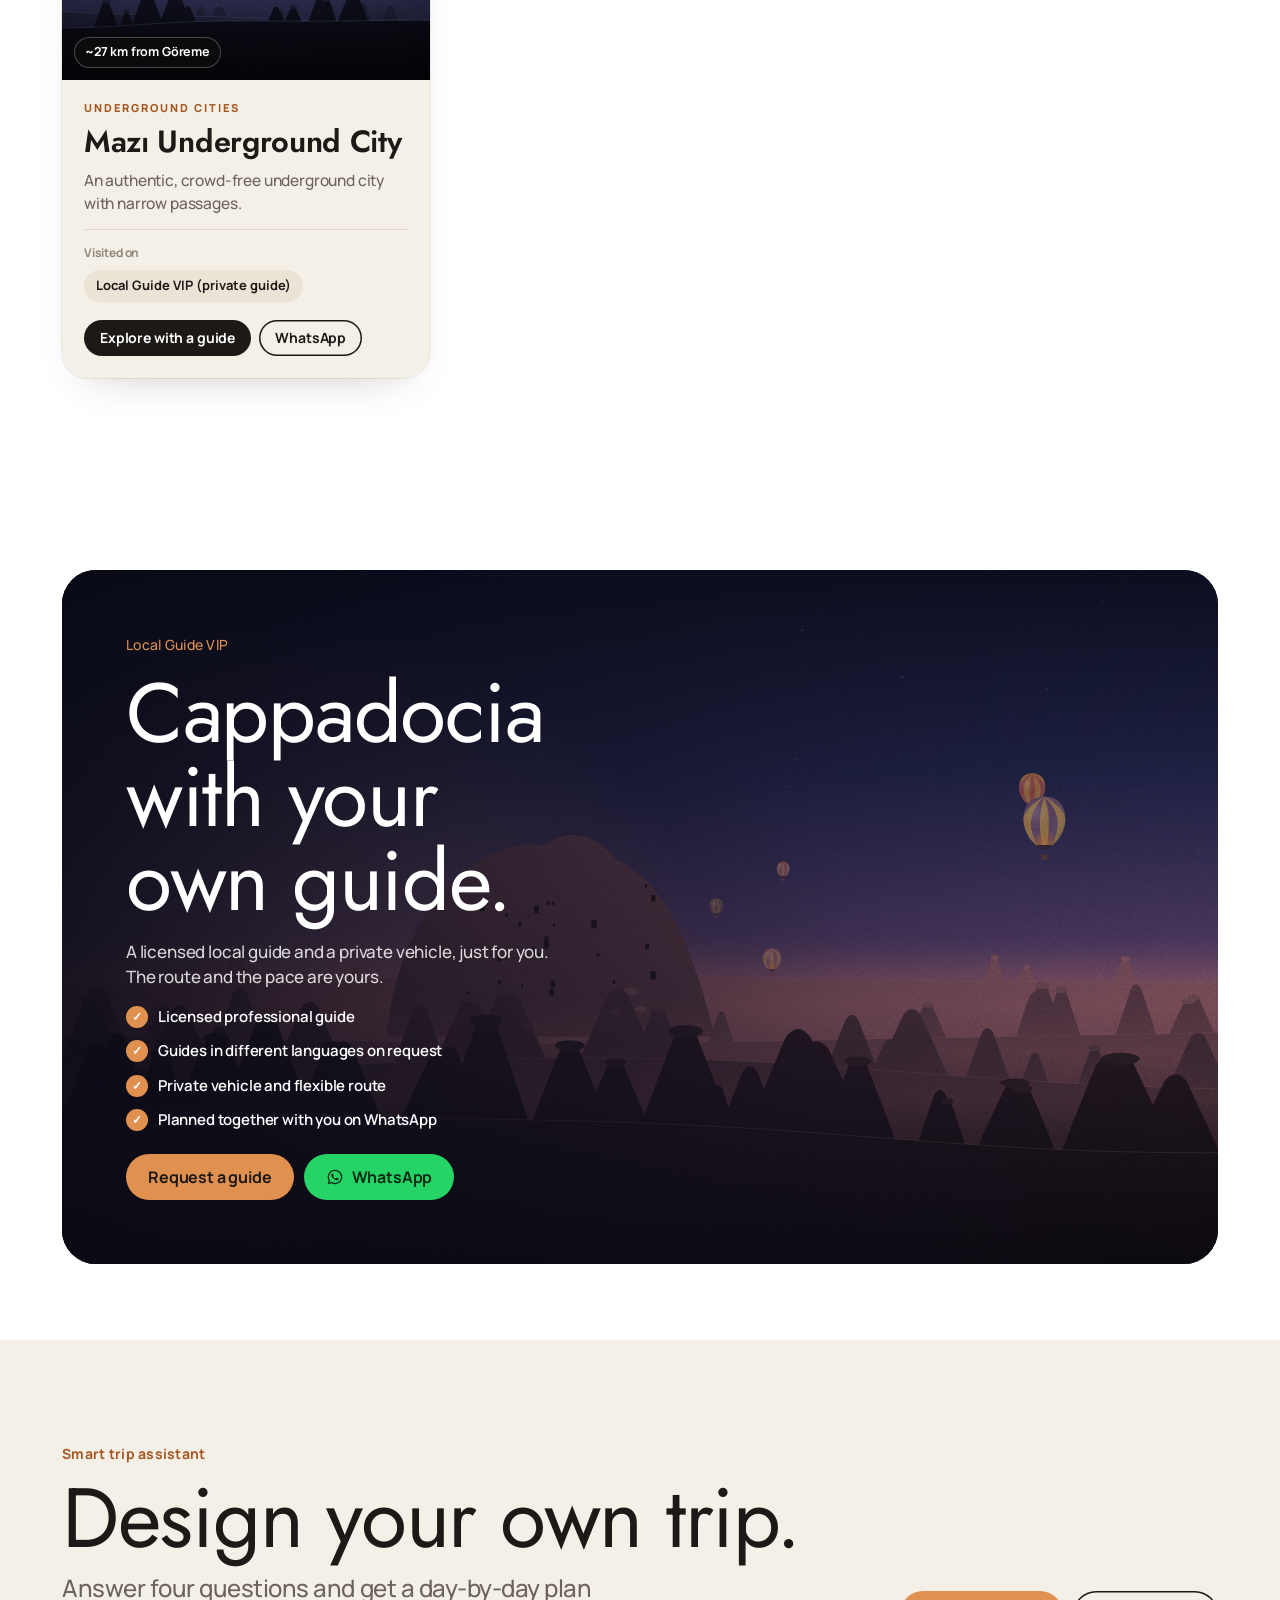
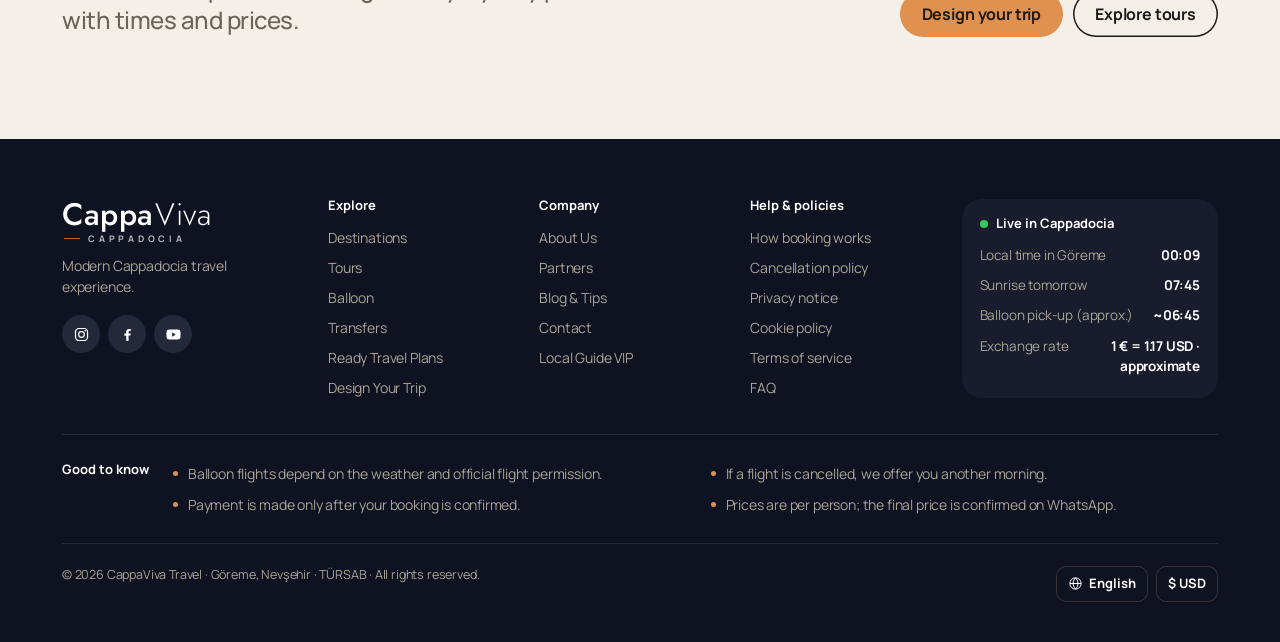
==== commit 3fa19205: "Premium v4: karanlik mod, guven bari, destinasyon kartlari, Instagram, blog, yorumlar" ====
--- a/destinasyon.html
+++ b/destinasyon.html
@@ -9,6 +9,8 @@
 <link rel="preconnect" href="https://fonts.gstatic.com" crossorigin>
 <link rel="stylesheet" href="https://fonts.googleapis.com/css2?family=Manrope:wght@400;500;600;700;800&family=Jost:ital,wght@0,300;0,400;0,500;0,600;1,300;1,400&family=Noto+Sans+Arabic:wght@400;600;700;800&display=swap">
 <link rel="stylesheet" href="assets/css/style.css">
+<link rel="stylesheet" href="assets/css/premium.css?v=3">
+<script src="assets/js/theme.js?v=3"></script>
 </head>
 <body>
 <svg width="0" height="0" style="position:absolute" aria-hidden="true">
@@ -35,7 +37,7 @@
     <ul class="nav-links" id="navLinks">
       <li><a href="index.html" data-i18n="nav.home">Home</a></li>
       <li data-mega="dest"><a href="destinasyonlar.html" class="active" aria-current="page"><span data-i18n="nav.dest">Destinations</span><i class="car"></i></a></li>
-      <li data-mega="tours"><a href="index.html#turlar"><span data-i18n="nav.tours">Tours</span><i class="car"></i></a></li>
+      <li data-mega="tours"><a href="turlar.html"><span data-i18n="nav.tours">Tours</span><i class="car"></i></a></li>
       <li data-mega="balloon"><a href="index.html#balon"><span data-i18n="nav.balloon">Balloon</span><i class="car"></i></a></li>
       <li data-mega="about"><a href="index.html#hakkimizda"><span data-i18n="nav.about">About Us</span><i class="car"></i></a></li>
       <li data-mega="contact"><a href="index.html#iletisim"><span data-i18n="nav.contact">Contact</span><i class="car"></i></a></li>
@@ -116,7 +118,8 @@
 <script src="assets/js/i18n.js"></script>
 <script src="assets/js/scene.js"></script>
 <script src="assets/js/places.js"></script>
-<script src="assets/js/app.js"></script>
+<script src="assets/js/offers.js"></script>
+<script src="assets/js/wa-msg.js"></script><script src="assets/js/guide.js"></script><script src="assets/js/app.js"></script>
 <script src="assets/js/wa-widget.js"></script>
 <script src="assets/js/place-details.js"></script>
 <script src="assets/js/place-page.js"></script>
--- a/assets/css/style.css
+++ b/assets/css/style.css
@@ -1032,4 +1032,466 @@
   body.has-pdbar .waf{bottom:calc(92px + env(safe-area-inset-bottom,0px))!important}
   body.has-pdbar .waf-tip{bottom:calc(108px + env(safe-area-inset-bottom,0px))!important}
   body.has-pdbar footer{padding-bottom:90px}
-}+}
+/* =========================================================
+   PREMIUM MENÜ v2: gruplar, fırsatlar, premium paketler, ışıklar
+   ========================================================= */
+@property --ang{syntax:'<angle>';inherits:false;initial-value:0deg}
+@keyframes drSpin{to{--ang:360deg}}
+@keyframes drMarq{to{transform:translateX(-33.333%)}}
+@keyframes drUp{from{opacity:0;transform:translateY(14px)}to{opacity:1;transform:none}}
+@keyframes drPulse{0%,100%{box-shadow:0 0 0 0 rgba(255,90,90,.55)}50%{box-shadow:0 0 0 6px rgba(255,90,90,0)}}
+@keyframes drGold{to{background-position:200% 50%}}
+@keyframes drLine{from{transform:scaleX(0)}to{transform:scaleX(1)}}
+
+/* üstte kayan fırsat şeridi */
+.dr-ribbon{grid-column:1/-1;overflow:hidden;border-radius:999px;background:linear-gradient(90deg,rgba(184,86,111,.22),rgba(224,145,79,.22));box-shadow:inset 0 0 0 1px rgba(243,178,122,.35);-webkit-mask:linear-gradient(90deg,transparent,#000 6%,#000 94%,transparent);mask:linear-gradient(90deg,transparent,#000 6%,#000 94%,transparent)}
+.dr-ribbon>div{display:flex;width:max-content;animation:drMarq 38s linear infinite}
+.dr-ribbon:hover>div{animation-play-state:paused}
+.dr-ribbon span{display:inline-flex;align-items:center;gap:10px;padding:11px 26px;font-size:14px;font-weight:700;white-space:nowrap;color:#fff}
+.dr-ribbon span b{font-size:10.5px;font-weight:800;letter-spacing:.14em;padding:4px 8px;border-radius:6px;background:#ff5a5a;color:#fff}
+.dr-ribbon em{font-style:normal;color:var(--accent)}
+
+/* gruplar */
+.dr-grp+.dr-grp{margin-top:22px}
+.dr-grp>h6{display:flex;align-items:center;gap:12px;margin:0 0 12px;font-size:11px;font-weight:800;letter-spacing:.24em;text-transform:uppercase;color:var(--accent)}
+.dr-grp>h6::after{content:"";flex:1;height:1px;background:linear-gradient(90deg,rgba(224,145,79,.7),transparent);transform-origin:left;transform:scaleX(0)}
+[dir=rtl] .dr-grp>h6::after{transform-origin:right;background:linear-gradient(270deg,rgba(224,145,79,.7),transparent)}
+body.drawer-open .dr-grp>h6::after{animation:drLine 1.1s .35s var(--ease) both}
+
+/* menü kutuları: daha kompakt ve parlak */
+.dr-main ol{grid-template-columns:repeat(2,minmax(0,1fr));gap:8px}
+@media (min-width:901px){.dr-grid{grid-template-columns:minmax(0,1.3fr) minmax(0,1fr) minmax(0,.8fr)}}
+.dr-item{min-height:62px;padding:12px 14px;gap:10px;border-radius:18px;font-size:clamp(16px,1.2vw,19px)}
+.dr-item .arr{display:none}
+.dr-item small{padding:5px 7px;font-size:11px}
+.dr-badge{position:relative;font-style:normal;font-family:var(--f);font-size:10px;font-weight:800;letter-spacing:.12em;padding:4px 7px;border-radius:6px;background:#ff5a5a;color:#fff;animation:drPulse 1.8s infinite;flex:none}
+.dr-badge.gold{background:linear-gradient(110deg,#b8862f,#f6d58a,#b8862f);background-size:200% 100%;color:#2a1d05;animation:drGold 3s linear infinite}
+/* fırsatlar kutusu: dönen ışık çerçevesi */
+.dr-item.is-deal{border:1px solid transparent;background:linear-gradient(rgba(30,22,30,.92),rgba(30,22,30,.92)) padding-box,conic-gradient(from var(--ang),rgba(255,90,90,.15),#ff5a5a,#f3b27a,rgba(255,90,90,.15) 40%,rgba(255,90,90,.15)) border-box;animation:drSpin 4s linear infinite;box-shadow:0 14px 34px -18px rgba(255,90,90,.55)}
+/* premium kutusu: altın parıltılı yazı */
+.dr-item.is-prem span{background:linear-gradient(110deg,#f4efe7 20%,#f6d58a 40%,#fff6dc 50%,#f6d58a 60%,#f4efe7 80%);background-size:200% 100%;-webkit-background-clip:text;background-clip:text;color:transparent;animation:drGold 4s linear infinite}
+.dr-item.is-prem{box-shadow:inset 0 0 0 1px rgba(246,213,138,.35)}
+
+/* etiketler */
+.dr-pop{font-style:normal;display:inline-block;margin-inline-start:8px;padding:2px 7px;border-radius:6px;font-size:10.5px;font-weight:800;letter-spacing:.06em;background:rgba(246,213,138,.16);color:#f6d58a;vertical-align:middle}
+.dr-off{font-style:normal;margin-inline-end:8px;padding:2px 6px;border-radius:6px;font-size:11px;font-weight:800;background:rgba(255,90,90,.18);color:#ff8a8a}
+
+/* alt panel: başlık ve açıklama */
+.dr-cat p{margin-bottom:4px}
+.dr-more{display:inline-block;margin-top:12px;font-size:14px;font-weight:800;color:var(--accent)!important;border:0!important;width:auto!important}
+
+/* vadiler / müzeler / kiliseler listesi */
+.dr-plist{display:grid!important;grid-template-columns:repeat(2,minmax(0,1fr));gap:8px!important}
+.dr-plist li{animation:drUp .5s calc(var(--i) * .04s) var(--ease) both}
+.dr-plist a{padding:12px 14px!important;border-radius:14px;border:0!important;background:rgba(255,255,255,.05);box-shadow:inset 0 0 0 1px rgba(255,255,255,.08);font-size:15px!important;transition:background .25s,box-shadow .25s,transform .25s var(--ease)!important}
+.dr-plist a:hover{background:rgba(224,145,79,.12);box-shadow:inset 0 0 0 1px rgba(224,145,79,.6);transform:translateY(-2px);padding-inline-start:14px!important}
+
+/* fırsat ve paket kartları */
+.dr-cards{display:grid;gap:12px}
+.dr-deal,.dr-pkg{position:relative;overflow:hidden;display:grid;gap:8px;padding:18px;border-radius:20px;background:rgba(255,255,255,.05);box-shadow:inset 0 0 0 1px rgba(255,255,255,.1);animation:drUp .55s calc(var(--i) * .07s) var(--ease) both;transition:transform .3s var(--ease),box-shadow .3s}
+.dr-deal::before,.dr-pkg::before{content:"";position:absolute;inset:0;background:linear-gradient(115deg,transparent 30%,rgba(255,255,255,.12) 50%,transparent 70%);transform:translateX(-120%);transition:transform .9s var(--ease);pointer-events:none}
+.dr-deal:hover::before,.dr-pkg:hover::before{transform:translateX(120%)}
+.dr-deal:hover,.dr-pkg:hover{transform:translateY(-3px);box-shadow:inset 0 0 0 1px rgba(224,145,79,.6),0 20px 40px -22px rgba(224,145,79,.6)}
+.dr-pkg{background:radial-gradient(400px 200px at 100% 0%,rgba(246,213,138,.12),transparent 60%),rgba(255,255,255,.05)}
+.dr-deal-top{display:flex;flex-wrap:wrap;align-items:center;gap:8px}
+.dr-hot{font-size:10.5px;font-weight:800;letter-spacing:.14em;padding:4px 8px;border-radius:6px;background:#ff5a5a;color:#fff;animation:drPulse 1.8s infinite}
+.dr-save{font-size:12px;font-weight:800;padding:3px 8px;border-radius:6px;background:rgba(52,199,89,.18);color:#5fe08a}
+.dr-gold{font-size:10.5px;font-weight:800;letter-spacing:.14em;background:linear-gradient(110deg,#b8862f,#f6d58a,#b8862f);background-size:200% 100%;-webkit-background-clip:text;background-clip:text;color:transparent;animation:drGold 3s linear infinite}
+.dr-deal b,.dr-pkg b{font-family:var(--f-serif);font-size:24px;font-weight:500;line-height:1.1}
+.dr-deal small{font-size:13px;color:var(--on-dark-2);font-weight:600}
+.dr-deal time{font-variant-numeric:tabular-nums;color:var(--accent);font-weight:800;direction:ltr;unicode-bidi:isolate}
+.dr-pkg p{font-size:14px!important;margin:0!important}
+.dr-tags{display:flex;flex-wrap:wrap;gap:6px}
+.dr-tags span{font-size:12px;font-weight:700;padding:4px 9px;border-radius:999px;background:rgba(255,255,255,.08);color:var(--on-dark)}
+.dr-deal-f{display:flex;align-items:center;justify-content:space-between;gap:10px;margin-top:4px}
+.dr-price{display:flex;align-items:baseline;gap:8px;font-size:22px;font-weight:800;letter-spacing:-.02em}
+.dr-price s{font-size:14px;font-weight:600;color:var(--on-dark-2)}
+.dr-price small{font-size:13px;font-weight:700;color:var(--on-dark-2)}
+.dr-deal .btn,.dr-pkg .btn{display:inline-flex!important;width:auto!important;justify-content:center!important;border:0!important;padding:0 16px!important;color:#1c1916!important}
+
+/* sağ sütun: öne çıkan fırsat (dönen ışık çerçeveli) */
+.dr-feat{position:relative;border-radius:22px;padding:1.5px;background:conic-gradient(from var(--ang),rgba(224,145,79,.1),#f3b27a,#ff5a5a,rgba(224,145,79,.1) 45%,rgba(224,145,79,.1));animation:drSpin 5s linear infinite;box-shadow:0 24px 50px -26px rgba(224,145,79,.7)}
+.dr-feat .dr-deal{background:#141729;animation:none;box-shadow:none}
+.dr-trust ul{list-style:none;margin:0;padding:0;display:grid;gap:8px}
+.dr-trust li{display:flex;gap:10px;font-size:13.5px;color:var(--on-dark);font-weight:600}
+.dr-trust li::before{content:"✓";flex:none;width:20px;height:20px;border-radius:50%;display:grid;place-items:center;font-size:11px;font-weight:800;background:rgba(52,199,89,.2);color:#5fe08a}
+
+@media (max-width:900px){
+  .dr-main ol{grid-template-columns:1fr}
+  .dr-plist{grid-template-columns:1fr}
+  .dr-ribbon span{padding:9px 18px;font-size:13px}
+}
+@media (prefers-reduced-motion:reduce){.dr-ribbon>div,.dr-item.is-deal,.dr-feat,.dr-badge,.dr-hot{animation:none}}
+/* =========================================================
+   ANA SAYFA PREMIUM EFEKTLER (fx.js ile birlikte çalışır)
+   ========================================================= */
+/* --- HERO: harf harf açılan başlık + altın ışık dalgası --- */
+.hero.fx-on .hero-title .ch{display:inline-block;opacity:0;transform:translateY(.35em) rotateX(-55deg);filter:blur(14px);transform-origin:50% 80%}
+.hero.fx-on.t-in .hero-title .ch{animation:chIn 1.25s calc(.25s + var(--i) * .07s) cubic-bezier(.2,.8,.2,1) forwards,chGlint 7s calc(2.6s + var(--i) * .09s) ease-in-out infinite}
+@keyframes chIn{to{opacity:1;transform:none;filter:none}}
+@keyframes chGlint{0%,12%,100%{color:#fff7ec;text-shadow:0 6px 60px rgba(40,18,6,.35)}5%{color:#ffd9a3;text-shadow:0 0 34px rgba(255,190,110,.85),0 0 90px rgba(255,150,70,.45)}}
+.hero.fx-on .hero-eyebrow,.hero.fx-on .hero-sub,.hero.fx-on .hero-ctas{opacity:0;transform:translateY(18px);transition:opacity 1.1s var(--ease),transform 1.1s var(--ease)}
+.hero.fx-on.t-in .hero-eyebrow{opacity:1;transform:none;transition-delay:.1s}
+.hero.fx-on.t-in .hero-sub{opacity:1;transform:none;transition-delay:1.1s}
+.hero.fx-on.t-in .hero-ctas{opacity:1;transform:none;transition-delay:1.35s}
+/* üst etiket: cam kapsül + canlı nokta */
+.hero.fx-on .hero-eyebrow{padding:10px 20px 10px 16px;border-radius:999px;background:rgba(255,255,255,.1);backdrop-filter:blur(14px);-webkit-backdrop-filter:blur(14px);box-shadow:inset 0 0 0 1px rgba(255,255,255,.25);letter-spacing:.32em}
+.hero.fx-on .hero-eyebrow::before{width:8px;height:8px;border-radius:50%;background:#34c759;opacity:1;box-shadow:0 0 0 0 rgba(52,199,89,.6);animation:pulse 2s infinite}
+.hero.fx-on .hero-eyebrow::after{display:none}
+/* düğmelerde ışık süzülmesi */
+.hero.fx-on .hero-ctas .btn{position:relative;overflow:hidden}
+.hero.fx-on .hero-ctas .btn::after{content:"";position:absolute;inset:0;background:linear-gradient(110deg,transparent 35%,rgba(255,255,255,.55) 50%,transparent 65%);transform:translateX(-120%);animation:btnSweep 4.5s 3s ease-in-out infinite}
+@keyframes btnSweep{0%,70%{transform:translateX(-120%)}100%{transform:translateX(120%)}}
+/* imleci takip eden ışık + sinematik gren */
+.hero-spot{position:absolute;inset:0;pointer-events:none;opacity:0;transition:opacity .6s;background:radial-gradient(520px circle at var(--sx,50%) var(--sy,50%),rgba(255,214,160,.22),transparent 60%);mix-blend-mode:soft-light}
+.spot-on .hero-spot{opacity:1}
+.hero-grain{position:absolute;inset:-50%;pointer-events:none;opacity:.09;background-image:url("data:image/svg+xml,%3Csvg xmlns='http://www.w3.org/2000/svg' width='160' height='160'%3E%3Cfilter id='n'%3E%3CfeTurbulence type='fractalNoise' baseFrequency='.85' numOctaves='2' stitchTiles='stitch'/%3E%3C/filter%3E%3Crect width='100%25' height='100%25' filter='url(%23n)'/%3E%3C/svg%3E");animation:grain 1.2s steps(6) infinite}
+@keyframes grain{0%{transform:translate(0,0)}20%{transform:translate(-3%,2%)}40%{transform:translate(2%,-3%)}60%{transform:translate(-2%,-1%)}80%{transform:translate(3%,3%)}100%{transform:translate(0,0)}}
+/* Apple tarzı kapanış: aşağı inerken sahne köşeleri yuvarlanan bir karta dönüşür */
+.hero.fx-on .hero-sticky{clip-path:inset(calc(var(--hc,0) * 5vh) calc(var(--hc,0) * 5vw) round calc(var(--hc,0) * 42px))}
+/* kaydır işareti */
+.hero.fx-on .scroll-cue{display:block;position:absolute;left:50%;bottom:150px;width:24px;height:38px;margin-left:-12px;border-radius:14px;box-shadow:inset 0 0 0 1.5px rgba(255,255,255,.7);pointer-events:none}
+.hero.fx-on .scroll-cue::after{content:"";position:absolute;left:50%;top:8px;width:3px;height:8px;margin-left:-1.5px;border-radius:2px;background:#fff;animation:cue 1.8s ease-in-out infinite}
+@keyframes cue{0%{opacity:0;transform:translateY(0)}30%{opacity:1}100%{opacity:0;transform:translateY(12px)}}
+
+/* --- HERO: hızlı rezervasyon paneli --- */
+.hero.has-dock .hero-bar{display:none}
+.hero-dock{position:absolute;left:50%;bottom:calc(22px + env(safe-area-inset-bottom,0px));transform:translateX(-50%);width:min(1180px,calc(100vw - 48px));display:grid;grid-template-columns:auto minmax(0,1fr);align-items:stretch;border-radius:26px;background:rgba(15,18,32,.42);backdrop-filter:blur(22px) saturate(150%);-webkit-backdrop-filter:blur(22px) saturate(150%);box-shadow:inset 0 0 0 1px rgba(255,255,255,.18),0 30px 70px -30px rgba(0,0,0,.6);color:#fff;opacity:calc(1 - var(--hc,0) * 2);animation:dockIn 1.2s 1.6s var(--ease) both}
+@keyframes dockIn{from{opacity:0;transform:translate(-50%,30px)}}
+.hd-live{display:flex}
+.hd-live>div{display:grid;gap:2px;align-content:center;padding:14px 20px;white-space:nowrap}
+.hd-live>div+div{border-inline-start:1px solid rgba(255,255,255,.12)}
+.hd-live small,.hd-f small{font-size:11px;font-weight:700;opacity:.7;letter-spacing:.02em}
+.hd-live b{font-size:16px;font-weight:800;direction:ltr;unicode-bidi:isolate}
+.hd-live .st{color:#ffc36b;font-size:11px;letter-spacing:1px}
+.hd-form{display:flex;align-items:center;gap:6px;padding:8px;margin:6px;border-radius:20px;background:rgba(255,255,255,.95);color:var(--ink)}
+.hd-f{display:grid;gap:2px;padding:6px 14px;border-radius:14px;min-width:0;cursor:pointer;transition:background .2s}
+.hd-f:hover{background:var(--paper)}
+.hd-f small{opacity:.6}
+.hd-f select,.hd-f input{font:inherit;font-size:15px;font-weight:700;color:var(--ink);background:none;border:0;padding:0;outline:0;min-width:0;cursor:pointer}
+.hd-exp{flex:1 1 180px;min-width:150px}
+.hd-form>.hd-f:not(.hd-exp),.hd-price,.hd-go{flex:none}
+.hd-f input[type=date]{min-width:132px}
+.hd-exp select{width:100%}
+.hd-f+.hd-f{border-inline-start:1px solid var(--line)}
+.hd-step{display:flex;align-items:center;gap:10px}
+.hd-step button{width:26px;height:26px;border-radius:50%;background:var(--sand);font-weight:800;line-height:1}
+.hd-step output{font-weight:800;min-width:16px;text-align:center}
+.hd-price{display:flex;flex-wrap:wrap;align-items:baseline;gap:4px 6px;padding:0 10px;white-space:nowrap}
+.hd-price b{font-size:20px;font-weight:800;letter-spacing:-.02em}
+.hd-price s{font-size:13px;color:var(--ink-3)}
+.hd-price i{font-style:normal;font-size:11px;font-weight:800;padding:2px 6px;border-radius:6px;background:#ffe3e3;color:#c43a3a}
+.hd-price small{width:100%;font-size:11px;color:var(--ink-3);font-weight:600}
+.hd-go{height:52px;padding:0 22px;border-radius:16px;gap:10px;position:relative;overflow:hidden}
+.hd-go span{transition:transform .3s var(--ease)}
+.hd-go:hover span{transform:translateX(4px)}
+.hd-go::after{content:"";position:absolute;inset:0;background:linear-gradient(110deg,transparent 35%,rgba(255,255,255,.6) 50%,transparent 65%);transform:translateX(-120%);animation:btnSweep 4s 2.5s ease-in-out infinite}
+@media (max-width:1240px){.hd-live{display:none}.hero-dock{grid-template-columns:1fr;width:min(900px,calc(100vw - 48px))}}
+@media (max-width:860px){.hd-form{display:none}.hero-dock{width:calc(100vw - 32px)}.hd-live{display:grid;grid-template-columns:1fr 1fr}.hd-live>div{padding:12px 16px}.hero.fx-on .scroll-cue{display:none}}
+
+/* --- Kelime kelime yanan büyük cümleler --- */
+.fx-st{height:190vh;background:radial-gradient(900px 500px at 80% 30%,rgba(224,145,79,.14),transparent 60%),radial-gradient(800px 500px at 10% 80%,rgba(184,86,111,.12),transparent 60%),var(--night);color:#fff}
+.fx-st-sticky{position:sticky;top:0;height:100vh;height:100svh;display:grid;align-items:center}
+.fx-st-text{font-family:var(--f-serif);font-weight:400;font-size:clamp(32px,4.6vw,72px);line-height:1.1;letter-spacing:-.02em;max-width:22ch}
+.fx-st-text .w{color:rgba(255,255,255,.13);transition:color .5s var(--ease),text-shadow .5s}
+.fx-st-text .w.on{color:#fff7ec}
+.fx-st-text .s3 .w.on{background:linear-gradient(100deg,#f3b27a,#ffd9a3,#e0914f);-webkit-background-clip:text;background-clip:text;color:transparent;text-shadow:none}
+.fx-sent{display:block}
+.fx-sent+.fx-sent{margin-top:.12em}
+
+/* --- Hepsini gör --- */
+.see-all{display:flex;justify-content:center;margin-top:clamp(28px,4vw,48px)}
+.see-all-btn{position:relative;overflow:hidden;display:inline-flex;align-items:center;gap:14px;height:58px;padding:0 30px;border-radius:999px;font-weight:800;font-size:16px;background:var(--ink);color:#fff;box-shadow:0 18px 40px -18px rgba(28,25,22,.6);transition:transform .35s var(--ease),box-shadow .35s}
+.dark .see-all-btn{background:#fff;color:var(--ink)}
+.see-all-btn i{font-style:normal;width:32px;height:32px;border-radius:50%;display:grid;place-items:center;background:var(--accent);color:#1c1916;transition:transform .35s var(--ease)}
+.see-all-btn:hover{transform:translateY(-3px);box-shadow:0 26px 50px -18px rgba(224,145,79,.6)}
+.see-all-btn:hover i{transform:translateX(4px) rotate(-45deg)}
+.see-all-btn::after{content:"";position:absolute;inset:0;background:linear-gradient(110deg,transparent 35%,rgba(255,255,255,.35) 50%,transparent 65%);transform:translateX(-120%);transition:transform .9s var(--ease)}
+.see-all-btn:hover::after{transform:translateX(120%)}
+[dir=rtl] .see-all-btn i{transform:scaleX(-1)}
+.see-all-mini{display:inline-flex;align-items:center;gap:8px;height:44px;padding:0 20px;border-radius:999px;font-weight:800;font-size:15px;box-shadow:inset 0 0 0 1.5px currentColor;transition:background .25s,color .25s}
+.see-all-mini:hover{background:var(--ink);color:#fff}
+.see-all-mini i{font-style:normal}
+.dcard-all{background:linear-gradient(160deg,#2a1d26,#0f1220);justify-content:center!important;gap:6px}
+.dcard-all::before{display:none}
+.dcard-all::after{content:"";position:absolute;inset:-40%;background:conic-gradient(from 0deg,transparent,rgba(224,145,79,.35),transparent 30%);animation:spinBg 8s linear infinite;z-index:-1}
+@keyframes spinBg{to{transform:rotate(360deg)}}
+.dcard-all .num{font-size:64px!important;font-style:normal!important;color:var(--accent);position:static!important;line-height:1}
+.dcard-all .go{width:54px;height:54px;border-radius:50%;display:grid;place-items:center;background:var(--accent);color:#1c1916;font-size:22px;margin-top:14px;transition:transform .35s var(--ease)}
+.dcard-all:hover .go{transform:translateX(6px)}
+
+/* --- Local Guide tanıtımı --- */
+.lg-tease{background:var(--paper)}
+.lg-grid{display:grid;grid-template-columns:minmax(0,1.1fr) minmax(0,1fr);gap:clamp(30px,5vw,80px);align-items:center}
+.lg-media{position:relative;isolation:isolate;overflow:hidden;border-radius:32px;aspect-ratio:4/4.3;background:#2a1d26;box-shadow:0 40px 80px -40px rgba(40,25,10,.55)}
+.lg-media .media{z-index:-1}
+.lg-media::after{content:"";position:absolute;inset:0;z-index:-1;background:linear-gradient(180deg,rgba(0,0,0,0) 40%,rgba(10,10,22,.7))}
+.lg-badge{position:absolute;top:22px;inset-inline-start:22px;display:flex;align-items:center;gap:10px;padding:10px 16px;border-radius:999px;background:rgba(15,18,32,.5);backdrop-filter:blur(14px);-webkit-backdrop-filter:blur(14px);color:#fff;font-weight:700;font-size:14px;box-shadow:inset 0 0 0 1px rgba(255,255,255,.2)}
+.lg-badge b{font-size:11px;font-weight:800;letter-spacing:.14em;padding:3px 8px;border-radius:6px;background:linear-gradient(110deg,#b8862f,#f6d58a,#b8862f);background-size:200% 100%;color:#2a1d05;animation:drGold 3s linear infinite}
+.lg-checks{position:absolute;left:22px;right:22px;bottom:22px;list-style:none;margin:0;padding:18px 20px;display:grid;grid-template-columns:1fr 1fr;gap:10px 18px;border-radius:22px;background:rgba(255,255,255,.14);backdrop-filter:blur(18px) saturate(150%);-webkit-backdrop-filter:blur(18px) saturate(150%);box-shadow:inset 0 0 0 1px rgba(255,255,255,.25);color:#fff}
+.lg-checks li{display:flex;gap:10px;font-size:14px;font-weight:700;line-height:1.3}
+.lg-checks li::before{content:"✓";flex:none;width:22px;height:22px;border-radius:50%;display:grid;place-items:center;background:var(--accent);color:#1c1916;font-size:12px;font-weight:800}
+.lg-copy{display:grid;gap:18px;justify-items:start}
+.lg-acts{display:flex;flex-wrap:wrap;gap:10px;margin-top:6px}
+@media (max-width:900px){.lg-grid{grid-template-columns:1fr}.lg-checks{grid-template-columns:1fr}}
+
+/* --- Apple tarzı: koyu bölümler ekrana girerken kenarlardan açılır --- */
+@supports (animation-timeline: view()){
+  @media (prefers-reduced-motion:no-preference) and (min-width:900px){
+    .sec.dark{animation:darkIn linear both;animation-timeline:view();animation-range:entry 0% entry 80%}
+    @keyframes darkIn{from{clip-path:inset(0 5% round 48px)}to{clip-path:inset(0 0 round 0)}}
+    .sec-head .h2{animation:h2Blur linear both,h2Shine linear both;animation-timeline:view(),view();animation-range:entry 0% entry 90%,entry 30% cover 50%}
+    @keyframes h2Blur{from{filter:blur(12px);opacity:.15;letter-spacing:.02em}to{filter:none;opacity:1}}
+    .lg-media .media canvas,.lg-media .media img{animation:lgPar linear both;animation-timeline:view()}
+    @keyframes lgPar{from{transform:scale(1.18) translateY(-5%)}to{transform:scale(1.18) translateY(5%)}}
+  }
+}
+@media (prefers-reduced-motion:reduce){.hero.fx-on .hero-title .ch,.hero.fx-on .hero-eyebrow,.hero.fx-on .hero-sub,.hero.fx-on .hero-ctas{opacity:1!important;transform:none!important;filter:none!important;animation:none!important}.hero-grain{display:none}}
+
+/* =========================================================
+   TÜM TURLAR SAYFASI (turlar.html)
+   ========================================================= */
+[dir=rtl] .hd-go span{transform:scaleX(-1)}
+.tp-dark{padding:clamp(70px,9vw,120px) 0;background:radial-gradient(900px 500px at 90% 0%,rgba(224,145,79,.16),transparent 60%),radial-gradient(700px 500px at 0% 100%,rgba(184,86,111,.12),transparent 60%),var(--night);color:var(--on-dark);scroll-margin-top:calc(var(--nav) + 60px)}
+.tp-dark .lede{color:var(--on-dark-2)}
+.tp-dark .dp-count{color:var(--accent);box-shadow:inset 0 0 0 1.5px rgba(224,145,79,.4)}
+.tp-deals,.tp-pkgs{display:grid;grid-template-columns:repeat(auto-fill,minmax(min(100%,300px),1fr));gap:16px}
+.tp-pkgs{grid-template-columns:repeat(auto-fill,minmax(min(100%,420px),1fr))}
+.tp-dark .dr-deal,.tp-dark .dr-pkg{padding:24px;border-radius:24px}
+.tp-dark .dr-deal b,.tp-dark .dr-pkg b{font-size:30px}
+.tc-grid{display:grid;grid-template-columns:repeat(auto-fill,minmax(min(100%,320px),1fr));gap:clamp(16px,2vw,26px)}
+.tc-card{display:flex;flex-direction:column;border-radius:26px;overflow:hidden;background:var(--white);box-shadow:0 0 0 1px rgba(60,40,20,.08),0 18px 40px -28px rgba(40,25,10,.35);transition:transform .5s var(--ease),box-shadow .4s;scroll-margin-top:calc(var(--nav) + 80px)}
+.dp-sec:not(.alt) .tc-card{background:var(--paper)}
+.tc-card:hover{transform:translateY(-6px);box-shadow:0 0 0 1.5px rgba(243,178,122,.85),0 30px 70px -24px rgba(165,86,31,.5)}
+.tc-media{position:relative;aspect-ratio:16/10;overflow:hidden;isolation:isolate;background:#d8cdbd}
+.tc-media .media{z-index:0}
+.tc-card:hover .media canvas,.tc-card:hover .media img{transform:scale(1.07)}
+.tc-badges{position:absolute;z-index:1;top:14px;inset-inline-start:14px;display:flex;gap:6px}
+.tc-off{padding:6px 11px;border-radius:999px;background:var(--rose);color:#fff;font-size:13px;font-weight:800;box-shadow:0 10px 24px -8px rgba(184,86,111,.8)}
+.tc-pop{padding:6px 11px;border-radius:999px;background:rgba(20,16,12,.55);backdrop-filter:blur(10px);-webkit-backdrop-filter:blur(10px);color:#f6d58a;font-size:12.5px;font-weight:800;box-shadow:inset 0 0 0 1px rgba(246,213,138,.4)}
+.tc-body{display:grid;gap:10px;padding:20px 22px 22px;flex:1;align-content:start}
+.tc-body h3{font-family:var(--f-serif);font-size:clamp(26px,2.4vw,32px);font-weight:600;letter-spacing:-.01em;line-height:1.05}
+.tc-body>p{color:var(--ink-2);font-weight:500;font-size:15.5px}
+.tc-foot{display:flex;align-items:flex-end;justify-content:space-between;gap:12px;margin-top:6px;padding-top:16px;border-top:1px solid var(--line)}
+.tc-price{display:flex;flex-wrap:wrap;align-items:baseline;gap:4px 8px}
+.tc-price b{font-size:26px;font-weight:800;letter-spacing:-.03em}
+.tc-price s{font-size:14px;color:var(--ink-3)}
+.tc-price small{width:100%;font-size:12px;font-weight:700;color:var(--ink-3)}
+.tc-acts{display:flex;gap:8px}
+.tc-acts .btn-line{width:36px;padding:0;color:#1fa855}
+/* Hero rezervasyon paneli: gün doğumu kutusu kaldırıldı, panel tam ortada */
+.hd-live{display:none!important}
+.hero-dock{grid-template-columns:1fr!important;width:min(880px,calc(100vw - 48px))!important}
+@media (max-width:860px){.hero-dock{display:none!important}}
+/* =========================================================
+   v2 — HERO SADE · DESTİNASYON GEÇİŞİ · TRANSFER VİTRİNİ · SADE MENÜ
+   ========================================================= */
+.fx-hide{display:none!important}
+
+/* --- Hero'dan sonra destinasyonlar: kartlar sağdan sırayla süzülür --- */
+.fx-dest:not(.in) .dcard{opacity:0}
+.fx-dest.in .dcard{animation:dIn 1.15s cubic-bezier(.2,.8,.2,1) calc(.15s + var(--d,0) * .09s) backwards}
+@keyframes dIn{from{opacity:0;transform:translateX(110px) scale(.94) rotate(1.5deg);filter:blur(6px)}}
+.fx-dest:not(.in) .sec-head>*{opacity:0}
+.fx-dest.in .sec-head>*{animation:hIn 1s cubic-bezier(.2,.8,.2,1) backwards}
+.fx-dest.in .sec-head>*:nth-child(2){animation-delay:.12s}
+@keyframes hIn{from{opacity:0;transform:translateY(34px);filter:blur(8px)}}
+.fx-dest{position:relative;z-index:2;background:var(--white);border-radius:44px 44px 0 0;margin-top:-44px;box-shadow:0 -30px 60px -30px rgba(15,18,32,.45)}
+
+/* --- Transfer vitrini --- */
+.xs{display:grid;grid-template-columns:minmax(250px,.75fr) minmax(0,2.2fr);gap:18px}
+.xs-tabs{display:grid;gap:10px;align-content:start}
+.xs-tab{position:relative;overflow:hidden;display:flex;align-items:center;gap:14px;width:100%;padding:16px 18px;border-radius:22px;background:var(--white);text-align:start;box-shadow:inset 0 0 0 1px var(--line);transition:background .35s,color .35s,box-shadow .35s,transform .35s var(--ease)}
+.xs-tab:hover{transform:translateY(-2px)}
+.xs-tab b{display:block;font-size:16px;font-weight:800;letter-spacing:-.01em}
+.xs-tab small{font-size:12px;font-weight:700;color:var(--ink-3);letter-spacing:.06em}
+.xs-tab em{margin-inline-start:auto;font-style:normal;font-family:var(--f-serif);font-size:22px;opacity:.35}
+.xs-ic{flex:none;width:48px;height:48px;border-radius:15px;display:grid;place-items:center;background:var(--sand);transition:background .35s}
+.xs-ic svg{width:22px;height:22px}
+.xs-tab.on{background:var(--night);color:#fff;box-shadow:0 22px 44px -22px rgba(15,18,32,.7),inset 0 0 0 1px rgba(224,145,79,.55)}
+.xs-tab.on small{color:var(--accent)}
+.xs-tab.on .xs-ic{background:var(--accent);color:#1c1916}
+.xs-tab.on::after{content:"";position:absolute;inset:0;background:linear-gradient(110deg,transparent 30%,rgba(255,255,255,.12) 50%,transparent 70%);animation:btnSweep 3.5s ease-in-out infinite}
+.xs-stage{display:grid;grid-template-columns:minmax(0,1.15fr) minmax(0,1fr);border-radius:32px;overflow:hidden;background:var(--night);color:var(--on-dark);min-height:470px;box-shadow:0 40px 80px -40px rgba(15,18,32,.7);transition:opacity .26s var(--ease),transform .26s var(--ease)}
+.xs-stage.out{opacity:0;transform:translateY(12px) scale(.99)}
+.xs-visual{position:relative;isolation:isolate;overflow:hidden;min-height:300px}
+.xs-visual .media{z-index:-2}
+.xs-visual::after{content:"";position:absolute;inset:0;z-index:-1;background:linear-gradient(90deg,rgba(15,18,32,0) 55%,rgba(15,18,32,.85)),linear-gradient(180deg,rgba(15,18,32,.25),rgba(15,18,32,.35))}
+[dir=rtl] .xs-visual::after{background:linear-gradient(270deg,rgba(15,18,32,0) 55%,rgba(15,18,32,.85)),linear-gradient(180deg,rgba(15,18,32,.25),rgba(15,18,32,.35))}
+.xs-route{position:absolute;inset:0;width:100%;height:100%}
+.xs-glow{fill:none;stroke:rgba(224,145,79,.35);stroke-width:12;stroke-linecap:round;filter:blur(6px)}
+.xs-path{fill:none;stroke:#fff;stroke-width:3;stroke-linecap:round;stroke-dasharray:10 10;animation:xsDash 1.1s linear infinite}
+@keyframes xsDash{to{stroke-dashoffset:-20}}
+.xs-dot{fill:#fff;stroke:rgba(255,255,255,.35);stroke-width:6}
+.xs-dot.end{fill:var(--accent);stroke:rgba(224,145,79,.35)}
+.xs-car{fill:#ffd9a3;filter:drop-shadow(0 0 8px rgba(255,190,110,.95))}
+.xs-route text{fill:#fff;font:800 15px var(--f);paint-order:stroke;stroke:rgba(15,18,32,.55);stroke-width:4px}
+.xs-route text.end{fill:#ffd9a3;font-size:17px}
+.xs-info{padding:clamp(24px,3vw,42px);display:grid;gap:14px;align-content:center}
+.xs-info .eyebrow{color:var(--accent)}
+.xs-info h3{font-family:var(--f-serif);font-size:clamp(30px,3vw,44px);font-weight:500;line-height:1.05}
+.xs-info>p{color:var(--on-dark-2);font-weight:500}
+.xs-stats{margin:4px 0 0;display:grid;grid-template-columns:repeat(auto-fit,minmax(110px,1fr));gap:10px}
+.xs-stats div{padding:12px 14px;border-radius:16px;background:rgba(255,255,255,.06);box-shadow:inset 0 0 0 1px rgba(255,255,255,.1)}
+.xs-stats dt{font-size:11px;font-weight:800;letter-spacing:.12em;text-transform:uppercase;color:var(--on-dark-2)}
+.xs-stats dd{margin:4px 0 0;font-size:16px;font-weight:800}
+.xs-feat{list-style:none;margin:0;padding:0;display:flex;flex-wrap:wrap;gap:8px}
+.xs-feat li{font-size:13px;font-weight:700;padding:6px 12px;border-radius:999px;background:rgba(224,145,79,.14);color:#ffd9a3}
+.xs-feat li::before{content:"✓ "}
+.xs-acts{display:flex;align-items:center;justify-content:space-between;gap:12px;margin-top:6px;padding-top:16px;border-top:1px solid rgba(255,255,255,.1)}
+.xs-price b{font-size:24px;font-weight:800}
+@media (max-width:1050px){.xs{grid-template-columns:1fr}.xs-tabs{grid-template-columns:repeat(4,minmax(0,1fr))}.xs-tab{flex-direction:column;align-items:flex-start;gap:10px}.xs-tab em{display:none}}
+@media (max-width:760px){.xs-tabs{display:flex;overflow-x:auto;scrollbar-width:none;margin-inline:calc(var(--g) * -1);padding-inline:var(--g)}.xs-tabs::-webkit-scrollbar{display:none}.xs-tab{flex:none;width:200px}.xs-stage{grid-template-columns:1fr}.xs-visual{min-height:230px}.xs-visual::after{background:linear-gradient(180deg,rgba(15,18,32,.2),rgba(15,18,32,.75))}}
+
+/* --- Menü: sade ve kısa fırsatlar (ticari görünüm azaltıldı) --- */
+.dr-ribbon,.dr-feat{display:none!important}
+.dr-badge,.dr-hot{animation:none!important}
+.dr-item.is-deal{animation:none;border:0;background:rgba(255,255,255,.035);box-shadow:inset 0 0 0 1px rgba(255,120,120,.35)}
+.dr-cards{gap:8px}
+.dr-deal,.dr-pkg{padding:14px 16px;gap:4px;border-radius:16px;animation-duration:.4s}
+.dr-deal b,.dr-pkg b{font-size:19px}
+.dr-pkg>p,.dr-pkg .dr-tags,.dr-deal-top .dr-hot{display:none}
+.dr-deal-top{gap:6px}
+.dr-deal small{font-size:12px}
+.dr-price{font-size:17px}
+.dr-price s{font-size:12px}
+.dr-deal .btn,.dr-pkg .btn{height:32px!important;font-size:13px!important;padding:0 12px!important}
+/* =========================================================
+   LOCAL GUIDE — ana sayfa kartı, menü bölümü ve rehber sayfası
+   ========================================================= */
+.gt-photo,.gp-photo,.gm-photo{position:relative;overflow:hidden;isolation:isolate;background:radial-gradient(120% 90% at 30% 15%,#3a2a3d 0%,#1a1626 55%,#0f1220 100%)}
+.gt-photo img,.gp-photo img,.gm-photo img{position:absolute;inset:0;width:100%;height:100%;object-fit:cover;z-index:1}
+.gp-mono{position:absolute;inset:0;display:grid;place-items:center;font-family:var(--f-serif);font-weight:500;line-height:1;font-size:clamp(70px,9vw,120px);background:linear-gradient(160deg,#fff1d6 0%,#f6c27f 45%,#b8742f 100%);-webkit-background-clip:text;background-clip:text;color:transparent}
+
+/* ---------- 1) ANA SAYFA KARTI ---------- */
+.gt-sec{padding-block:clamp(40px,6vw,80px);background:var(--paper)}
+.gt-card{position:relative;isolation:isolate;display:grid;grid-template-columns:minmax(0,236px) minmax(0,1fr);gap:clamp(26px,4.5vw,64px);align-items:center;padding:clamp(22px,3vw,40px) clamp(22px,3.6vw,52px);border-radius:36px;color:var(--on-dark);overflow:hidden;
+  background:radial-gradient(700px 380px at 0% 0%,rgba(224,145,79,.22),transparent 60%),radial-gradient(600px 420px at 100% 100%,rgba(184,86,111,.2),transparent 60%),linear-gradient(160deg,#171a2b,#0f1220 60%);
+  box-shadow:0 50px 100px -50px rgba(40,25,10,.65)}
+.gt-card::before{content:"";position:absolute;inset:0;z-index:2;pointer-events:none;border-radius:inherit;padding:1.5px;background:conic-gradient(from var(--ang),rgba(246,213,138,0) 0deg,rgba(246,213,138,0) 210deg,#f6d58a 290deg,#e0914f 330deg,rgba(246,213,138,0) 360deg);-webkit-mask:linear-gradient(#000 0 0) content-box,linear-gradient(#000 0 0);-webkit-mask-composite:xor;mask-composite:exclude;animation:drSpin 7s linear infinite}
+.gt-card::after{content:"";position:absolute;inset:0;z-index:-1;pointer-events:none;opacity:.5;background:radial-gradient(1px 1px at 12% 22%,#fff 50%,transparent 51%),radial-gradient(1px 1px at 68% 14%,#fff 50%,transparent 51%),radial-gradient(1.5px 1.5px at 84% 40%,#ffd9a3 50%,transparent 51%),radial-gradient(1px 1px at 42% 8%,#fff 50%,transparent 51%),radial-gradient(1px 1px at 92% 78%,#fff 50%,transparent 51%)}
+.gt-left{display:grid;gap:16px;justify-items:center;text-align:center}
+.gt-frame{position:relative;width:100%;max-width:236px}
+.gt-photo{width:100%;aspect-ratio:5/6;border-radius:999px 999px 28px 28px;box-shadow:0 0 0 1px rgba(246,213,138,.35),0 0 0 8px rgba(255,255,255,.04),0 40px 70px -30px rgba(0,0,0,.8)}
+.gt-photo img{transition:transform 1.2s var(--ease)}
+.gt-card:hover .gt-photo img{transform:scale(1.05)}
+.gt-photo::after{content:"";position:absolute;inset:0;z-index:2;background:linear-gradient(180deg,transparent 55%,rgba(10,10,22,.55))}
+.gt-badge{position:absolute;z-index:3;left:50%;bottom:16px;transform:translateX(-50%);display:inline-flex;align-items:center;gap:8px;white-space:nowrap;padding:8px 14px 8px 8px;border-radius:999px;font-size:12.5px;font-weight:800;letter-spacing:.04em;color:#fff;background:rgba(15,18,32,.55);backdrop-filter:blur(14px);-webkit-backdrop-filter:blur(14px);box-shadow:inset 0 0 0 1px rgba(255,255,255,.22)}
+.gt-badge i{font-style:normal;width:20px;height:20px;border-radius:50%;display:grid;place-items:center;font-size:11px;color:#2a1d05;background:linear-gradient(110deg,#b8862f,#f6d58a,#b8862f);background-size:200% 100%;animation:drGold 3s linear infinite}
+.gt-who{display:grid;gap:2px}
+.gt-who b{font-family:var(--f-serif);font-size:30px;font-weight:500;font-style:italic;letter-spacing:-.01em;line-height:1.1;color:#fff}
+.gt-who span{font-size:11.5px;font-weight:800;letter-spacing:.2em;text-transform:uppercase;color:var(--accent)}
+.gt-who small{font-size:13px;font-weight:600;color:var(--on-dark-2)}
+.gt-right{display:grid;gap:16px;justify-items:start;min-width:0}
+.gt-eye{display:flex;flex-wrap:wrap;align-items:center;gap:8px;font-size:12px;font-weight:800;letter-spacing:.16em;text-transform:uppercase}
+.gt-eye span{color:var(--accent)}
+.gt-eye em{font-style:normal;letter-spacing:.04em;text-transform:none;font-size:12.5px;padding:5px 11px;border-radius:999px;background:rgba(255,255,255,.07);color:var(--on-dark-2);box-shadow:inset 0 0 0 1px rgba(255,255,255,.1)}
+.gt-eye em b{color:#fff;direction:ltr;unicode-bidi:isolate}
+.gt-right h2{font-family:var(--f-serif);font-weight:500;font-size:clamp(32px,3.8vw,52px);line-height:1.04;letter-spacing:-.015em;color:#fff;max-width:22ch}
+.gt-p{font-size:clamp(15.5px,1.4vw,17px);font-weight:500;line-height:1.55;color:var(--on-dark-2);max-width:60ch}
+.gt-qs{display:grid;grid-template-columns:repeat(3,minmax(0,1fr));gap:10px;width:100%}
+.gt-qs a{position:relative;display:grid;grid-template-columns:auto minmax(0,1fr) auto;align-items:center;gap:10px;padding:14px 14px;border-radius:18px;font-size:14px;font-weight:700;line-height:1.25;color:#fff;background:rgba(255,255,255,.06);box-shadow:inset 0 0 0 1px rgba(255,255,255,.1);transition:background .3s,box-shadow .3s,transform .35s var(--ease)}
+.gt-qs a i{font-style:normal;font-size:20px;width:36px;height:36px;border-radius:12px;display:grid;place-items:center;background:rgba(255,255,255,.08)}
+.gt-qs a b{font-size:15px;color:var(--accent);opacity:.6;transition:transform .3s var(--ease),opacity .3s}
+.gt-qs a:hover{background:rgba(255,255,255,.11);box-shadow:inset 0 0 0 1px rgba(246,213,138,.55),0 18px 40px -22px rgba(224,145,79,.8);transform:translateY(-3px)}
+.gt-qs a:hover b{opacity:1;transform:translateX(3px)}
+[dir=rtl] .gt-qs a b{transform:scaleX(-1)}
+[dir=rtl] .gt-qs a:hover b{transform:scaleX(-1) translateX(3px)}
+.gt-acts{display:flex;flex-wrap:wrap;gap:10px;margin-top:4px}
+.gt-acts .btn-glass svg{color:var(--wa)}
+[dir=rtl] .gt-acts .btn-primary span{display:inline-block;transform:scaleX(-1)}
+@media (max-width:980px){.gt-qs{grid-template-columns:1fr}}
+@media (max-width:760px){
+  .gt-card{grid-template-columns:1fr;gap:22px;border-radius:28px;padding:20px}
+  .gt-left{grid-template-columns:auto minmax(0,1fr);justify-items:start;text-align:start;align-items:center;gap:16px}
+  .gt-frame{width:84px}
+  .gt-photo{border-radius:999px 999px 16px 16px;box-shadow:0 0 0 1px rgba(246,213,138,.45)}
+  .gt-p{font-size:15px}
+  .gt-qs{display:flex;overflow-x:auto;scrollbar-width:none;margin-inline:-20px;padding-inline:20px;width:calc(100% + 40px)}
+  .gt-qs::-webkit-scrollbar{display:none}
+  .gt-qs a{flex:none;width:min(74vw,260px)}
+  .gt-photo .gp-mono{font-size:56px}
+  .gt-badge{display:none}
+  .gt-who b{font-size:26px}
+  .gt-who span{font-size:10.5px;letter-spacing:.14em}
+  .gt-right h2{font-size:clamp(30px,8.4vw,40px)}
+  .gt-acts{width:100%}.gt-acts .btn{flex:1 1 auto;justify-content:center}
+}
+
+/* ---------- 2) MENÜDEKİ LOCAL GUIDE BÖLÜMÜ ---------- */
+.gm-a{display:grid;gap:12px;align-content:start;justify-items:start}
+.gm-who{display:flex;align-items:center;gap:14px}
+.gm-photo{flex:none;width:64px;height:76px;border-radius:999px 999px 14px 14px;box-shadow:0 0 0 1px rgba(224,145,79,.45)}
+.gm-photo .gp-mono{font-size:40px}
+.gm-who b{display:block;font-family:var(--f-serif);font-style:italic;font-weight:500;font-size:24px;line-height:1.1}
+.gm-who small{font-size:11px;font-weight:800;letter-spacing:.18em;text-transform:uppercase;color:var(--accent-deep)}
+.gm-t{font-family:var(--f-serif);font-size:clamp(26px,2.4vw,36px);font-weight:500;line-height:1.05;letter-spacing:-.01em}
+.gm-p{font-size:15px;font-weight:500;opacity:.72;max-width:40ch}
+.gm-b{display:grid;grid-template-columns:repeat(2,minmax(0,1fr));gap:8px;align-content:start}
+.gm-b a{display:grid;grid-template-columns:auto minmax(0,1fr) auto;align-items:center;gap:12px;padding:12px 14px;border-radius:16px;font-size:15px;font-weight:700;background:rgba(255,255,255,.6);box-shadow:inset 0 0 0 1px rgba(60,40,20,.08);transition:background .25s,box-shadow .25s,transform .3s var(--ease)}
+.gm-b a i{font-style:normal;font-size:19px}
+.gm-b a em{font-style:normal;font-size:11.5px;font-weight:800;min-width:24px;height:24px;padding:0 6px;border-radius:999px;display:grid;place-items:center;background:var(--sand);color:var(--ink-2)}
+.gm-b a:hover{background:#fff;box-shadow:inset 0 0 0 1.5px var(--accent);transform:translateY(-2px)}
+.mega .m-guide{grid-template-columns:minmax(0,1fr) minmax(0,2fr)}
+.drawer .gm-who small{color:var(--accent)}
+.drawer .gm-t{color:#fff}
+.drawer .gm-b{grid-template-columns:1fr}
+.drawer .gm-b a{background:rgba(255,255,255,.05);box-shadow:inset 0 0 0 1px rgba(255,255,255,.08);color:var(--on-dark)}
+.drawer .gm-b a em{background:rgba(255,255,255,.08);color:var(--on-dark-2)}
+.drawer .gm-b a:hover{background:rgba(255,255,255,.1);box-shadow:inset 0 0 0 1.5px var(--accent)}
+.dr-inline .gm-a{margin-bottom:12px}
+
+/* ---------- 3) REHBER SAYFASI ---------- */
+.gp-hero{min-height:min(80vh,760px)}
+.gp-hero-in{grid-template-columns:minmax(0,1fr) auto;align-items:end;gap:clamp(24px,4vw,60px);justify-items:stretch}
+.gp-hero-in>div:first-child{display:grid;gap:14px;justify-items:start}
+.gp-hero h1{font-size:clamp(46px,7.4vw,108px)}
+.gp-card{display:grid;justify-items:center;text-align:center;gap:12px;width:250px;padding:20px 20px 22px;border-radius:30px;background:rgba(255,255,255,.1);backdrop-filter:blur(20px) saturate(150%);-webkit-backdrop-filter:blur(20px) saturate(150%);box-shadow:inset 0 0 0 1px rgba(255,255,255,.22),0 40px 80px -40px rgba(0,0,0,.7)}
+.gp-photo{width:150px;aspect-ratio:4/5;border-radius:999px 999px 22px 22px;box-shadow:0 0 0 1px rgba(246,213,138,.5),0 0 0 6px rgba(255,255,255,.06)}
+.gp-photo .gp-mono{font-size:84px}
+.gp-card>div:not(.gp-photo){display:grid;gap:2px}
+.gp-card b{font-family:var(--f-serif);font-style:italic;font-weight:500;font-size:28px;line-height:1.1}
+.gp-card span{font-size:11px;font-weight:800;letter-spacing:.2em;text-transform:uppercase;color:var(--accent)}
+.gp-card small{font-size:13px;color:rgba(255,255,255,.75);font-weight:600}
+.gp-card .btn{width:100%;justify-content:center}
+#gpTabs a{gap:6px}
+.gp-sec{padding:clamp(64px,8vw,110px) 0;background:var(--white);scroll-margin-top:calc(var(--nav) + 60px)}
+.gp-sec.alt{background:var(--paper)}
+.gp-grid{display:grid;grid-template-columns:minmax(0,340px) minmax(0,1fr);gap:clamp(28px,5vw,80px);align-items:start}
+.gp-head{position:sticky;top:calc(var(--nav) + 84px);display:grid;gap:16px;justify-items:start}
+.gp-ic{width:76px;height:76px;border-radius:24px;display:grid;place-items:center;font-size:38px;background:linear-gradient(150deg,#fff,var(--sand));box-shadow:inset 0 0 0 1px rgba(60,40,20,.08),0 20px 40px -24px rgba(165,86,31,.55)}
+.gp-sec.alt .gp-ic{background:linear-gradient(150deg,#fff,#f7f1e8)}
+.gp-head .h2{font-size:clamp(38px,4.4vw,60px)}
+.gp-live{display:grid;grid-template-columns:1fr 1fr;gap:10px;width:100%;margin-top:6px}
+.gp-live div{display:grid;gap:2px;padding:14px 16px;border-radius:18px;color:#fff;background:linear-gradient(150deg,#1a1d2e,#0f1220);box-shadow:0 20px 40px -24px rgba(15,18,32,.8)}
+.gp-live small{font-size:11px;font-weight:800;letter-spacing:.14em;text-transform:uppercase;color:var(--accent)}
+.gp-live b{font-size:26px;font-weight:800;letter-spacing:-.03em;direction:ltr;unicode-bidi:isolate;justify-self:start}
+.gp-tips{display:grid;grid-template-columns:repeat(2,minmax(0,1fr));gap:clamp(12px,1.6vw,20px)}
+.gp-tip{position:relative;display:grid;gap:10px;align-content:start;padding:24px 24px 26px;border-radius:24px;background:var(--paper);box-shadow:0 0 0 1px rgba(60,40,20,.07);transition:transform .45s var(--ease),box-shadow .4s,background .4s}
+.gp-sec.alt .gp-tip{background:var(--white)}
+.gp-tip:hover{transform:translateY(-4px);box-shadow:0 0 0 1.5px rgba(243,178,122,.85),0 26px 60px -30px rgba(165,86,31,.5)}
+.gp-n{font-family:var(--f-serif);font-size:44px;font-weight:500;line-height:.8;color:transparent;-webkit-text-stroke:1.2px var(--accent)}
+.gp-tip h3{font-size:19px;font-weight:800;letter-spacing:-.02em;line-height:1.2}
+.gp-tip p{font-size:15.5px;font-weight:500;line-height:1.6;color:var(--ink-2)}
+.gp-tip:first-child{grid-column:1/-1;padding:30px 30px 32px;color:#fff;background:radial-gradient(500px 260px at 100% 0%,rgba(224,145,79,.3),transparent 60%),linear-gradient(150deg,#1a1d2e,#0f1220)!important}
+.gp-tip:first-child h3{font-family:var(--f-serif);font-weight:500;font-size:clamp(26px,2.6vw,34px);letter-spacing:-.01em}
+.gp-tip:first-child p{color:var(--on-dark-2);font-size:16.5px;max-width:62ch}
+.gp-hotels,.gp-tips>.gp-tip:nth-child(even):last-child{grid-column:1/-1}
+#gpTabs .dp-tabs-in{-webkit-mask-image:linear-gradient(90deg,#000 92%,transparent);mask-image:linear-gradient(90deg,#000 92%,transparent)}
+[dir=rtl] #gpTabs .dp-tabs-in{-webkit-mask-image:linear-gradient(270deg,#000 92%,transparent);mask-image:linear-gradient(270deg,#000 92%,transparent)}
+.gp-hotels ul{list-style:none;margin:6px 0 0;padding:0;display:grid;grid-template-columns:repeat(auto-fill,minmax(min(100%,220px),1fr));gap:10px}
+.gp-hotels li{display:grid;gap:2px;padding:14px 16px;border-radius:16px;background:var(--sand)}
+.gp-hotels li b{font-size:16px}
+.gp-hotels li span{font-size:12px;font-weight:800;letter-spacing:.14em;text-transform:uppercase;color:var(--accent-deep)}
+.gp-hotels li small{font-size:14px;color:var(--ink-2)}
+@media (max-width:900px){
+  .gp-hero-in{grid-template-columns:1fr}
+  .gp-card{grid-template-columns:auto minmax(0,1fr);justify-items:start;text-align:start;width:100%;max-width:420px;padding:14px;gap:14px;align-items:center}
+  .gp-photo{width:76px}.gp-photo .gp-mono{font-size:46px}
+  .gp-card .btn{grid-column:1/-1}
+  .gp-grid{grid-template-columns:1fr}
+  .gp-head{position:static}
+  .gp-tips{grid-template-columns:1fr}
+}
+@media (prefers-reduced-motion:reduce){.gt-card::before,.gt-badge i{animation:none}}
--- a/assets/css/premium.css
+++ b/assets/css/premium.css
@@ -0,0 +1,367 @@
+/* =========================================================
+   CappaViva — PREMIUM v3 (premium.css)
+   style.css'ten SONRA yüklenir ve onun üzerine yazar.
+   1) Tema düğmesi + aydınlık / karanlık mod
+   2) Güven barı (Hero'nun hemen altında)
+   3) Destinasyon ve transfer düzeltmeleri
+   4) Hazır planlar
+   5) Planını tasarla
+   6) Partnerler
+   ========================================================= */
+
+/* ---------- 1a) TEMA DÜĞMESİ (güneş ↔ ay) ---------- */
+.th-btn{width:38px;height:38px;flex:none;border-radius:50%;display:grid;place-items:center;position:relative;box-shadow:inset 0 0 0 1px rgba(128,110,90,.35);transition:background .25s,box-shadow .25s,transform .35s var(--ease)}
+.th-btn:hover{background:rgba(224,145,79,.14);box-shadow:inset 0 0 0 1px rgba(224,145,79,.7),0 0 18px -4px rgba(224,145,79,.6)}
+.th-btn:active{transform:scale(.9)}
+.th-btn svg{width:20px;height:20px;overflow:visible}
+.th-sun,.th-moon{transform-box:view-box;transform-origin:center;transition:transform .7s cubic-bezier(.5,-.5,.3,1.5),opacity .35s}
+.th-moon{opacity:0;transform:rotate(-90deg) scale(.4)}
+[data-theme=dark] .th-btn{color:#ffd9a3}
+[data-theme=dark] .th-sun{opacity:0;transform:rotate(90deg) scale(.4)}
+[data-theme=dark] .th-moon{opacity:1;transform:none}
+
+/* tema değişirken: daire şeklinde yayılan geçiş */
+html.th-vt::view-transition-old(root),html.th-vt::view-transition-new(root){animation:none;mix-blend-mode:normal}
+html.th-vt::view-transition-new(root){z-index:9999}
+/* eski tarayıcılar için yumuşak renk geçişi */
+html.th-fade,html.th-fade *,html.th-fade *::before,html.th-fade *::after{transition:background-color .5s ease,color .5s ease,border-color .5s ease!important}
+
+/* ---------- 1b) KARANLIK MOD: "Kapadokya gecesi" paleti ---------- */
+:root[data-theme=dark]{
+  color-scheme:dark;
+  --white:#11131f; --paper:#161a28; --sand:#232838; --line:rgba(255,255,255,.09);
+  --ink:#f3ece2; --ink-2:#b8afa2; --ink-3:#857e74;
+  --night:#080a13; --dark-2:#131726; --dark-3:#1c2134; --on-dark:#f3ece2; --on-dark-2:#a9a398;
+  --accent:#efa468; --accent-deep:#f3b47c; --rose:#d4728c;
+}
+/* üst bar, açılır menüler */
+[data-theme=dark] .nav:not(.on-hero){background:rgba(12,14,24,.78);border-bottom-color:rgba(255,255,255,.07)}
+[data-theme=dark] .nav.mega-open{background:rgba(14,16,28,.97);border-bottom-color:rgba(255,255,255,.07)}
+[data-theme=dark] .mega{background:rgba(14,16,28,.97);border-bottom-color:rgba(255,255,255,.07);box-shadow:0 40px 70px -40px rgba(0,0,0,.8)}
+[data-theme=dark] .mega-scrim{background:rgba(0,0,0,.45)}
+[data-theme=dark] .pop{background:rgba(22,26,40,.97);box-shadow:0 24px 60px rgba(0,0,0,.6),0 0 0 1px rgba(255,255,255,.08)}
+[data-theme=dark] .opt[aria-checked="true"]{background:rgba(239,164,104,.16)}
+[data-theme=dark] .m-feature{background:#0b0d18;box-shadow:inset 0 0 0 1px rgba(255,255,255,.07)}
+[data-theme=dark] .gm-b a{background:rgba(255,255,255,.04);box-shadow:inset 0 0 0 1px rgba(255,255,255,.08)}
+[data-theme=dark] .gm-b a:hover{background:rgba(255,255,255,.08)}
+[data-theme=dark] .dp-tabs{background:rgba(14,16,28,.88);border-bottom-color:rgba(255,255,255,.07)}
+[data-theme=dark] .dp-tabs a:hover{background:rgba(255,255,255,.06)}
+/* koyu zeminli düğmeler karanlık modda turuncuya döner */
+[data-theme=dark] :is(.btn-dark,.filters button[aria-pressed="true"],.chip[aria-pressed="true"],.dp-tabs a.on,.see-all-btn,.cal-grid button[aria-pressed="true"],.cat-tabs button[aria-pressed="true"]){background:var(--accent);color:#1c1916}
+[data-theme=dark] .see-all-mini:hover{background:var(--accent);color:#1c1916}
+[data-theme=dark] .dp-tabs a.on small{background:#1c1916;color:var(--accent)}
+[data-theme=dark] :is(.sumcard,.res-sum){background:#0a0c16;box-shadow:inset 0 0 0 1px rgba(255,255,255,.08)}
+/* açık renk kalan küçük parçalar */
+[data-theme=dark] :is(.bot-steps i,.bv-step i){background:#2a3042}
+[data-theme=dark] .bot-head,[data-theme=dark] .bot-acts{border-color:rgba(255,255,255,.07)}
+[data-theme=dark] .bot-av::after{border-color:#141826}
+[data-theme=dark] .tip{background:rgba(239,164,104,.1)}
+[data-theme=dark] .exp[aria-checked="true"]{background:rgba(239,164,104,.08)}
+[data-theme=dark] .cal-grid button:disabled{color:rgba(255,255,255,.22)}
+[data-theme=dark] .pd-tips{background:linear-gradient(160deg,#211a1c,#1a1520);box-shadow:inset 0 0 0 1px rgba(239,164,104,.2)}
+[data-theme=dark] .pt .slot i{background:repeating-linear-gradient(135deg,#1e2333 0 6px,#232838 6px 12px)}
+[data-theme=dark] .marquee-in span{color:rgba(255,255,255,.08)}
+[data-theme=dark] .marquee-in span em{color:rgba(239,164,104,.35)}
+[data-theme=dark] :is(.gp-ic,.gp-sec.alt .gp-ic){background:linear-gradient(150deg,#232838,#161a28);box-shadow:inset 0 0 0 1px rgba(255,255,255,.08)}
+[data-theme=dark] .hd-form{background:rgba(18,21,34,.95)}
+[data-theme=dark] .hd-price i{background:rgba(255,90,90,.18);color:#ff9a9a}
+[data-theme=dark] .owner{background:rgba(229,164,92,.12);color:#f0c08a;border-color:rgba(229,164,92,.45)}
+/* kartların kenar çizgisi karanlıkta da görünsün */
+[data-theme=dark] :where(.dl-card,.tc-card,.pd-tour,.pd-w,.pd-rev blockquote,.gp-tip,.m-tier){box-shadow:0 0 0 1px rgba(255,255,255,.07)}
+
+/* ---------- 2) GÜVEN BARI: Hero'nun üzerine kayan premium şerit ---------- */
+.trust.tb{position:relative;z-index:2;margin-top:-46px;background:var(--white);border:0;border-radius:46px 46px 0 0;padding:clamp(34px,4vw,54px) 0 clamp(26px,3vw,40px);box-shadow:0 -30px 60px -30px rgba(15,18,32,.5)}
+.tb-bar{position:relative;display:grid;grid-template-columns:repeat(5,minmax(0,1fr));border-radius:28px;border:1.5px solid transparent;
+  background:linear-gradient(var(--paper),var(--paper)) padding-box,conic-gradient(from var(--ang),var(--line) 0deg,var(--line) 240deg,var(--accent) 295deg,#ffd9a3 318deg,var(--rose) 338deg,var(--line) 360deg) border-box;
+  animation:drSpin 9s linear infinite;box-shadow:0 30px 60px -40px rgba(40,25,10,.45)}
+.tb-cell{position:relative;display:flex;align-items:center;gap:14px;padding:20px clamp(14px,1.6vw,24px);min-width:0;transition:transform .45s var(--ease)}
+.tb-cell+.tb-cell::before{content:"";position:absolute;inset-inline-start:0;top:22%;bottom:22%;width:1px;background:linear-gradient(180deg,transparent,var(--line),transparent)}
+.tb-cell:hover{transform:translateY(-3px)}
+.tb-ic{flex:none;width:48px;height:48px;border-radius:16px;display:grid;place-items:center;overflow:hidden;color:var(--accent-deep);
+  background:radial-gradient(circle at 30% 25%,rgba(255,255,255,.9),transparent 60%),linear-gradient(150deg,#fbe7d3,#f3d2b3);
+  box-shadow:inset 0 0 0 1px rgba(165,86,31,.15),0 10px 22px -12px rgba(165,86,31,.55);transition:transform .5s var(--ease)}
+.tb-cell:hover .tb-ic{transform:rotate(-8deg) scale(1.08)}
+.tb-ic svg{width:22px;height:22px}
+.tb-wa{color:#fff;background:linear-gradient(150deg,#34d77a,#1fa855)}
+.tb-tursab{color:#fff;background:#0a3d8f}
+.tb-tursab .badge-t{height:auto;padding:0;background:none;font-size:9px;font-weight:800;letter-spacing:.02em}
+.tb-tursab img{width:100%;height:100%;object-fit:contain}
+.tb-tx{display:grid;gap:2px;min-width:0}
+.tb-tx strong{font-size:clamp(20px,1.9vw,26px);font-weight:800;letter-spacing:-.03em;line-height:1.05;direction:ltr;unicode-bidi:isolate;justify-self:start}
+.tb-cell:nth-child(-n+2) .tb-tx strong{background:linear-gradient(135deg,var(--accent-deep),var(--rose));-webkit-background-clip:text;background-clip:text;color:transparent}
+.tb-tx span{font-size:12.5px;font-weight:600;color:var(--ink-2);line-height:1.3}
+[data-theme=dark] .tb-ic:not(.tb-wa):not(.tb-tursab){background:linear-gradient(150deg,#2a2230,#1d1a26);color:var(--accent);box-shadow:inset 0 0 0 1px rgba(239,164,104,.25)}
+@media (max-width:1000px){.tb-bar{grid-template-columns:repeat(3,minmax(0,1fr))}.tb-cell:nth-child(4)::before{display:none}}
+@media (max-width:620px){
+  .trust.tb{margin-top:-28px;border-radius:28px 28px 0 0}
+  .tb-bar{grid-template-columns:1fr 1fr;border-radius:22px}
+  .tb-cell{padding:14px;gap:10px}
+  .tb-cell+.tb-cell::before{display:none}
+  .tb-cell:last-child{grid-column:1/-1;justify-content:center}
+  .tb-ic{width:40px;height:40px;border-radius:13px}
+  .tb-tx strong{font-size:19px}
+}
+@media (prefers-reduced-motion:reduce){.tb-bar{animation:none}}
+
+/* ---------- 3) DESTİNASYON + TRANSFER DÜZELTMELERİ ---------- */
+/* yuvarlak "kayan sayfa" efekti artık güven barında */
+.fx-dest{margin-top:0;border-radius:0;box-shadow:none}
+/* eski 4 kutulu transfer bir an bile görünmesin (yerine haritalı vitrin geliyor) */
+#transfer .tr-grid,#transfer .tr-note{display:none}
+
+/* ---------- 4) HAZIR PLANLAR ---------- */
+.plans{background:radial-gradient(800px 420px at 100% 0%,rgba(224,145,79,.10),transparent 60%),var(--white)}
+.plans .seg{background:var(--paper);padding:5px;box-shadow:inset 0 0 0 1px var(--line)}
+.plans .seg button{height:46px;padding:0 clamp(16px,2.6vw,30px)}
+.plans .seg button[aria-selected="true"]{color:#fff}
+.plans .seg-ind{top:5px;bottom:5px;background:linear-gradient(120deg,var(--accent-deep),var(--accent) 55%,var(--rose));box-shadow:0 10px 24px -10px rgba(224,145,79,.8)}
+.plan-panel{gap:clamp(22px,4vw,56px)}
+/* sol: koyu "bilet" kartı */
+.plan-sum{isolation:isolate;overflow:hidden;padding:clamp(26px,3vw,38px);border-radius:30px;color:var(--on-dark);
+  background:radial-gradient(520px 300px at 100% 0%,rgba(224,145,79,.32),transparent 60%),radial-gradient(420px 300px at 0% 100%,rgba(184,86,111,.25),transparent 60%),#0f1220;
+  box-shadow:0 40px 80px -40px rgba(15,18,32,.75)}
+.plan-sum::after{content:"";position:absolute;z-index:-1;width:190px;height:190px;inset-inline-end:-24px;bottom:-24px;opacity:.16;pointer-events:none;animation:pvFloat 6s ease-in-out infinite;
+  background:url("data:image/svg+xml,%3Csvg xmlns='http://www.w3.org/2000/svg' viewBox='0 0 24 24' fill='none' stroke='%23efa468' stroke-width='.6' stroke-linejoin='round'%3E%3Cpath d='M12 2.5c-4 0-6.5 3-6.5 6.3 0 3 2.3 5.4 4.4 6.7h4.2c2.1-1.3 4.4-3.7 4.4-6.7 0-3.3-2.5-6.3-6.5-6.3zM12 2.5c-1.6 0-2.7 3-2.7 6.3 0 3 .9 5.4 1.7 6.7M12 2.5c1.6 0 2.7 3 2.7 6.3 0 3-.9 5.4-1.7 6.7M10 15.5l.4 3m3.6-3-.4 3'/%3E%3Crect x='9.8' y='18.5' width='4.4' height='3' rx='.8'/%3E%3C/svg%3E") center/contain no-repeat}
+.plan-sum .eyebrow{color:var(--accent)}
+.plan-sum h3{color:#fff}
+.plan-sum p{color:var(--on-dark-2)}
+.plan-sum .link{color:var(--accent)}
+[data-theme=dark] .plan-sum{background:radial-gradient(520px 300px at 100% 0%,rgba(224,145,79,.26),transparent 60%),radial-gradient(420px 300px at 0% 100%,rgba(184,86,111,.2),transparent 60%),#0a0c16;box-shadow:0 0 0 1px rgba(255,255,255,.07),0 40px 80px -40px rgba(0,0,0,.8)}
+/* sağ: gün gün zaman çizelgesi */
+.plan-days{position:relative;counter-reset:pday;gap:16px}
+.plan-days::before{content:"";position:absolute;inset-inline-start:38px;top:40px;bottom:40px;width:2px;border-radius:2px;background:linear-gradient(180deg,var(--accent),var(--rose));opacity:.4}
+.plans .day{padding:22px 24px;padding-inline-start:80px;border-radius:24px}
+.plans .day h4{counter-increment:pday;font-size:13px;letter-spacing:.14em;text-transform:uppercase}
+.plans .day h4::before{content:counter(pday,decimal-leading-zero);position:absolute;inset-inline-start:18px;top:20px;width:42px;height:42px;border-radius:14px;display:grid;place-items:center;font-family:var(--f-serif);font-size:19px;font-weight:600;letter-spacing:0;color:#fff;background:linear-gradient(140deg,var(--accent-deep),var(--accent) 55%,var(--rose));box-shadow:0 12px 24px -12px rgba(184,86,111,.8)}
+.plans .day ol{gap:14px}
+.plans .day li{grid-template-columns:auto minmax(0,1fr);gap:14px;align-items:start}
+.plans .day time{display:inline-flex;align-items:center;justify-content:center;min-width:62px;height:28px;padding:0 10px;border-radius:999px;background:var(--white);box-shadow:inset 0 0 0 1px var(--line);font-size:12.5px;color:var(--accent-deep);font-variant-numeric:tabular-nums}
+.plans .day b{font-size:17px}
+/* sekme değişince her şey sırayla süzülerek gelir */
+.plan-anim .plan-sum{animation:sumIn .7s var(--ease) both}
+.plan-anim .day{animation:dayIn .7s var(--ease) both}
+.plan-anim .day:nth-child(2){animation-delay:.08s}
+.plan-anim .day:nth-child(3){animation-delay:.16s}
+.plan-anim .day:nth-child(4){animation-delay:.24s}
+.plan-anim .day li{animation:liIn .6s var(--ease) both}
+.plan-anim .day li:nth-child(2){animation-delay:.1s}
+.plan-anim .day li:nth-child(3){animation-delay:.2s}
+@keyframes sumIn{from{opacity:0;transform:translateY(16px)}}
+@keyframes dayIn{from{opacity:0;transform:translateY(22px) scale(.98)}}
+@keyframes liIn{from{opacity:0;transform:translateX(-14px)}}
+@media (max-width:560px){
+  .plans .day{padding-inline-start:64px}
+  .plans .day h4::before{inset-inline-start:14px;width:34px;height:34px;border-radius:11px;font-size:16px}
+  .plan-days::before{inset-inline-start:30px}
+}
+
+/* ---------- 5) PLANINI TASARLA: kuzey ışıkları ---------- */
+.planner{position:relative;isolation:isolate;overflow:hidden;color:var(--on-dark);
+  background:radial-gradient(900px 520px at 88% 8%,rgba(224,145,79,.30),transparent 60%),radial-gradient(800px 520px at 0% 95%,rgba(184,86,111,.28),transparent 60%),#0c0f1d}
+.planner::before{content:"";position:absolute;inset:-35%;z-index:-1;pointer-events:none;filter:blur(80px);animation:plAurora 26s linear infinite;
+  background:conic-gradient(from 0deg at 55% 45%,transparent 0deg,rgba(224,145,79,.20) 70deg,rgba(184,86,111,.16) 150deg,rgba(91,75,214,.18) 230deg,transparent 320deg)}
+.planner::after{content:"";position:absolute;inset:0;z-index:-1;pointer-events:none;opacity:.55;
+  background:radial-gradient(1px 1px at 8% 18%,#fff 50%,transparent 51%),radial-gradient(1px 1px at 22% 62%,#fff 50%,transparent 51%),radial-gradient(1.5px 1.5px at 38% 12%,#ffd9a3 50%,transparent 51%),radial-gradient(1px 1px at 63% 30%,#fff 50%,transparent 51%),radial-gradient(1px 1px at 78% 70%,#fff 50%,transparent 51%),radial-gradient(1.5px 1.5px at 92% 22%,#ffd9a3 50%,transparent 51%),radial-gradient(1px 1px at 50% 88%,#fff 50%,transparent 51%)}
+@keyframes plAurora{to{transform:rotate(360deg)}}
+.planner .eyebrow{color:var(--accent)}
+.planner .pl-intro .h2{background:linear-gradient(100deg,#fff7ec 35%,#ffd9a3 65%,#f3b27a);-webkit-background-clip:text;background-clip:text;color:transparent}
+.planner .pl-intro .lede{color:var(--on-dark-2)}
+/* 3 adım: numaralı cam kutular */
+.planner .pl-feats{counter-reset:plf;gap:12px;margin-top:18px}
+.planner .pl-feats li{counter-increment:plf;position:relative;gap:14px;padding:15px 18px;border-radius:18px;color:#fff;font-weight:700;background:rgba(255,255,255,.06);box-shadow:inset 0 0 0 1px rgba(255,255,255,.1);backdrop-filter:blur(10px);-webkit-backdrop-filter:blur(10px);transition:background .3s,box-shadow .3s,transform .4s var(--ease)}
+.planner .pl-feats li::before{content:counter(plf);width:30px;height:30px;font-size:13px;box-shadow:0 8px 18px -8px rgba(184,86,111,.9)}
+.planner .pl-feats li+li::after{content:"";position:absolute;inset-inline-start:32px;top:-13px;height:14px;border-inline-start:2px dashed rgba(243,178,122,.45)}
+.planner .pl-feats li:hover{background:rgba(255,255,255,.1);box-shadow:inset 0 0 0 1px rgba(243,178,122,.6);transform:translateX(4px)}
+[dir=rtl] .planner .pl-feats li:hover{transform:translateX(-4px)}
+/* asistan kartı: dönen ışık çerçeve */
+.planner .bot{color:var(--ink);border:1.5px solid transparent;backdrop-filter:none;-webkit-backdrop-filter:none;animation:drSpin 7s linear infinite;
+  background:linear-gradient(rgba(255,253,250,.97),rgba(255,253,250,.97)) padding-box,conic-gradient(from var(--ang),rgba(255,255,255,.12) 0deg,rgba(255,255,255,.12) 200deg,#f3b27a 270deg,#ff8a9a 310deg,rgba(255,255,255,.12) 360deg) border-box;
+  box-shadow:0 50px 100px -40px rgba(0,0,0,.8),0 0 90px -30px rgba(224,145,79,.5)}
+[data-theme=dark] .planner .bot{background:linear-gradient(#141826,#141826) padding-box,conic-gradient(from var(--ang),rgba(255,255,255,.08) 0deg,rgba(255,255,255,.08) 200deg,#f3b27a 270deg,#ff8a9a 310deg,rgba(255,255,255,.08) 360deg) border-box}
+.planner .bot-av::before{content:"";position:absolute;inset:-5px;border-radius:50%;animation:drSpin 2.6s linear infinite;
+  background:conic-gradient(from var(--ang),transparent 0deg,#f3b27a 120deg,#ff8a9a 200deg,transparent 260deg);
+  -webkit-mask:radial-gradient(farthest-side,transparent calc(100% - 2px),#000 calc(100% - 2px));mask:radial-gradient(farthest-side,transparent calc(100% - 2px),#000 calc(100% - 2px))}
+.planner .bot .chip[aria-pressed="true"]{background:linear-gradient(120deg,var(--accent-deep),var(--accent) 55%,var(--rose));color:#fff;box-shadow:0 10px 22px -12px rgba(184,86,111,.9)}
+.planner .bot .bot-acts .btn-dark{background:linear-gradient(120deg,var(--accent-deep),var(--accent) 60%,var(--rose));color:#fff}
+@media (prefers-reduced-motion:reduce){.planner::before,.planner .bot,.planner .bot-av::before{animation:none}}
+
+/* ---------- 6) PARTNERLER ---------- */
+.partners.pv{position:relative;overflow:hidden;background:var(--white)}
+.pv-grid{display:grid;grid-template-columns:minmax(0,.9fr) minmax(0,1.3fr);gap:clamp(30px,5vw,80px);align-items:center}
+.pv-intro{display:grid;gap:18px;justify-items:start}
+.pv-intro .eyebrow{display:inline-flex;align-items:center;gap:10px}
+.pv-intro .eyebrow::before{content:"";width:28px;height:1.5px;background:currentColor}
+.pv-intro .h2{background:linear-gradient(100deg,var(--ink) 40%,var(--accent-deep));-webkit-background-clip:text;background-clip:text;color:transparent}
+.pv-cta{height:52px;padding:0 26px;gap:12px}
+.pv-cta i{font-style:normal;transition:transform .3s var(--ease)}
+.pv-cta:hover i{transform:translateX(4px)}
+[dir=rtl] .pv-cta i{transform:scaleX(-1)}
+.pv-cards{display:grid;grid-template-columns:repeat(2,minmax(0,1fr));gap:16px}
+.pv-card{position:relative;isolation:isolate;overflow:hidden;display:grid;gap:14px;align-content:start;min-height:230px;padding:26px;border-radius:26px;background:var(--paper);box-shadow:inset 0 0 0 1px var(--line);transition:transform .5s var(--ease),box-shadow .5s}
+.pv-card:nth-child(even){margin-top:28px}
+.pv-card::before{content:"";position:absolute;inset:0;z-index:1;pointer-events:none;border-radius:inherit;padding:1.5px;opacity:0;transition:opacity .4s;animation:drSpin 4s linear infinite;
+  background:conic-gradient(from var(--ang),transparent 0deg,transparent 200deg,var(--accent) 270deg,var(--rose) 320deg,transparent 360deg);
+  -webkit-mask:linear-gradient(#000 0 0) content-box,linear-gradient(#000 0 0);-webkit-mask-composite:xor;mask-composite:exclude}
+.pv-card::after{content:"";position:absolute;z-index:-1;width:220px;height:220px;inset-inline-end:-80px;bottom:-90px;border-radius:50%;background:radial-gradient(circle,rgba(224,145,79,.28),transparent 65%);transition:transform .6s var(--ease)}
+.pv-card:hover{transform:translateY(-6px);box-shadow:inset 0 0 0 1px transparent,0 30px 60px -30px rgba(165,86,31,.5)}
+.pv-card:hover::before{opacity:1}
+.pv-card:hover::after{transform:scale(1.4)}
+.pv-no{position:absolute;top:20px;inset-inline-end:22px;font-family:var(--f-serif);font-size:44px;line-height:1;color:transparent;-webkit-text-stroke:1.2px var(--accent);opacity:.7}
+.pv-ic{width:56px;height:56px;border-radius:18px;display:grid;place-items:center;color:#fff;background:linear-gradient(140deg,var(--accent-deep),var(--accent) 55%,var(--rose));box-shadow:0 16px 30px -14px rgba(184,86,111,.8);animation:pvFloat 5s ease-in-out infinite;animation-delay:calc(var(--i,0) * -1.2s)}
+.pv-ic svg{width:26px;height:26px}
+@keyframes pvFloat{50%{transform:translateY(-6px) rotate(-4deg)}}
+.pv-card h3{font-size:21px;letter-spacing:-.02em;max-width:16ch}
+.pv-logos{margin-top:auto;display:flex;gap:8px}
+.pv-logos i{flex:1;height:34px;border-radius:10px;border:1.5px dashed var(--line);background:linear-gradient(110deg,transparent 30%,rgba(224,145,79,.14) 50%,transparent 70%) 0 0/200% 100%;animation:pvShim 2.8s linear infinite}
+@keyframes pvShim{to{background-position:-200% 0}}
+@media (max-width:900px){.pv-grid{grid-template-columns:1fr}.pv-card:nth-child(even){margin-top:0}}
+@media (max-width:520px){.pv-cards{grid-template-columns:1fr}.pv-card{min-height:0}}
+
+/* =========================================================
+   PREMIUM v4 — destinasyon kartları, turlar, blog, yorumlar,
+   Instagram, kayan şerit
+   ========================================================= */
+@property --lift{syntax:'<length>';inherits:false;initial-value:0px}
+@property --rx{syntax:'<angle>';inherits:false;initial-value:0deg}
+@property --ry{syntax:'<angle>';inherits:false;initial-value:0deg}
+
+/* ---------- 7) DESTİNASYON KARTLARI: 3B akış + cam bilgi paneli ---------- */
+.dest .dcard{--p:0;--a:0;width:clamp(270px,27vw,390px);padding:0;border-radius:30px;justify-content:flex-end;transform-origin:50% 60%;
+  transform:perspective(1200px) translateY(var(--lift)) rotateY(calc(var(--p) * -14deg)) scale(calc(1 - var(--a) * .08));
+  transition:--lift .5s var(--ease),box-shadow .5s var(--ease);
+  box-shadow:0 0 0 1.5px rgba(243,178,122,calc(.85 - var(--a) * 1.4)),0 34px 70px -30px rgba(20,10,5,calc(.65 - var(--a) * .4))}
+.dest .dcard:hover{--lift:-10px}
+.dest .dcard::before{background:linear-gradient(180deg,rgba(10,8,14,.35) 0%,rgba(10,8,14,0) 26%,rgba(10,8,14,0) 46%,rgba(10,8,14,.7) 100%)}
+.dest .dcard:not(.dcard-all)::after{content:"";position:absolute;inset:0;z-index:2;pointer-events:none;background:#0b0d17;opacity:calc(var(--a) * .38)}
+/* fotoğraf kartın içinde ters yöne kayar (derinlik hissi) */
+.dest .dcard .media canvas,.dest .dcard .media img{transform:none;translate:calc(var(--p) * -9%) 0;scale:1.22;transition:scale 1.2s var(--ease),opacity .6s}
+.dest .dcard:hover .media canvas,.dest .dcard:hover .media img{transform:none;scale:1.3}
+.dest .dcard:not(.dcard-all) .num{position:absolute;z-index:3;top:16px;inset-inline-start:22px;font-family:var(--f-serif);font-style:normal;font-size:58px;font-weight:300;line-height:1;color:transparent;-webkit-text-stroke:1.2px rgba(255,255,255,.85);opacity:1}
+.dc-km{position:absolute;z-index:3;top:20px;inset-inline-end:18px;padding:7px 12px;border-radius:999px;font-size:12px;font-weight:800;color:#fff;background:rgba(255,255,255,.14);backdrop-filter:blur(12px);-webkit-backdrop-filter:blur(12px);box-shadow:inset 0 0 0 1px rgba(255,255,255,.28)}
+.dc-body{position:relative;z-index:3;margin:14px;padding:20px 20px 18px;border-radius:22px;display:grid;gap:4px;
+  background:linear-gradient(160deg,rgba(255,255,255,.16),rgba(255,255,255,.05));backdrop-filter:blur(16px) saturate(140%);-webkit-backdrop-filter:blur(16px) saturate(140%);box-shadow:inset 0 0 0 1px rgba(255,255,255,.22);transition:background .4s}
+.dest .dcard:hover .dc-body{background:linear-gradient(160deg,rgba(255,255,255,.22),rgba(255,255,255,.08))}
+.dc-body small{font-size:11.5px;font-weight:800;letter-spacing:.14em;text-transform:uppercase;color:#ffd9a3;opacity:1}
+.dc-body h3{font-size:clamp(28px,2.6vw,36px);margin:2px 0 4px;padding-inline-end:48px}
+.dc-body p{font-size:14.5px;line-height:1.4;opacity:.88;display:-webkit-box;-webkit-line-clamp:2;-webkit-box-orient:vertical;overflow:hidden}
+.dc-go{position:absolute;top:-22px;inset-inline-end:18px;width:46px;height:46px;border-radius:50%;display:grid;place-items:center;font-size:20px;font-weight:700;color:#1c1916;background:var(--accent);box-shadow:0 12px 26px -10px rgba(224,145,79,.9);transition:transform .5s var(--ease),background .3s}
+.dest .dcard:hover .dc-go{transform:rotate(-45deg) scale(1.08);background:#ffd9a3}
+[dir=rtl] .dc-go{transform:scaleX(-1)}
+@media (max-width:899px){.dest .dcard{width:min(80vw,340px)}}
+
+/* ---------- 8) TURLAR: sırayla yükselir, fareyle 3B eğilir ---------- */
+.tgrid{perspective:none}
+.tgrid .tile.rv-s{animation:none}
+.tgrid .tile{transform:perspective(1100px) rotateX(var(--rx)) rotateY(var(--ry)) translateY(var(--lift));
+  transition:--rx .45s var(--ease),--ry .45s var(--ease),--lift .5s var(--ease),box-shadow .5s var(--ease),opacity .9s var(--ease),translate .9s var(--ease),scale .9s var(--ease)}
+.tgrid .tile:hover{--lift:-6px}
+.fx-tiles .tile:not(.in){opacity:0;translate:0 70px;scale:.95}
+.fx-tiles .tile.in{transition-delay:0s,0s,0s,0s,calc(var(--d,0) * .12s),calc(var(--d,0) * .12s),calc(var(--d,0) * .12s)}
+.tgrid .tile .tile-bot .btn-primary{box-shadow:0 10px 24px -10px rgba(224,145,79,.9)}
+
+/* ---------- 9) BLOG: dergi düzeni ---------- */
+.blog{background:radial-gradient(900px 480px at 0% 0%,rgba(224,145,79,.08),transparent 60%),var(--white)}
+.blog .bl-grid{grid-template-columns:minmax(0,1.25fr) minmax(0,1fr);grid-template-rows:repeat(2,minmax(0,1fr));gap:20px}
+.blog .post{border-radius:28px}
+.blog .post:first-child{grid-row:span 2;display:block;min-height:560px;background:#14121a;color:#fff;box-shadow:none}
+.blog .post:first-child .ph{position:absolute;inset:0;aspect-ratio:auto}
+.blog .post:first-child .post-b{position:absolute;inset:auto 0 0 0;z-index:2;padding:clamp(24px,3vw,36px);gap:12px;background:linear-gradient(180deg,rgba(12,10,16,0),rgba(12,10,16,.88) 42%)}
+.blog .post:first-child .post-b h3{font-size:clamp(30px,3.2vw,44px);color:#fff}
+.blog .post:first-child .post-b p{color:rgba(255,255,255,.78);max-width:46ch}
+.blog .post:first-child .post-b small{background:rgba(255,255,255,.16);color:#ffd9a3;backdrop-filter:blur(10px);-webkit-backdrop-filter:blur(10px)}
+.blog .post:not(:first-child){grid-template-columns:minmax(0,.95fr) minmax(0,1fr);grid-template-rows:none}
+.blog .post:not(:first-child) .ph{aspect-ratio:auto;height:100%;min-height:230px}
+.blog .post-b{gap:10px;align-content:center}
+.blog .post-b small{justify-self:start;padding:6px 12px;border-radius:999px;background:rgba(224,145,79,.14);color:var(--accent-deep);font-size:11.5px;letter-spacing:.12em;text-transform:uppercase}
+.blog .post-b h3{font-family:var(--f-serif);font-weight:500;font-size:clamp(23px,2vw,28px);line-height:1.08;letter-spacing:-.01em}
+.blog .post-b::after{content:"→";justify-self:start;margin-top:6px;width:42px;height:42px;border-radius:50%;display:grid;place-items:center;font-weight:700;box-shadow:inset 0 0 0 1.5px currentColor;transition:transform .45s var(--ease),background .3s,color .3s,box-shadow .3s}
+.blog .post:hover .post-b::after{transform:translateX(6px) rotate(-45deg);background:var(--accent);color:#1c1916;box-shadow:none}
+[dir=rtl] .blog .post-b::after{content:"←"}
+.blog .post:hover .media canvas,.blog .post:hover .media img{transform:scale(1.08)}
+@media (max-width:860px){
+  .blog .bl-grid{grid-template-columns:1fr;grid-template-rows:none}
+  .blog .post:first-child{grid-row:auto;min-height:460px}
+  .blog .post:not(:first-child){grid-template-columns:1fr}
+  .blog .post:not(:first-child) .ph{aspect-ratio:16/10;height:auto;min-height:0}
+}
+
+/* ---------- 10) YORUMLAR: ışıklı puan kartı ---------- */
+.reviews{background:radial-gradient(900px 500px at 15% 0%,rgba(224,145,79,.14),transparent 60%),var(--paper)}
+.rv-box{position:relative;isolation:isolate;overflow:hidden;color:#f4efe7;
+  background:radial-gradient(640px 380px at 100% 0%,rgba(224,145,79,.3),transparent 60%),radial-gradient(520px 380px at 0% 100%,rgba(184,86,111,.24),transparent 60%),#0f1220;
+  box-shadow:0 50px 100px -50px rgba(15,18,32,.8)}
+.rv-box::before{content:"";position:absolute;inset:0;border-radius:inherit;padding:1.5px;pointer-events:none;animation:drSpin 8s linear infinite;
+  background:conic-gradient(from var(--ang),rgba(255,255,255,.08) 0deg,rgba(255,255,255,.08) 220deg,#f3b27a 290deg,#ff8a9a 330deg,rgba(255,255,255,.08) 360deg);
+  -webkit-mask:linear-gradient(#000 0 0) content-box,linear-gradient(#000 0 0);-webkit-mask-composite:xor;mask-composite:exclude}
+.rv-box::after{content:"\201C";position:absolute;z-index:-1;inset-inline-end:3%;top:-12%;font-family:Georgia,serif;font-size:clamp(240px,30vw,440px);line-height:1;color:rgba(255,255,255,.05);pointer-events:none}
+.rv-score strong{background:linear-gradient(160deg,#fff 30%,#ffd9a3 62%,#f3b27a);-webkit-background-clip:text;background-clip:text;color:transparent;-webkit-text-fill-color:transparent}
+.rv-score .stars{color:#ffc36b;gap:6px;filter:drop-shadow(0 0 10px rgba(255,195,107,.45))}
+.rv-score .stars svg{width:26px;height:26px;animation:stTw 2.8s ease-in-out infinite}
+.rv-score .stars svg:nth-child(2){animation-delay:.15s}
+.rv-score .stars svg:nth-child(3){animation-delay:.3s}
+.rv-score .stars svg:nth-child(4){animation-delay:.45s}
+.rv-score .stars svg:nth-child(5){animation-delay:.6s}
+@keyframes stTw{0%,70%,100%{transform:none}35%{transform:scale(1.22) rotate(12deg)}}
+.rv-text .eyebrow{color:var(--accent)}
+.rv-text h3{color:#fff;font-size:clamp(30px,3.4vw,46px)}
+.rv-text p{color:rgba(244,239,231,.72)}
+.rv-acts{gap:12px}
+.rv-acts .btn{height:50px;padding:0 24px}
+.rv-acts .btn-dark,[data-theme=dark] .rv-acts .btn-dark{background:#fff;color:#1c1916}
+.rv-acts .btn-line{color:#fff;box-shadow:inset 0 0 0 1.5px rgba(255,255,255,.35)}
+.rv-acts .btn-line:hover{background:rgba(255,255,255,.1)}
+
+/* ---------- 11) INSTAGRAM (@cappaviva) + PARTNERİMİZ OL ---------- */
+.ig{position:relative;isolation:isolate;overflow:hidden;background:var(--white)}
+.ig::before{content:"";position:absolute;z-index:-1;width:720px;height:720px;inset-inline-end:-220px;top:-260px;border-radius:50%;background:radial-gradient(circle,rgba(214,41,118,.14),rgba(150,47,191,.08) 40%,transparent 65%);pointer-events:none}
+.ig-grid{display:grid;grid-template-columns:minmax(0,.85fr) minmax(0,1.35fr);gap:clamp(30px,5vw,80px);align-items:center}
+.ig-intro{display:grid;gap:20px;justify-items:start;min-width:0}
+.ig-profile{display:inline-flex;align-items:center;gap:14px;padding:8px 20px 8px 8px;border-radius:999px;background:var(--paper);box-shadow:inset 0 0 0 1px var(--line);transition:transform .35s var(--ease),box-shadow .35s}
+.ig-profile:hover{transform:translateY(-2px);box-shadow:inset 0 0 0 1px rgba(214,41,118,.5),0 16px 34px -18px rgba(214,41,118,.6)}
+.ig-ring{width:58px;height:58px;flex:none;border-radius:50%;padding:2.5px;display:grid;animation:drSpin 6s linear infinite;background:conic-gradient(from var(--ang),#feda75,#fa7e1e,#d62976,#962fbf,#4f5bd5,#feda75)}
+.ig-av{position:relative;overflow:hidden;border-radius:50%;display:grid;place-items:center;background:var(--night);color:#fff;font-family:var(--f-serif);font-size:19px;letter-spacing:.04em;box-shadow:0 0 0 2.5px var(--paper)}
+.ig-av img{position:absolute;inset:0;width:100%;height:100%;object-fit:cover}
+.ig-profile b{display:block;font-size:17px;letter-spacing:-.01em}
+.ig-profile small{font-size:12.5px;color:var(--ink-2);font-weight:600}
+.ig-intro .h2{font-size:clamp(36px,3.8vw,56px);overflow-wrap:break-word;max-width:100%;background:linear-gradient(100deg,var(--ink) 35%,#d62976 70%,#962fbf);-webkit-background-clip:text;background-clip:text;color:transparent;-webkit-text-fill-color:transparent}
+.ig-acts{display:flex;flex-wrap:wrap;gap:10px}
+.ig-acts .btn{height:52px;padding:0 24px}
+.ig-follow{color:#fff;background:linear-gradient(115deg,#feda75 -20%,#fa7e1e 15%,#d62976 50%,#962fbf 80%,#4f5bd5 115%);background-size:170% 100%;box-shadow:0 16px 34px -14px rgba(214,41,118,.75);transition:background-position .7s var(--ease),transform .3s var(--ease)}
+.ig-follow:hover{background-position:100% 0;transform:translateY(-2px)}
+.ig-follow svg{width:19px;height:19px}
+.ig-feed{display:grid;grid-template-columns:repeat(4,minmax(0,1fr));gap:14px}
+.ig-post{position:relative;display:block;aspect-ratio:1;border-radius:22px;overflow:hidden;isolation:isolate;background:#1a1620;
+  transform:perspective(900px) rotateX(var(--rx)) rotateY(var(--ry)) translateY(var(--lift));transition:--rx .45s var(--ease),--ry .45s var(--ease),--lift .5s var(--ease),box-shadow .5s}
+.ig-post:first-child{grid-column:span 2;grid-row:span 2;border-radius:28px}
+.ig-post .media{z-index:0}
+.ig-post:hover{--lift:-6px;box-shadow:0 30px 60px -28px rgba(150,47,191,.65)}
+.ig-post:hover .media canvas,.ig-post:hover .media img{transform:scale(1.1)}
+.ig-mini{position:absolute;z-index:1;top:12px;inset-inline-end:12px;width:30px;height:30px;border-radius:10px;display:grid;place-items:center;color:#fff;background:rgba(0,0,0,.25);backdrop-filter:blur(8px);-webkit-backdrop-filter:blur(8px)}
+.ig-mini svg{width:16px;height:16px}
+.ig-hover{position:absolute;inset:0;z-index:2;display:grid;place-content:center;justify-items:center;gap:10px;color:#fff;background:linear-gradient(150deg,rgba(214,41,118,.62),rgba(79,91,213,.62));opacity:0;transition:opacity .4s}
+.ig-hover svg{width:36px;height:36px;transform:scale(.6) rotate(-12deg);transition:transform .55s var(--ease)}
+.ig-hover b{font-size:13px;font-weight:800;letter-spacing:.02em;transform:translateY(8px);transition:transform .55s var(--ease)}
+.ig-post:hover .ig-hover{opacity:1}
+.ig-post:hover .ig-hover svg,.ig-post:hover .ig-hover b{transform:none}
+@media (max-width:900px){.ig-grid{grid-template-columns:1fr}}
+@media (max-width:560px){.ig-feed{grid-template-columns:repeat(2,minmax(0,1fr));gap:10px}.ig-post:first-child{grid-row:auto}}
+@media (prefers-reduced-motion:reduce){.ig-ring,.rv-box::before{animation:none}}
+
+/* ---------- 12) BÜLTENDEN SONRA KAYAN ŞERİT (gece kartı) ---------- */
+.strip{padding:0 max(var(--g),calc((100vw - var(--c)) / 2 + var(--g))) clamp(40px,5vw,64px);background:var(--white)}
+.strip .marquee{position:relative;margin:0;padding:clamp(20px,2.4vw,28px) 0;border-radius:28px;border:1px solid transparent;-webkit-mask-image:none;mask-image:none;
+  background:radial-gradient(55% 180% at 50% 50%,rgba(224,145,79,.14),transparent 70%) padding-box,linear-gradient(180deg,#141729,#0c0e19) padding-box,
+    conic-gradient(from var(--ang),rgba(243,178,122,.14) 0deg,rgba(243,178,122,.14) 250deg,rgba(255,220,170,.85) 300deg,rgba(243,178,122,.14) 350deg) border-box;
+  animation:drSpin 10s linear infinite;box-shadow:0 30px 60px -34px rgba(15,18,32,.55)}
+/* kenarlarda yazılar yumuşakça kaybolur */
+.strip .marquee::before,.strip .marquee::after{content:"";position:absolute;top:0;bottom:0;width:clamp(50px,8vw,120px);z-index:1;pointer-events:none}
+.strip .marquee::before{left:0;border-radius:28px 0 0 28px;background:linear-gradient(90deg,#10121f,rgba(16,18,31,0))}
+.strip .marquee::after{right:0;border-radius:0 28px 28px 0;background:linear-gradient(270deg,#10121f,rgba(16,18,31,0))}
+.strip .marquee-in{align-items:center;gap:30px;animation-duration:55s}
+.strip .marquee:hover .marquee-in{animation-play-state:paused}
+.strip .marquee-in span,[data-theme=dark] .strip .marquee-in span{font-family:var(--f-serif);font-size:clamp(22px,2.5vw,34px);font-weight:300;letter-spacing:.01em;color:rgba(244,239,231,.8);transition:color .3s}
+.strip .marquee-in span:hover{color:#fff}
+.strip .marquee-in span em,[data-theme=dark] .strip .marquee-in span em{font-style:italic;font-weight:300;color:#f3c58f}
+.strip .marquee-in .mq-tag{font-family:var(--f)!important;font-size:11px!important;font-weight:700!important;letter-spacing:.24em!important;text-transform:uppercase;padding:7px 14px;border-radius:999px;color:#f3c58f!important;box-shadow:inset 0 0 0 1px rgba(243,197,143,.4)}
+@media (max-width:620px){.strip .marquee{border-radius:20px}.strip .marquee::before{border-radius:20px 0 0 20px}.strip .marquee::after{border-radius:0 20px 20px 0}}
+@media (prefers-reduced-motion:reduce){.strip .marquee{animation:none}}
